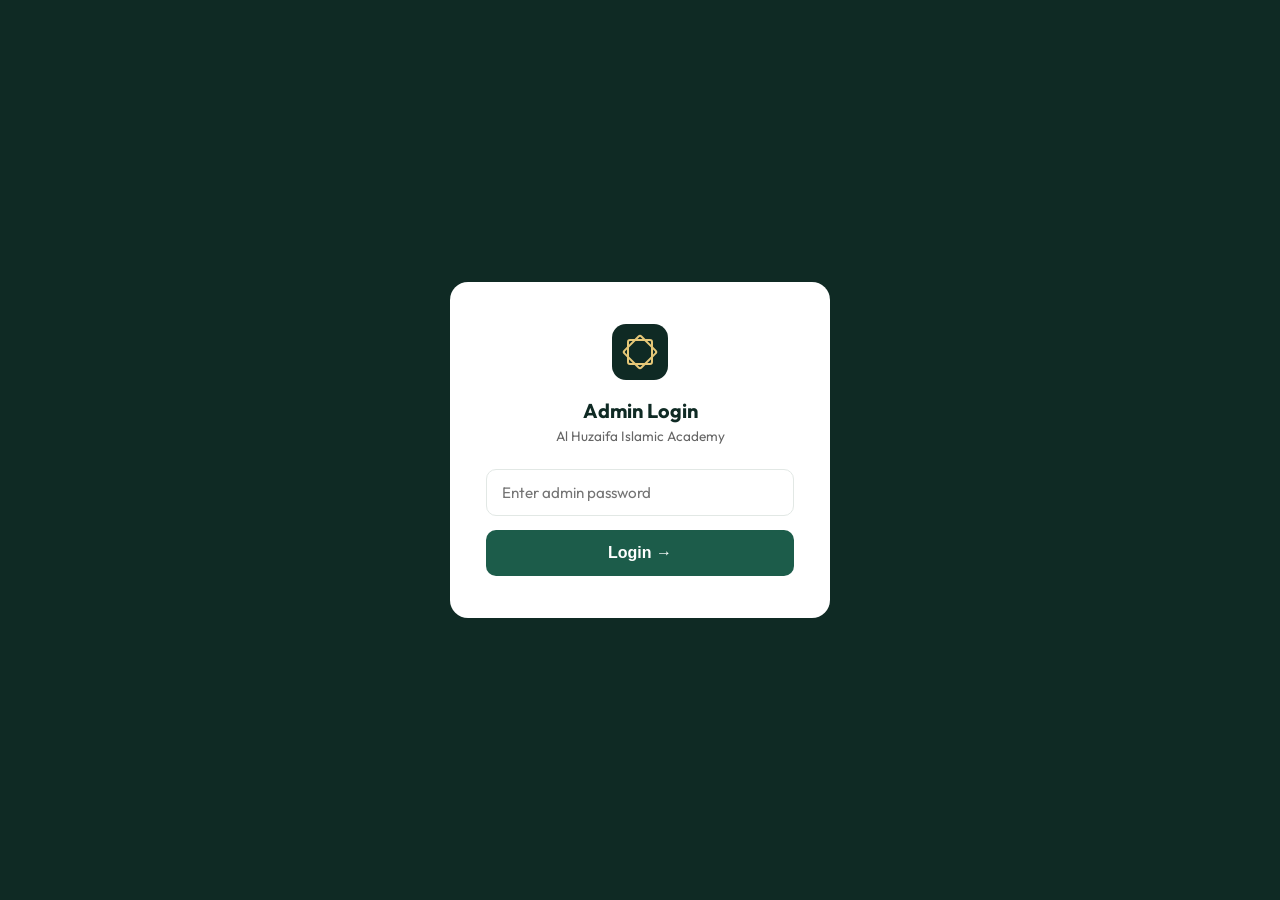
==== admin.html @ 1d34ea8a "Add files via upload" ====
<!DOCTYPE html>
<html lang="en">
<head>
<meta charset="UTF-8">
<meta name="viewport" content="width=device-width,initial-scale=1.0">
<title>Admin Panel — Al Huzaifa Academy</title>
<link href="https://fonts.googleapis.com/css2?family=Outfit:wght@300;400;500;600;700&display=swap" rel="stylesheet">
<style>
:root{
  --ink:#0F2A24; --em:#1C5C4A; --em2:#2F7C64;
  --gold:#C8932B; --gold2:#E6C878;
  --bg:#F4F6F8; --card:#fff; --line:#E2E8E5;
  --danger:#C0392B; --success:#27AE60; --warn:#E67E22;
  --body:'Outfit',sans-serif;
}
*{box-sizing:border-box;margin:0;padding:0;}
body{font-family:var(--body);background:var(--bg);color:var(--ink);min-height:100vh;}
a{color:inherit;text-decoration:none;}

/* ---- LOGIN ---- */
.login-wrap{
  min-height:100vh;display:flex;align-items:center;justify-content:center;
  background:var(--ink);
}
.login-box{
  background:#fff;border-radius:18px;padding:42px 36px;width:100%;max-width:380px;
  text-align:center;
}
.login-logo{
  width:56px;height:56px;background:var(--ink);border-radius:14px;
  display:flex;align-items:center;justify-content:center;margin:0 auto 18px;
}
.login-logo span{
  width:26px;height:26px;position:relative;display:inline-block;
}
.login-logo span::before,.login-logo span::after{
  content:"";position:absolute;inset:0;border:2px solid var(--gold2);border-radius:3px;
}
.login-logo span::after{transform:rotate(45deg);}
.login-box h2{font-size:1.25rem;margin-bottom:4px;}
.login-box p{font-size:.85rem;color:#666;margin-bottom:24px;}
.login-box input{
  width:100%;padding:13px 15px;border:1.5px solid var(--line);border-radius:10px;
  font-family:var(--body);font-size:.95rem;margin-bottom:14px;
}
.login-box input:focus{border-color:var(--em);outline:none;}
.login-box button{
  width:100%;background:var(--em);color:#fff;border:none;
  padding:14px;border-radius:10px;font-size:1rem;font-weight:600;
  cursor:pointer;transition:background .2s;
}
.login-box button:hover{background:var(--em2);}
.login-error{color:var(--danger);font-size:.82rem;margin-top:8px;display:none;}

/* ---- LAYOUT ---- */
.admin-wrap{display:none;min-height:100vh;flex-direction:column;}
.top-bar{
  background:var(--ink);color:#fff;
  display:flex;align-items:center;justify-content:space-between;
  padding:0 28px;height:60px;position:sticky;top:0;z-index:10;
}
.top-bar-left{display:flex;align-items:center;gap:14px;}
.top-logo{
  width:36px;height:36px;background:rgba(255,255,255,.1);
  border-radius:9px;display:flex;align-items:center;justify-content:center;
}
.top-logo span{width:16px;height:16px;position:relative;display:inline-block;}
.top-logo span::before,.top-logo span::after{
  content:"";position:absolute;inset:0;border:1.5px solid var(--gold2);border-radius:2px;
}
.top-logo span::after{transform:rotate(45deg);}
.top-title{font-weight:700;font-size:1rem;}
.top-sub{font-size:.72rem;color:rgba(255,255,255,.55);}
.btn-logout{
  background:rgba(255,255,255,.1);color:#fff;border:none;
  padding:8px 16px;border-radius:8px;cursor:pointer;font-size:.82rem;
}
.btn-logout:hover{background:rgba(255,255,255,.18);}

.main{display:flex;flex:1;}
.sidebar{
  width:220px;background:var(--card);border-right:1px solid var(--line);
  padding:20px 0;flex-shrink:0;
}
.nav-item{
  display:flex;align-items:center;gap:10px;
  padding:11px 22px;font-size:.9rem;font-weight:500;color:#555;
  cursor:pointer;border-left:3px solid transparent;
  transition:all .15s;
}
.nav-item:hover{background:#f0f4f2;color:var(--em);}
.nav-item.active{background:#EBF5F1;color:var(--em);border-left-color:var(--em);font-weight:600;}
.nav-icon{font-size:1rem;width:20px;text-align:center;}

.content{flex:1;padding:28px;overflow-y:auto;}

/* ---- STATS ---- */
.stats-row{display:grid;grid-template-columns:repeat(4,1fr);gap:16px;margin-bottom:28px;}
.stat-card{
  background:var(--card);border:1px solid var(--line);border-radius:14px;
  padding:20px 18px;
}
.stat-card .num{font-size:1.8rem;font-weight:700;color:var(--ink);}
.stat-card .lbl{font-size:.78rem;color:#777;margin-top:4px;}
.stat-card.gold .num{color:var(--gold);}
.stat-card.green .num{color:var(--success);}

/* ---- TABLES ---- */
.section-card{
  background:var(--card);border:1px solid var(--line);border-radius:14px;
  padding:22px 20px;margin-bottom:22px;
}
.section-card h3{font-size:1rem;margin-bottom:16px;padding-bottom:10px;border-bottom:1px solid var(--line);}
.table-wrap{overflow-x:auto;}
table.data{width:100%;border-collapse:collapse;font-size:.85rem;}
table.data th{text-align:left;padding:9px 12px;font-size:.72rem;text-transform:uppercase;letter-spacing:.05em;color:#888;background:#f9fafb;border-bottom:1px solid var(--line);}
table.data td{padding:11px 12px;border-bottom:1px solid var(--line);vertical-align:middle;}
table.data tr:last-child td{border-bottom:none;}
table.data tr:hover td{background:#f5f9f7;}

.badge{
  display:inline-block;padding:3px 10px;border-radius:999px;font-size:.72rem;font-weight:600;
}
.badge.pending{background:#FEF3C7;color:#92400E;}
.badge.confirmed{background:#D1FAE5;color:#065F46;}
.badge.paid{background:#DBEAFE;color:#1E40AF;}

/* ---- NOTICE BOARD ---- */
.notice-form{display:flex;flex-direction:column;gap:12px;}
.notice-form input,.notice-form textarea,.notice-form select{
  padding:11px 13px;border:1.5px solid var(--line);border-radius:9px;
  font-family:var(--body);font-size:.92rem;
}
.notice-form input:focus,.notice-form textarea:focus,.notice-form select:focus{
  border-color:var(--em);outline:none;
}
.btn-add{
  background:var(--em);color:#fff;border:none;
  padding:12px 22px;border-radius:9px;cursor:pointer;font-size:.9rem;font-weight:600;
  align-self:flex-start;
}
.btn-add:hover{background:var(--em2);}
.notices-list{display:flex;flex-direction:column;gap:12px;margin-top:4px;}
.notice-item{
  background:#f9fafb;border:1px solid var(--line);border-radius:10px;padding:14px 16px;
  display:flex;justify-content:space-between;align-items:flex-start;gap:12px;
}
.notice-item .n-title{font-weight:600;font-size:.9rem;}
.notice-item .n-body{font-size:.82rem;color:#555;margin-top:4px;}
.notice-item .n-date{font-size:.72rem;color:#aaa;white-space:nowrap;}
.btn-del{background:none;border:none;cursor:pointer;color:var(--danger);font-size:1rem;padding:2px 6px;}

/* ---- SETTINGS ---- */
.settings-grid{display:flex;flex-direction:column;gap:18px;}
.setting-row{display:flex;align-items:center;justify-content:space-between;padding:16px 0;border-bottom:1px solid var(--line);}
.setting-row:last-child{border-bottom:none;}
.setting-label{font-weight:600;font-size:.92rem;}
.setting-sub{font-size:.78rem;color:#888;margin-top:3px;}
.setting-row input[type="text"]{
  border:1.5px solid var(--line);border-radius:8px;padding:9px 12px;
  font-family:var(--body);font-size:.9rem;width:240px;
}
.setting-row input:focus{border-color:var(--em);outline:none;}
.btn-save{background:var(--gold);color:var(--ink);border:none;padding:11px 22px;border-radius:9px;cursor:pointer;font-weight:600;font-size:.88rem;}
.btn-save:hover{background:var(--gold2);}
.btn-danger{background:var(--danger);color:#fff;border:none;padding:9px 18px;border-radius:9px;cursor:pointer;font-weight:600;font-size:.85rem;}

/* ---- TABS hidden ---- */
.tab-content{display:none;}
.tab-content.active{display:block;}

@media(max-width:700px){
  .sidebar{display:none;}
  .stats-row{grid-template-columns:repeat(2,1fr);}
}
</style>
</head>
<body>

<!-- ===== LOGIN ===== -->
<div class="login-wrap" id="loginWrap">
  <div class="login-box">
    <div class="login-logo"><span></span></div>
    <h2>Admin Login</h2>
    <p>Al Huzaifa Islamic Academy</p>
    <input type="password" id="pwInput" placeholder="Enter admin password" autocomplete="current-password">
    <button onclick="doLogin()">Login &rarr;</button>
    <p class="login-error" id="loginErr">&#x26A0; Incorrect password. Try again.</p>
  </div>
</div>

<!-- ===== ADMIN PANEL ===== -->
<div class="admin-wrap" id="adminWrap">

  <!-- Top bar -->
  <div class="top-bar">
    <div class="top-bar-left">
      <div class="top-logo"><span></span></div>
      <div>
        <div class="top-title">Al Huzaifa Academy</div>
        <div class="top-sub">Admin Panel</div>
      </div>
    </div>
    <button class="btn-logout" onclick="doLogout()">Logout</button>
  </div>

  <div class="main">
    <!-- Sidebar -->
    <div class="sidebar">
      <div class="nav-item active" onclick="showTab('dashboard',this)"><span class="nav-icon">&#x1F4CA;</span> Dashboard</div>
      <div class="nav-item" onclick="showTab('enrollments',this)"><span class="nav-icon">&#x1F393;</span> Enrollments</div>
      <div class="nav-item" onclick="showTab('noticeboard',this)"><span class="nav-icon">&#x1F4CB;</span> Notice Board</div>
      <div class="nav-item" onclick="showTab('settings',this)"><span class="nav-icon">&#x2699;&#xFE0F;</span> Settings</div>
    </div>

    <!-- Content -->
    <div class="content">

      <!-- DASHBOARD -->
      <div class="tab-content active" id="tab-dashboard">
        <h2 style="margin-bottom:20px">Dashboard</h2>
        <div class="stats-row">
          <div class="stat-card"><div class="num" id="statTotal">0</div><div class="lbl">Total Enrollments</div></div>
          <div class="stat-card gold"><div class="num" id="statPending">0</div><div class="lbl">Pending</div></div>
          <div class="stat-card green"><div class="num" id="statConfirmed">0</div><div class="lbl">Confirmed</div></div>
          <div class="stat-card"><div class="num" id="statPaid">0</div><div class="lbl">Paid</div></div>
        </div>

        <div class="section-card">
          <h3>Recent Enrollments</h3>
          <div class="table-wrap">
            <table class="data" id="recentTable">
              <thead><tr><th>Date</th><th>Student</th><th>Course</th><th>WhatsApp</th><th>Status</th><th>Action</th></tr></thead>
              <tbody id="recentBody"></tbody>
            </table>
          </div>
        </div>

        <div class="section-card">
          <h3>&#x26A0; Important: Connect Formspree</h3>
          <p style="font-size:.88rem;color:#555;line-height:1.6">
            Enrollment data above is saved <strong>locally in this browser</strong> when a student submits the form on your website.
            To receive email notifications and see submissions on any device, you must:
            <br><br>
            1. Go to <a href="https://formspree.io" target="_blank" style="color:var(--em);font-weight:600">formspree.io</a> &rarr; Sign Up &rarr; Create a form.<br>
            2. Copy your Formspree form URL (looks like <code>https://formspree.io/f/xyzabc12</code>).<br>
            3. Open <strong>index.html</strong> in GitHub, find <code>REPLACE_WITH_YOUR_FORMSPREE_ID</code> and paste your URL.<br>
            4. In Formspree settings, add your email <strong>muhammadhuzaifa12e4@gmail.com</strong> &mdash; you will now get an email for every enrollment instantly.
          </p>
        </div>
      </div>

      <!-- ENROLLMENTS -->
      <div class="tab-content" id="tab-enrollments">
        <h2 style="margin-bottom:20px">All Enrollments</h2>
        <div class="section-card">
          <div class="table-wrap">
            <table class="data" id="allTable">
              <thead><tr><th>Date</th><th>Student</th><th>Age</th><th>Course</th><th>Country</th><th>Parent</th><th>WhatsApp</th><th>Email</th><th>Status</th><th>&#x270F;</th></tr></thead>
              <tbody id="allBody"></tbody>
            </table>
          </div>
        </div>
      </div>

      <!-- NOTICE BOARD -->
      <div class="tab-content" id="tab-noticeboard">
        <h2 style="margin-bottom:20px">Notice Board</h2>
        <div class="section-card">
          <h3>Add New Notice</h3>
          <div class="notice-form">
            <input type="text" id="nTitle" placeholder="Notice title (e.g. Eid Holiday Schedule)">
            <textarea id="nBody" rows="3" placeholder="Notice details…"></textarea>
            <button class="btn-add" onclick="addNotice()">+ Add Notice</button>
          </div>
        </div>
        <div class="section-card">
          <h3>Published Notices</h3>
          <div class="notices-list" id="noticeList"></div>
        </div>
      </div>

      <!-- SETTINGS -->
      <div class="tab-content" id="tab-settings">
        <h2 style="margin-bottom:20px">Settings</h2>
        <div class="section-card">
          <h3>Contact & Academy Info</h3>
          <div class="settings-grid">
            <div class="setting-row">
              <div><div class="setting-label">WhatsApp Number</div><div class="setting-sub">Shown on website and enrollment form</div></div>
              <input type="text" id="setWA" value="+92 305 2972902">
            </div>
            <div class="setting-row">
              <div><div class="setting-label">Email Address</div><div class="setting-sub">For contact and Formspree notifications</div></div>
              <input type="text" id="setEmail" value="muhammadhuzaifa12e4@gmail.com">
            </div>
            <div class="setting-row">
              <div><div class="setting-label">Bank Account (Meezan)</div><div class="setting-sub">Shown to students after enrollment</div></div>
              <input type="text" id="setBank" value="08020114146360">
            </div>
          </div>
          <button class="btn-save" style="margin-top:18px" onclick="saveSettings()">Save Settings</button>
        </div>

        <div class="section-card">
          <h3>Change Admin Password</h3>
          <div class="settings-grid">
            <div class="setting-row">
              <div><div class="setting-label">New Password</div><div class="setting-sub">Replace the default password</div></div>
              <input type="text" id="newPw" placeholder="Enter new password">
            </div>
          </div>
          <button class="btn-save" style="margin-top:18px" onclick="changePassword()">Update Password</button>
        </div>

        <div class="section-card">
          <h3 style="color:var(--danger)">Danger Zone</h3>
          <div class="setting-row">
            <div><div class="setting-label">Clear all enrollment data</div><div class="setting-sub">This removes locally saved enrollments. Cannot be undone.</div></div>
            <button class="btn-danger" onclick="clearData()">Clear Data</button>
          </div>
        </div>
      </div>

    </div><!-- /content -->
  </div><!-- /main -->
</div><!-- /admin-wrap -->

<script>
// ========== CONFIG ==========
const DEFAULT_PASSWORD = 'alhuzaifa2026'; // آپ یہ بعد میں بدل سکتے ہیں

// ========== LOGIN ==========
function doLogin(){
  const pw = document.getElementById('pwInput').value;
  const savedPw = localStorage.getItem('ah_admin_pw') || DEFAULT_PASSWORD;
  if(pw === savedPw){
    localStorage.setItem('ah_admin_session','1');
    showAdmin();
  } else {
    document.getElementById('loginErr').style.display='block';
  }
}
document.getElementById('pwInput').addEventListener('keyup', e => { if(e.key==='Enter') doLogin(); });

function doLogout(){
  localStorage.removeItem('ah_admin_session');
  location.reload();
}

function showAdmin(){
  document.getElementById('loginWrap').style.display='none';
  const aw = document.getElementById('adminWrap');
  aw.style.display='flex';
  loadDashboard();
  loadAllEnrollments();
  loadNotices();
}

// Auto-login if session exists
if(localStorage.getItem('ah_admin_session')==='1') showAdmin();

// ========== TABS ==========
function showTab(name, el){
  document.querySelectorAll('.tab-content').forEach(t=>t.classList.remove('active'));
  document.querySelectorAll('.nav-item').forEach(n=>n.classList.remove('active'));
  document.getElementById('tab-'+name).classList.add('active');
  el.classList.add('active');
}

// ========== ENROLLMENTS ==========
function getEnrollments(){
  return JSON.parse(localStorage.getItem('ah_enrollments')||'[]');
}
function saveEnrollments(arr){
  localStorage.setItem('ah_enrollments', JSON.stringify(arr));
}

function badgeHtml(status){
  const cls = status==='Confirmed'?'confirmed':status==='Paid'?'paid':'pending';
  return `<span class="badge ${cls}">${status}</span>`;
}

function loadDashboard(){
  const data = getEnrollments();
  document.getElementById('statTotal').textContent = data.length;
  document.getElementById('statPending').textContent = data.filter(d=>d.status==='Pending').length;
  document.getElementById('statConfirmed').textContent = data.filter(d=>d.status==='Confirmed').length;
  document.getElementById('statPaid').textContent = data.filter(d=>d.status==='Paid').length;

  const tb = document.getElementById('recentBody');
  const recent = data.slice(0,8);
  tb.innerHTML = recent.length ? recent.map(r=>`
    <tr>
      <td>${r.date}</td>
      <td><strong>${r.studentName}</strong></td>
      <td>${r.course}</td>
      <td><a href="https://wa.me/${r.whatsapp.replace(/\D/g,'')}" target="_blank" style="color:var(--em)">${r.whatsapp}</a></td>
      <td>${badgeHtml(r.status)}</td>
      <td><button style="background:var(--em);color:#fff;border:none;padding:5px 12px;border-radius:7px;cursor:pointer;font-size:.78rem" onclick="changeStatus(${r.id})">Update</button></td>
    </tr>`).join('') : '<tr><td colspan="6" style="text-align:center;color:#aaa;padding:22px">No enrollments yet.</td></tr>';
}

function loadAllEnrollments(){
  const data = getEnrollments();
  const tb = document.getElementById('allBody');
  tb.innerHTML = data.length ? data.map(r=>`
    <tr>
      <td>${r.date}</td>
      <td><strong>${r.studentName}</strong></td>
      <td>${r.studentAge}</td>
      <td>${r.course}</td>
      <td>${r.country}</td>
      <td>${r.parentName}</td>
      <td><a href="https://wa.me/${r.whatsapp.replace(/\D/g,'')}" target="_blank" style="color:var(--em)">${r.whatsapp}</a></td>
      <td>${r.email}</td>
      <td>${badgeHtml(r.status)}</td>
      <td><select onchange="updateStatus(${r.id},this.value)" style="border:1px solid #ddd;padding:4px 6px;border-radius:6px;font-size:.78rem">
        <option value="Pending" ${r.status==='Pending'?'selected':''}>Pending</option>
        <option value="Confirmed" ${r.status==='Confirmed'?'selected':''}>Confirmed</option>
        <option value="Paid" ${r.status==='Paid'?'selected':''}>Paid</option>
      </select></td>
    </tr>`).join('') : '<tr><td colspan="10" style="text-align:center;color:#aaa;padding:22px">No enrollments yet.</td></tr>';
}

function updateStatus(id, status){
  const arr = getEnrollments();
  const i = arr.findIndex(e=>e.id===id);
  if(i>-1){ arr[i].status = status; saveEnrollments(arr); loadDashboard(); }
}

function changeStatus(id){
  const arr = getEnrollments();
  const i = arr.findIndex(e=>e.id===id);
  if(i>-1){
    const next = {Pending:'Confirmed',Confirmed:'Paid',Paid:'Pending'};
    arr[i].status = next[arr[i].status];
    saveEnrollments(arr);
    loadDashboard();
    loadAllEnrollments();
  }
}

// ========== NOTICES ==========
function getNotices(){ return JSON.parse(localStorage.getItem('ah_notices')||'[]'); }
function saveNotices(arr){ localStorage.setItem('ah_notices', JSON.stringify(arr)); }

function addNotice(){
  const title = document.getElementById('nTitle').value.trim();
  const body  = document.getElementById('nBody').value.trim();
  if(!title) return alert('Please enter a title.');
  const notices = getNotices();
  notices.unshift({ id:Date.now(), title, body, date: new Date().toLocaleDateString('en-PK') });
  saveNotices(notices);
  document.getElementById('nTitle').value='';
  document.getElementById('nBody').value='';
  loadNotices();
}

function deleteNotice(id){
  if(!confirm('Delete this notice?')) return;
  saveNotices(getNotices().filter(n=>n.id!==id));
  loadNotices();
}

function loadNotices(){
  const nl = document.getElementById('noticeList');
  const notices = getNotices();
  nl.innerHTML = notices.length ? notices.map(n=>`
    <div class="notice-item">
      <div>
        <div class="n-title">${n.title}</div>
        <div class="n-body">${n.body}</div>
      </div>
      <div style="display:flex;flex-direction:column;align-items:flex-end;gap:6px">
        <span class="n-date">${n.date}</span>
        <button class="btn-del" onclick="deleteNotice(${n.id})" title="Delete">&#x1F5D1;</button>
      </div>
    </div>`).join('') : '<p style="color:#aaa;font-size:.88rem">No notices yet.</p>';
}

// ========== SETTINGS ==========
function saveSettings(){
  localStorage.setItem('ah_wa', document.getElementById('setWA').value);
  localStorage.setItem('ah_email', document.getElementById('setEmail').value);
  localStorage.setItem('ah_bank', document.getElementById('setBank').value);
  alert('Settings saved successfully.');
}

function changePassword(){
  const pw = document.getElementById('newPw').value.trim();
  if(!pw) return alert('Please enter a new password.');
  localStorage.setItem('ah_admin_pw', pw);
  alert('Password updated. Next login will require the new password.');
  document.getElementById('newPw').value='';
}

function clearData(){
  if(!confirm('Are you sure? All locally saved enrollment data will be deleted.')) return;
  localStorage.removeItem('ah_enrollments');
  loadDashboard(); loadAllEnrollments();
  alert('Enrollment data cleared.');
}
</script>
</body>
</html>
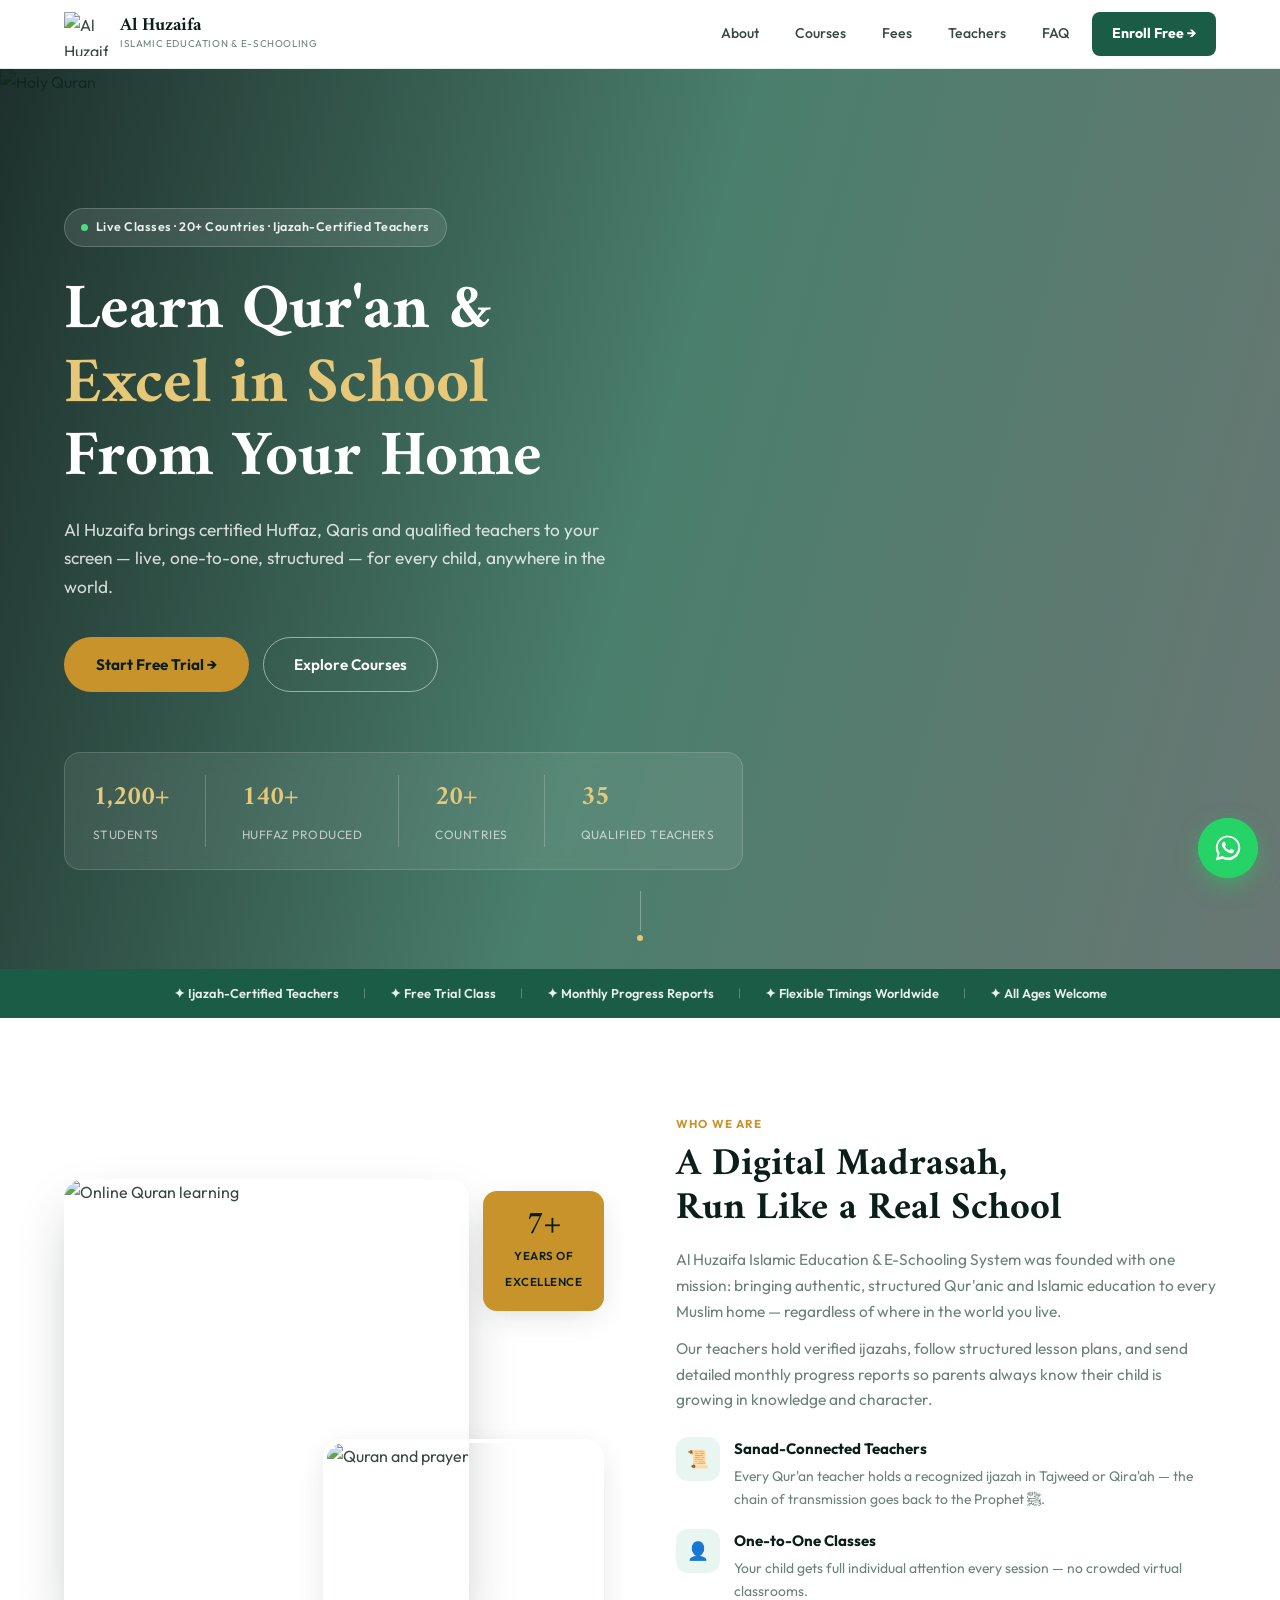
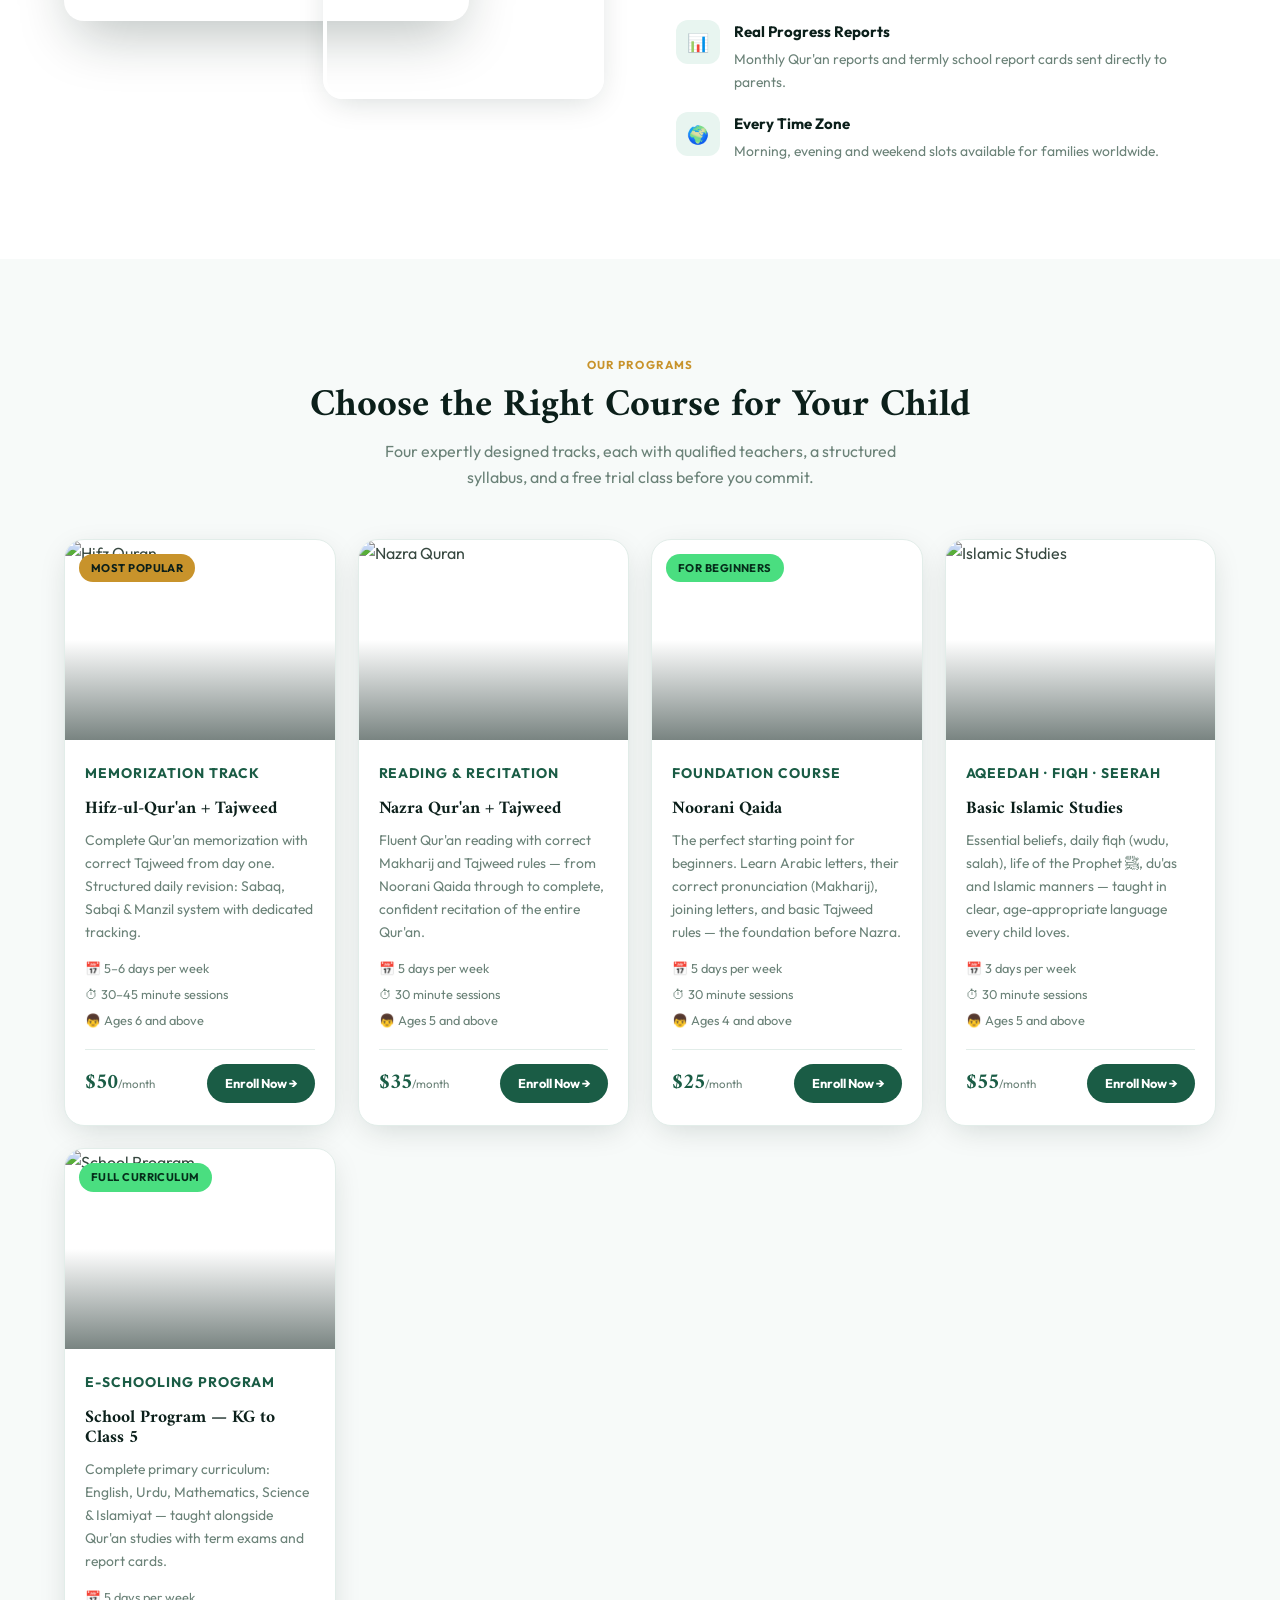
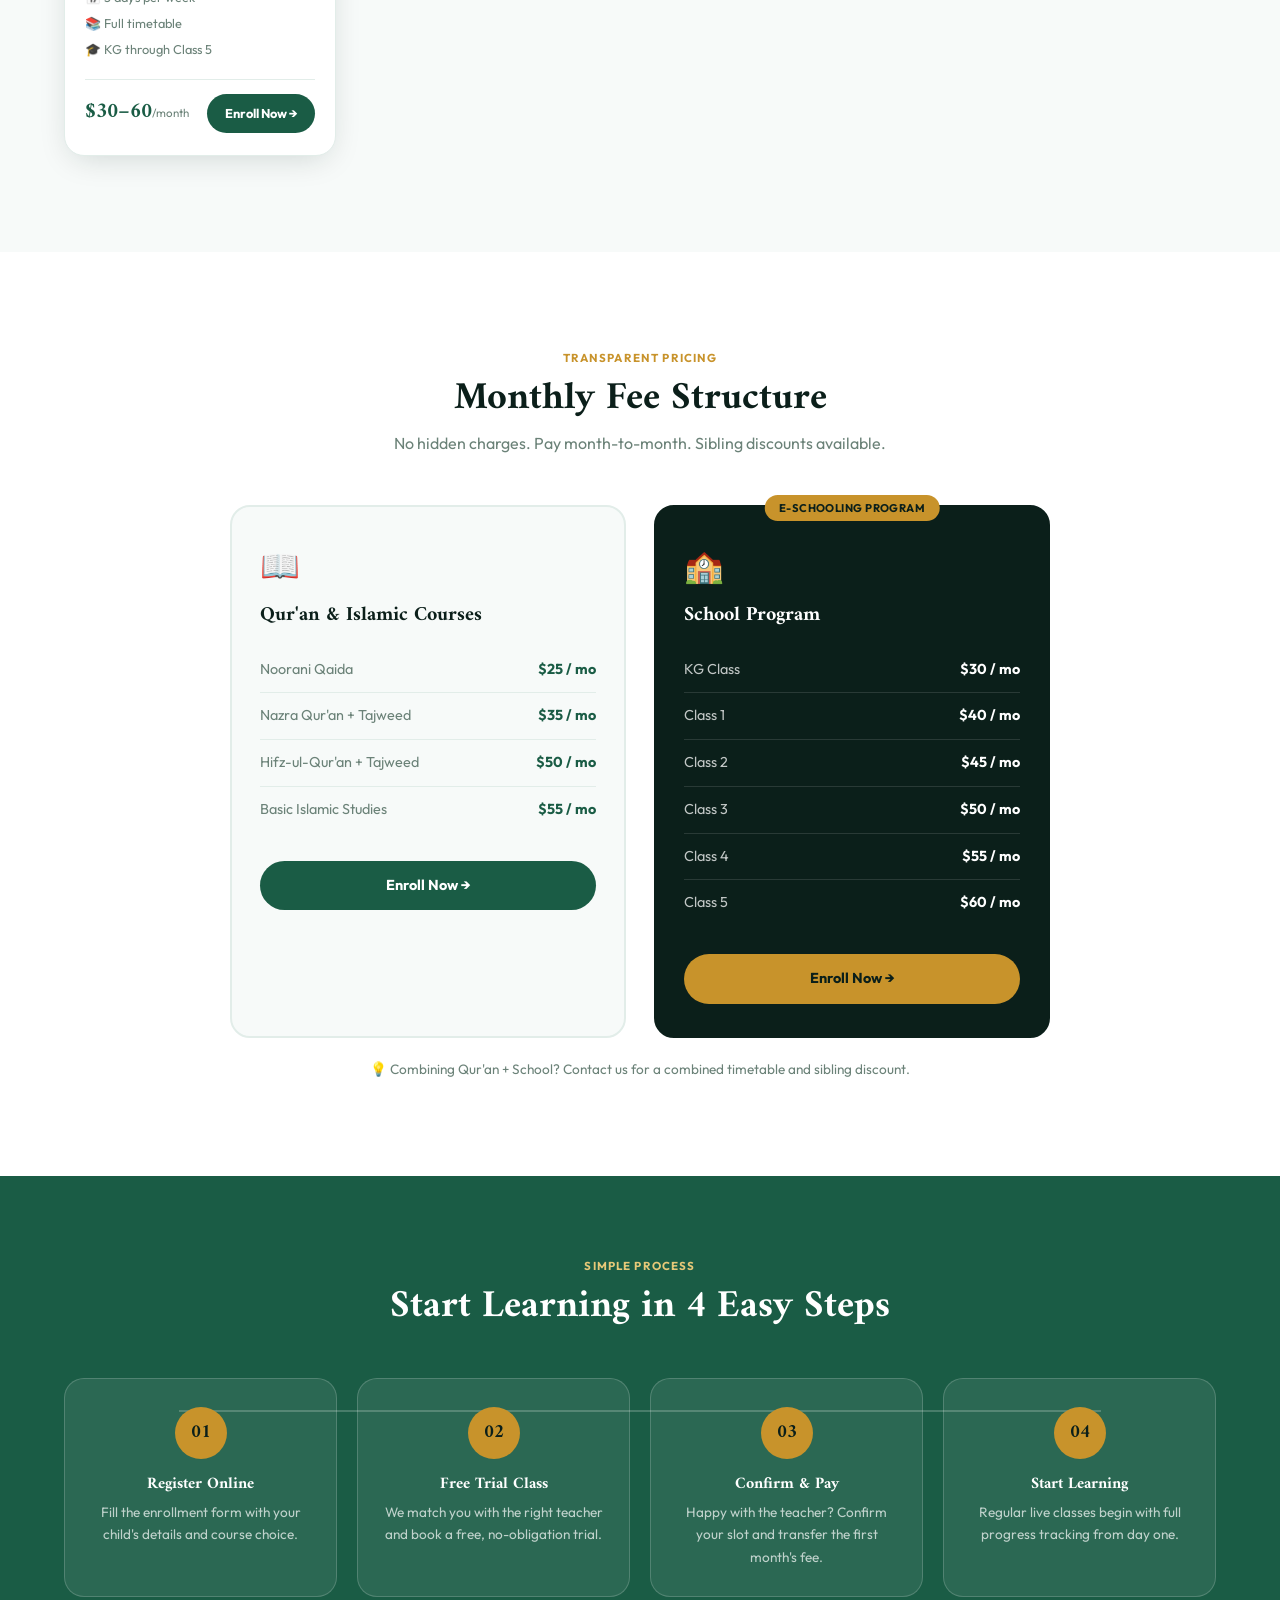
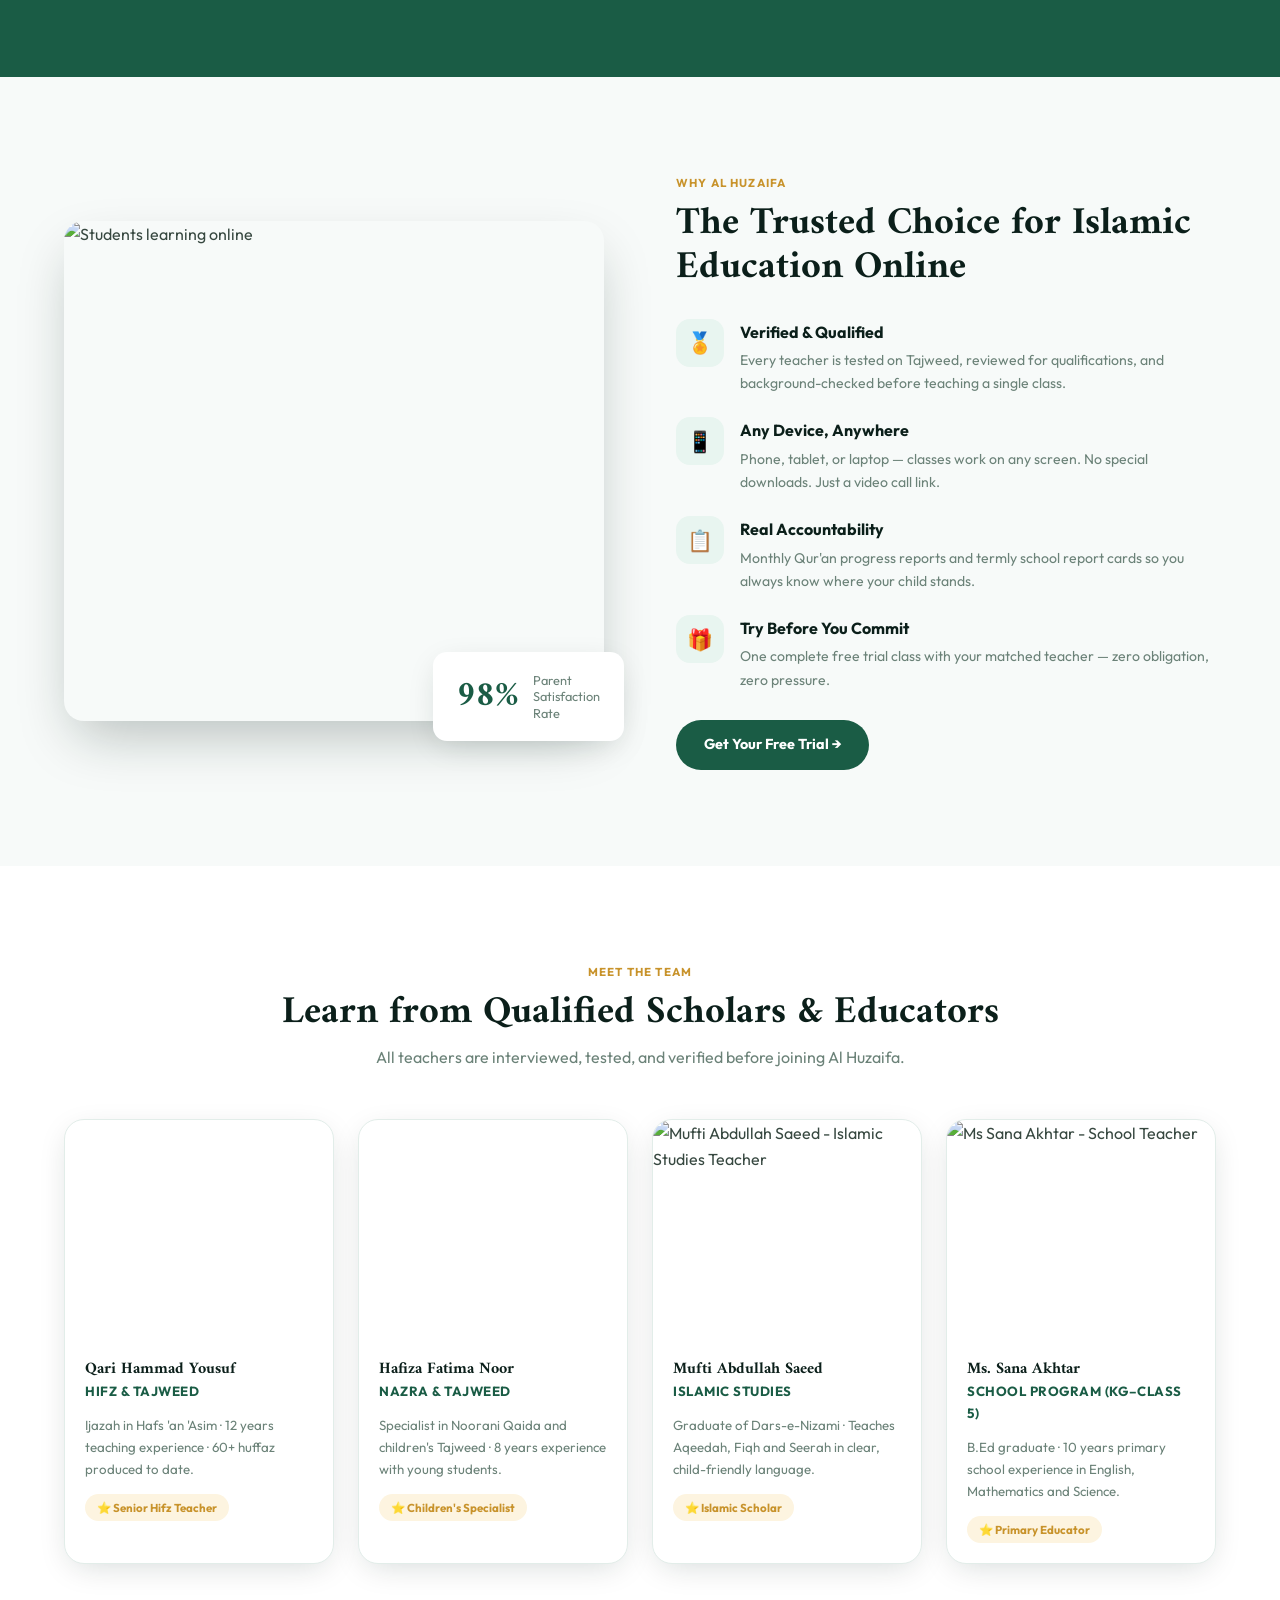
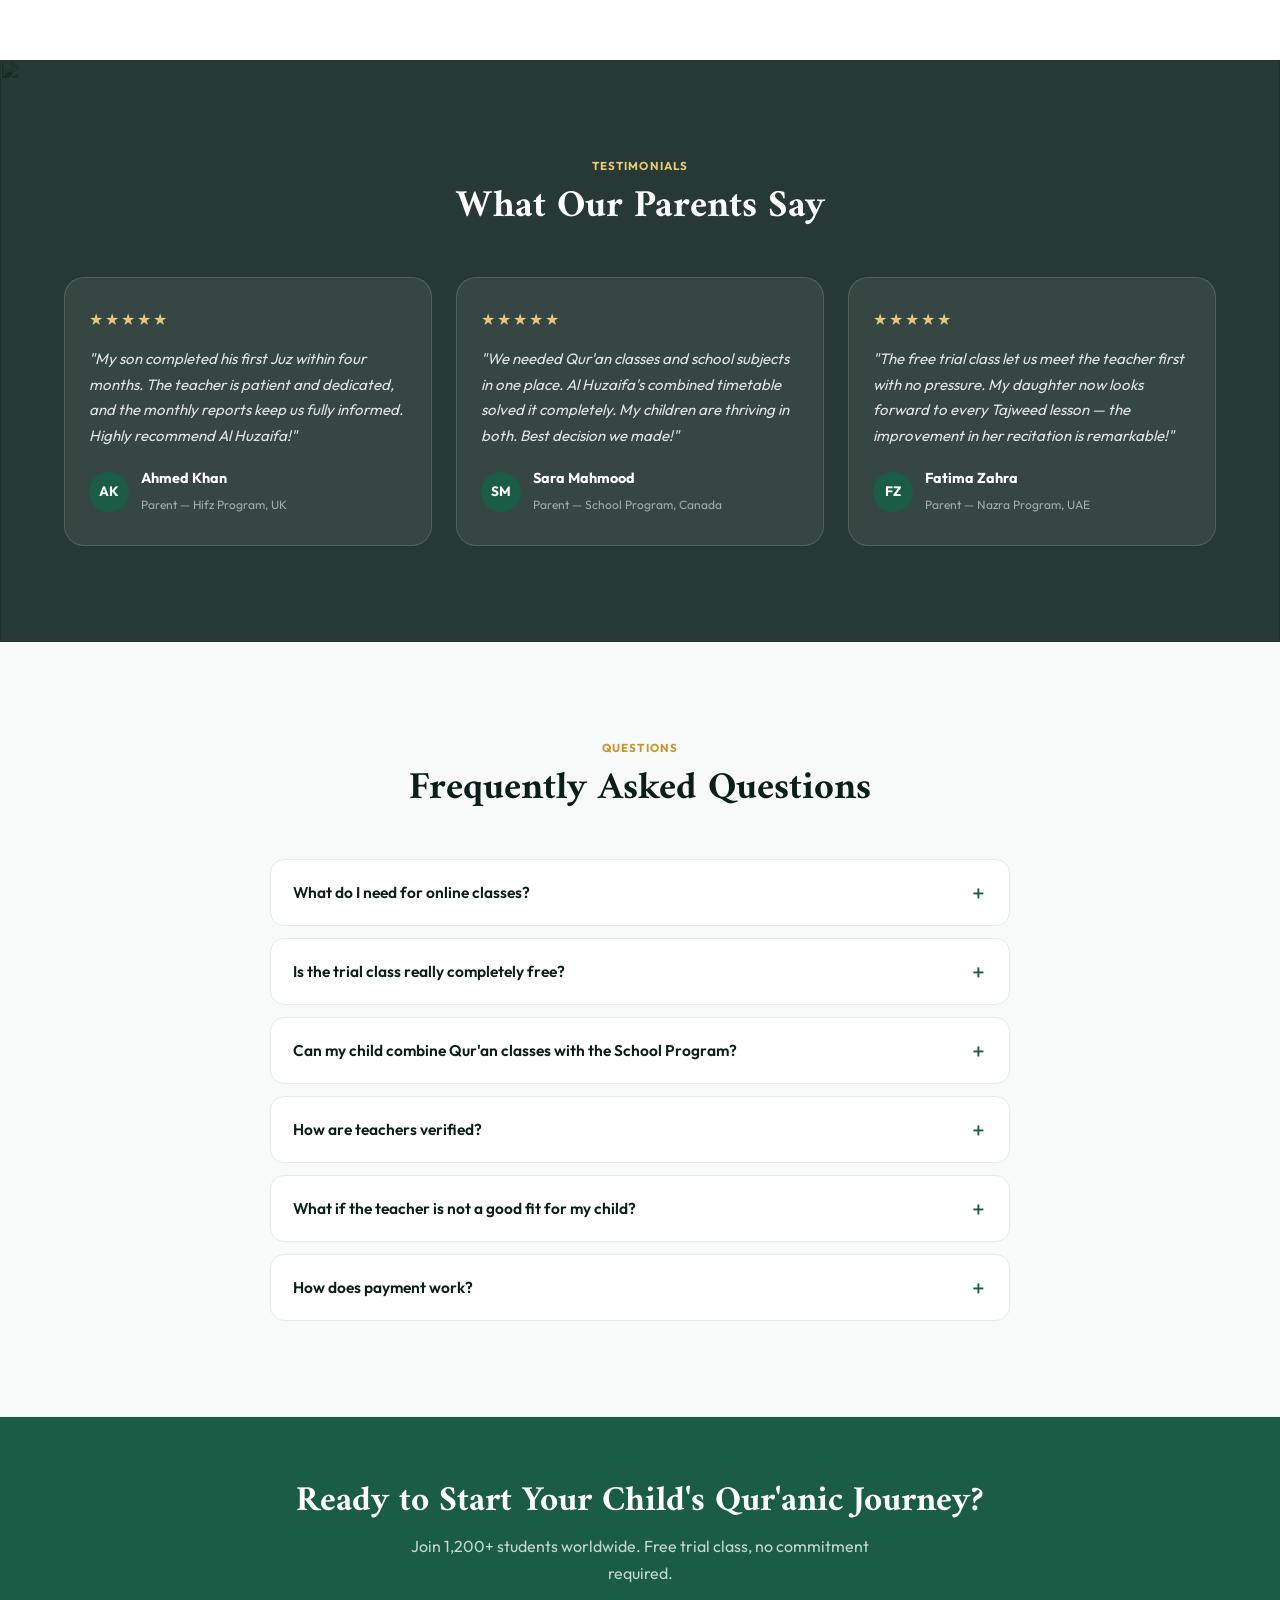
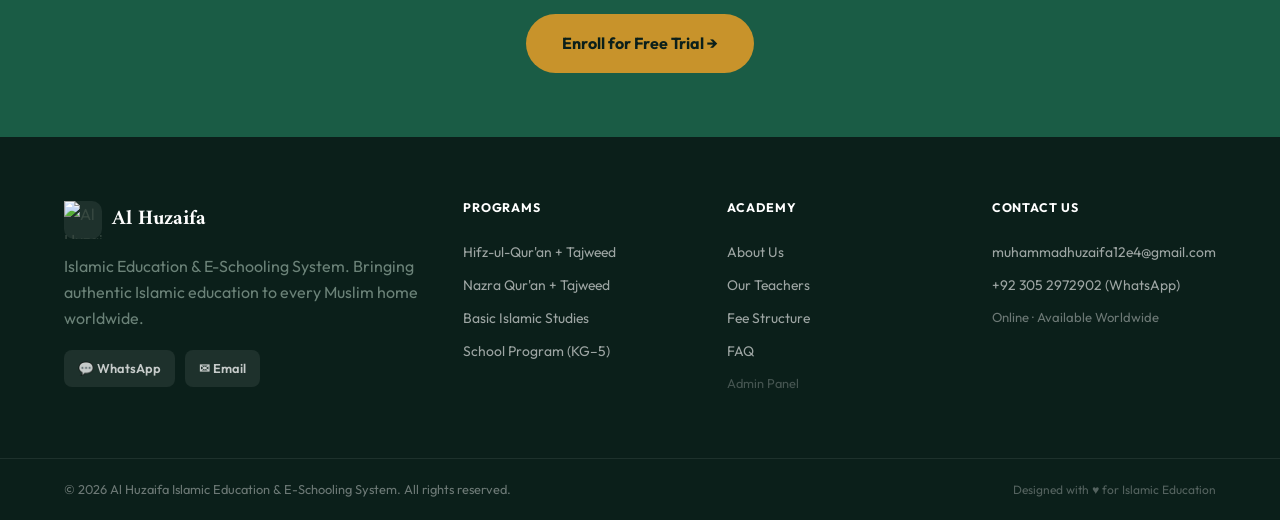
==== commit a05c1f15: "Update admin.html" ====
--- a/admin.html
+++ b/admin.html
@@ -2,505 +2,517 @@
 <html lang="en">
 <head>
 <meta charset="UTF-8">
-<meta name="viewport" content="width=device-width,initial-scale=1.0">
-<title>Admin Panel — Al Huzaifa Academy</title>
-<link href="https://fonts.googleapis.com/css2?family=Outfit:wght@300;400;500;600;700&display=swap" rel="stylesheet">
-<style>
-:root{
-  --ink:#0F2A24; --em:#1C5C4A; --em2:#2F7C64;
-  --gold:#C8932B; --gold2:#E6C878;
-  --bg:#F4F6F8; --card:#fff; --line:#E2E8E5;
-  --danger:#C0392B; --success:#27AE60; --warn:#E67E22;
-  --body:'Outfit',sans-serif;
+<meta name="viewport" content="width=device-width, initial-scale=1.0">
+<meta name="google-site-verification" content="TpOLadkIDv7s4akuTQQOS6-fx9ERMRCfup2C06uqd_U" />
+
+<!-- PRIMARY SEO -->
+<title>Al Huzaifa Islamic Academy | Online Quran, Hifz, Tajweed & School Classes</title>
+<meta name="description" content="Al Huzaifa Islamic Education & E-Schooling System — Online Hifz, Nazra Quran, Tajweed, Basic Islamic Studies & Class KG-5 schooling. Live one-to-one classes with certified ijazah teachers. Book your FREE trial class today!">
+<meta name="keywords" content="online quran academy, online quran classes, hifz online, quran memorization online, nazra quran online, tajweed classes online, basic islamic studies, online madrasa, online madrasah, quran for kids, quran teacher online, learn quran online, Al Huzaifa academy, online islamic school, e-schooling, online quran academy for kids, quran classes for beginners, female quran teacher, quran academy Pakistan, online quran tutor, quran with tajweed">
+<meta name="author" content="Al Huzaifa Islamic Education & E-Schooling System">
+<meta name="robots" content="index, follow, max-image-preview:large">
+<meta name="language" content="English">
+<meta name="revisit-after" content="7 days">
+<meta name="rating" content="general">
+<link rel="canonical" href="https://huzaifakhan-99.github.io/Al-Huzaifa-Islamic-Education-E-Schooling-System/">
+
+<!-- GEO -->
+<meta name="geo.region" content="PK">
+<meta name="geo.placename" content="Pakistan">
+
+<!-- OPEN GRAPH (Facebook / WhatsApp link preview) -->
+<meta property="og:type" content="website">
+<meta property="og:url" content="https://huzaifakhan-99.github.io/Al-Huzaifa-Islamic-Education-E-Schooling-System/">
+<meta property="og:title" content="Al Huzaifa Islamic Academy | Online Quran, Hifz & School Classes">
+<meta property="og:description" content="Online Hifz, Nazra, Tajweed, Islamic Studies & Class KG-5 Schooling. Live classes with certified teachers. Book your FREE trial class today!">
+<meta property="og:image" content="https://images.unsplash.com/photo-1585036156171-384164a8c675?w=1200&q=85&fit=crop">
+<meta property="og:site_name" content="Al Huzaifa Islamic Academy">
+<meta property="og:locale" content="en_US">
+
+<!-- TWITTER -->
+<meta name="twitter:card" content="summary_large_image">
+<meta name="twitter:title" content="Al Huzaifa Islamic Academy | Online Quran & School Classes">
+<meta name="twitter:description" content="Online Hifz, Nazra, Tajweed, Islamic Studies & Class KG-5. Free trial class available.">
+<meta name="twitter:image" content="https://images.unsplash.com/photo-1585036156171-384164a8c675?w=1200&q=85&fit=crop">
+
+<!-- SCHEMA: Organization + Courses -->
+<script type="application/ld+json">
+{
+  "@context": "https://schema.org",
+  "@type": "EducationalOrganization",
+  "name": "Al Huzaifa Islamic Education & E-Schooling System",
+  "alternateName": "Al Huzaifa Islamic Academy",
+  "description": "Online Islamic academy offering Hifz, Nazra Quran, Tajweed, Basic Islamic Studies and Class KG-5 e-schooling with certified ijazah teachers. Live one-to-one classes worldwide.",
+  "url": "https://huzaifakhan-99.github.io/Al-Huzaifa-Islamic-Education-E-Schooling-System/",
+  "email": "muhammadhuzaifa12e4@gmail.com",
+  "telephone": "+923052972902",
+  "image": "https://images.unsplash.com/photo-1585036156171-384164a8c675?w=1200&q=85&fit=crop",
+  "sameAs": ["https://wa.me/923052972902"],
+  "address": {"@type":"PostalAddress","addressCountry":"PK"},
+  "hasOfferCatalog": {
+    "@type": "OfferCatalog",
+    "name": "Islamic Courses",
+    "itemListElement": [
+      {"@type":"Offer","itemOffered":{"@type":"Course","name":"Hifz-ul-Quran + Tajweed","description":"Complete Quran memorization with Tajweed"},"price":"50","priceCurrency":"USD"},
+      {"@type":"Offer","itemOffered":{"@type":"Course","name":"Nazra Quran + Tajweed","description":"Fluent Quran reading with Tajweed"},"price":"35","priceCurrency":"USD"},
+      {"@type":"Offer","itemOffered":{"@type":"Course","name":"Noorani Qaida","description":"Arabic letters and pronunciation foundation for beginners"},"price":"25","priceCurrency":"USD"},
+      {"@type":"Offer","itemOffered":{"@type":"Course","name":"Basic Islamic Studies","description":"Aqeedah, Fiqh and Seerah for children"},"price":"55","priceCurrency":"USD"},
+      {"@type":"Offer","itemOffered":{"@type":"Course","name":"School Program KG to Class 5","description":"Full primary curriculum with Islamic studies"},"price":"30","priceCurrency":"USD"}
+    ]
+  }
 }
-*{box-sizing:border-box;margin:0;padding:0;}
-body{font-family:var(--body);background:var(--bg);color:var(--ink);min-height:100vh;}
-a{color:inherit;text-decoration:none;}
-
-/* ---- LOGIN ---- */
-.login-wrap{
-  min-height:100vh;display:flex;align-items:center;justify-content:center;
-  background:var(--ink);
+</script>
+
+<!-- SCHEMA: FAQ (helps rank with rich snippets) -->
+<script type="application/ld+json">
+{
+  "@context": "https://schema.org",
+  "@type": "FAQPage",
+  "mainEntity": [
+    {"@type":"Question","name":"What do I need for online Quran classes?","acceptedAnswer":{"@type":"Answer","text":"A smartphone, tablet or computer with a stable internet connection. Classes are held over a simple video call — no special software required."}},
+    {"@type":"Question","name":"Is the trial class free?","acceptedAnswer":{"@type":"Answer","text":"Yes, 100% free with no obligation. Every new student gets one full trial class with their matched teacher before any payment."}},
+    {"@type":"Question","name":"Can my child combine Quran classes with the School Program?","acceptedAnswer":{"@type":"Answer","text":"Yes. We build a combined timetable so Quran and school classes never clash."}},
+    {"@type":"Question","name":"How are teachers verified?","acceptedAnswer":{"@type":"Answer","text":"Every Quran teacher holds a recognized ijazah and is tested on Tajweed before teaching. School teachers are verified for qualifications and experience."}}
+  ]
 }
-.login-box{
-  background:#fff;border-radius:18px;padding:42px 36px;width:100%;max-width:380px;
-  text-align:center;
-}
-.login-logo{
-  width:56px;height:56px;background:var(--ink);border-radius:14px;
-  display:flex;align-items:center;justify-content:center;margin:0 auto 18px;
-}
-.login-logo span{
-  width:26px;height:26px;position:relative;display:inline-block;
-}
-.login-logo span::before,.login-logo span::after{
-  content:"";position:absolute;inset:0;border:2px solid var(--gold2);border-radius:3px;
-}
-.login-logo span::after{transform:rotate(45deg);}
-.login-box h2{font-size:1.25rem;margin-bottom:4px;}
-.login-box p{font-size:.85rem;color:#666;margin-bottom:24px;}
-.login-box input{
-  width:100%;padding:13px 15px;border:1.5px solid var(--line);border-radius:10px;
-  font-family:var(--body);font-size:.95rem;margin-bottom:14px;
-}
-.login-box input:focus{border-color:var(--em);outline:none;}
-.login-box button{
-  width:100%;background:var(--em);color:#fff;border:none;
-  padding:14px;border-radius:10px;font-size:1rem;font-weight:600;
-  cursor:pointer;transition:background .2s;
-}
-.login-box button:hover{background:var(--em2);}
-.login-error{color:var(--danger);font-size:.82rem;margin-top:8px;display:none;}
-
-/* ---- LAYOUT ---- */
-.admin-wrap{display:none;min-height:100vh;flex-direction:column;}
-.top-bar{
-  background:var(--ink);color:#fff;
-  display:flex;align-items:center;justify-content:space-between;
-  padding:0 28px;height:60px;position:sticky;top:0;z-index:10;
-}
-.top-bar-left{display:flex;align-items:center;gap:14px;}
-.top-logo{
-  width:36px;height:36px;background:rgba(255,255,255,.1);
-  border-radius:9px;display:flex;align-items:center;justify-content:center;
-}
-.top-logo span{width:16px;height:16px;position:relative;display:inline-block;}
-.top-logo span::before,.top-logo span::after{
-  content:"";position:absolute;inset:0;border:1.5px solid var(--gold2);border-radius:2px;
-}
-.top-logo span::after{transform:rotate(45deg);}
-.top-title{font-weight:700;font-size:1rem;}
-.top-sub{font-size:.72rem;color:rgba(255,255,255,.55);}
-.btn-logout{
-  background:rgba(255,255,255,.1);color:#fff;border:none;
-  padding:8px 16px;border-radius:8px;cursor:pointer;font-size:.82rem;
-}
-.btn-logout:hover{background:rgba(255,255,255,.18);}
-
-.main{display:flex;flex:1;}
-.sidebar{
-  width:220px;background:var(--card);border-right:1px solid var(--line);
-  padding:20px 0;flex-shrink:0;
-}
-.nav-item{
-  display:flex;align-items:center;gap:10px;
-  padding:11px 22px;font-size:.9rem;font-weight:500;color:#555;
-  cursor:pointer;border-left:3px solid transparent;
-  transition:all .15s;
-}
-.nav-item:hover{background:#f0f4f2;color:var(--em);}
-.nav-item.active{background:#EBF5F1;color:var(--em);border-left-color:var(--em);font-weight:600;}
-.nav-icon{font-size:1rem;width:20px;text-align:center;}
-
-.content{flex:1;padding:28px;overflow-y:auto;}
-
-/* ---- STATS ---- */
-.stats-row{display:grid;grid-template-columns:repeat(4,1fr);gap:16px;margin-bottom:28px;}
-.stat-card{
-  background:var(--card);border:1px solid var(--line);border-radius:14px;
-  padding:20px 18px;
-}
-.stat-card .num{font-size:1.8rem;font-weight:700;color:var(--ink);}
-.stat-card .lbl{font-size:.78rem;color:#777;margin-top:4px;}
-.stat-card.gold .num{color:var(--gold);}
-.stat-card.green .num{color:var(--success);}
-
-/* ---- TABLES ---- */
-.section-card{
-  background:var(--card);border:1px solid var(--line);border-radius:14px;
-  padding:22px 20px;margin-bottom:22px;
-}
-.section-card h3{font-size:1rem;margin-bottom:16px;padding-bottom:10px;border-bottom:1px solid var(--line);}
-.table-wrap{overflow-x:auto;}
-table.data{width:100%;border-collapse:collapse;font-size:.85rem;}
-table.data th{text-align:left;padding:9px 12px;font-size:.72rem;text-transform:uppercase;letter-spacing:.05em;color:#888;background:#f9fafb;border-bottom:1px solid var(--line);}
-table.data td{padding:11px 12px;border-bottom:1px solid var(--line);vertical-align:middle;}
-table.data tr:last-child td{border-bottom:none;}
-table.data tr:hover td{background:#f5f9f7;}
-
-.badge{
-  display:inline-block;padding:3px 10px;border-radius:999px;font-size:.72rem;font-weight:600;
-}
-.badge.pending{background:#FEF3C7;color:#92400E;}
-.badge.confirmed{background:#D1FAE5;color:#065F46;}
-.badge.paid{background:#DBEAFE;color:#1E40AF;}
-
-/* ---- NOTICE BOARD ---- */
-.notice-form{display:flex;flex-direction:column;gap:12px;}
-.notice-form input,.notice-form textarea,.notice-form select{
-  padding:11px 13px;border:1.5px solid var(--line);border-radius:9px;
-  font-family:var(--body);font-size:.92rem;
-}
-.notice-form input:focus,.notice-form textarea:focus,.notice-form select:focus{
-  border-color:var(--em);outline:none;
-}
-.btn-add{
-  background:var(--em);color:#fff;border:none;
-  padding:12px 22px;border-radius:9px;cursor:pointer;font-size:.9rem;font-weight:600;
-  align-self:flex-start;
-}
-.btn-add:hover{background:var(--em2);}
-.notices-list{display:flex;flex-direction:column;gap:12px;margin-top:4px;}
-.notice-item{
-  background:#f9fafb;border:1px solid var(--line);border-radius:10px;padding:14px 16px;
-  display:flex;justify-content:space-between;align-items:flex-start;gap:12px;
-}
-.notice-item .n-title{font-weight:600;font-size:.9rem;}
-.notice-item .n-body{font-size:.82rem;color:#555;margin-top:4px;}
-.notice-item .n-date{font-size:.72rem;color:#aaa;white-space:nowrap;}
-.btn-del{background:none;border:none;cursor:pointer;color:var(--danger);font-size:1rem;padding:2px 6px;}
-
-/* ---- SETTINGS ---- */
-.settings-grid{display:flex;flex-direction:column;gap:18px;}
-.setting-row{display:flex;align-items:center;justify-content:space-between;padding:16px 0;border-bottom:1px solid var(--line);}
-.setting-row:last-child{border-bottom:none;}
-.setting-label{font-weight:600;font-size:.92rem;}
-.setting-sub{font-size:.78rem;color:#888;margin-top:3px;}
-.setting-row input[type="text"]{
-  border:1.5px solid var(--line);border-radius:8px;padding:9px 12px;
-  font-family:var(--body);font-size:.9rem;width:240px;
-}
-.setting-row input:focus{border-color:var(--em);outline:none;}
-.btn-save{background:var(--gold);color:var(--ink);border:none;padding:11px 22px;border-radius:9px;cursor:pointer;font-weight:600;font-size:.88rem;}
-.btn-save:hover{background:var(--gold2);}
-.btn-danger{background:var(--danger);color:#fff;border:none;padding:9px 18px;border-radius:9px;cursor:pointer;font-weight:600;font-size:.85rem;}
-
-/* ---- TABS hidden ---- */
-.tab-content{display:none;}
-.tab-content.active{display:block;}
-
-@media(max-width:700px){
-  .sidebar{display:none;}
-  .stats-row{grid-template-columns:repeat(2,1fr);}
-}
-</style>
+</script>
+
+<link rel="preconnect" href="https://fonts.googleapis.com">
+<link rel="preconnect" href="https://fonts.gstatic.com" crossorigin>
+<link href="https://fonts.googleapis.com/css2?family=Amiri:ital,wght@0,400;0,700;1,400&family=Outfit:wght@300;400;500;600;700;800&display=swap" rel="stylesheet">
+<link rel="stylesheet" href="style.css">
 </head>
 <body>
 
-<!-- ===== LOGIN ===== -->
-<div class="login-wrap" id="loginWrap">
-  <div class="login-box">
-    <div class="login-logo"><span></span></div>
-    <h2>Admin Login</h2>
-    <p>Al Huzaifa Islamic Academy</p>
-    <input type="password" id="pwInput" placeholder="Enter admin password" autocomplete="current-password">
-    <button onclick="doLogin()">Login &rarr;</button>
-    <p class="login-error" id="loginErr">&#x26A0; Incorrect password. Try again.</p>
+<!-- NAVBAR -->
+<header class="navbar" id="navbar">
+  <div class="nav-container">
+    <a href="#" class="nav-brand">
+      <img src="logo.svg" alt="Al Huzaifa Logo" class="nav-logo-img" width="44" height="44">
+      <div class="nav-brand-text">
+        <span class="name">Al Huzaifa</span>
+        <span class="sub">Islamic Education & E-Schooling</span>
+      </div>
+    </a>
+    <nav class="nav-links" id="navLinks">
+      <a href="#about">About</a>
+      <a href="#courses">Courses</a>
+      <a href="#fees">Fees</a>
+      <a href="#teachers">Teachers</a>
+      <a href="#faq">FAQ</a>
+      <a href="enroll.html" class="nav-cta">Enroll Free →</a>
+    </nav>
+    <button class="burger" id="burger"><span></span><span></span><span></span></button>
+  </div>
+</header>
+
+<!-- HERO -->
+<section class="hero" id="top">
+  <div class="hero-bg">
+    <img src="https://images.unsplash.com/photo-1585036156171-384164a8c675?w=1800&q=85&fit=crop" alt="Holy Quran" loading="eager">
+    <div class="hero-overlay"></div>
+  </div>
+  <div class="hero-content container">
+    <div class="hero-badge"><span class="badge-dot"></span> Live Classes · 20+ Countries · Ijazah-Certified Teachers</div>
+    <h1>Learn Qur'an &<br><em>Excel in School</em><br>From Your Home</h1>
+    <p class="hero-desc">Al Huzaifa brings certified Huffaz, Qaris and qualified teachers to your screen — live, one-to-one, structured — for every child, anywhere in the world.</p>
+    <div class="hero-btns">
+      <a href="enroll.html" class="btn-primary">Start Free Trial →</a>
+      <a href="#courses" class="btn-outline">Explore Courses</a>
+    </div>
+    <div class="hero-stats">
+      <div class="stat"><strong>1,200+</strong><span>Students</span></div>
+      <div class="sdiv"></div>
+      <div class="stat"><strong>140+</strong><span>Huffaz Produced</span></div>
+      <div class="sdiv"></div>
+      <div class="stat"><strong>20+</strong><span>Countries</span></div>
+      <div class="sdiv"></div>
+      <div class="stat"><strong>35</strong><span>Qualified Teachers</span></div>
+    </div>
+  </div>
+  <div class="hero-scroll"><div class="scroll-line"></div><div class="scroll-dot"></div></div>
+</section>
+
+<!-- TRUST BAR -->
+<div class="trust-bar">
+  <div class="trust-inner">
+    <span class="trust-item">✦ Ijazah-Certified Teachers</span>
+    <span class="trust-sep">|</span>
+    <span class="trust-item">✦ Free Trial Class</span>
+    <span class="trust-sep">|</span>
+    <span class="trust-item">✦ Monthly Progress Reports</span>
+    <span class="trust-sep">|</span>
+    <span class="trust-item">✦ Flexible Timings Worldwide</span>
+    <span class="trust-sep">|</span>
+    <span class="trust-item">✦ All Ages Welcome</span>
   </div>
 </div>
 
-<!-- ===== ADMIN PANEL ===== -->
-<div class="admin-wrap" id="adminWrap">
-
-  <!-- Top bar -->
-  <div class="top-bar">
-    <div class="top-bar-left">
-      <div class="top-logo"><span></span></div>
+<!-- ABOUT -->
+<section class="section about-sec" id="about">
+  <div class="container about-grid">
+    <div class="about-imgs">
+      <div class="about-img-main"><img src="https://images.unsplash.com/photo-1544716278-ca5e3f4abd8c?w=900&q=85&fit=crop" alt="Online Quran learning" loading="lazy"></div>
+      <div class="about-img-float"><img src="https://images.unsplash.com/photo-1609599006353-e629aaabfeae?w=500&q=85&fit=crop" alt="Quran and prayer" loading="lazy"></div>
+      <div class="about-years"><strong>7+</strong><span>Years of<br>Excellence</span></div>
+    </div>
+    <div class="about-copy">
+      <span class="kicker">Who We Are</span>
+      <h2>A Digital Madrasah,<br>Run Like a Real School</h2>
+      <p>Al Huzaifa Islamic Education & E-Schooling System was founded with one mission: bringing authentic, structured Qur'anic and Islamic education to every Muslim home — regardless of where in the world you live.</p>
+      <p>Our teachers hold verified ijazahs, follow structured lesson plans, and send detailed monthly progress reports so parents always know their child is growing in knowledge and character.</p>
+      <div class="about-points">
+        <div class="about-point"><div class="ap-icon">📜</div><div class="ap-text"><strong>Sanad-Connected Teachers</strong><p>Every Qur'an teacher holds a recognized ijazah in Tajweed or Qira'ah — the chain of transmission goes back to the Prophet ﷺ.</p></div></div>
+        <div class="about-point"><div class="ap-icon">👤</div><div class="ap-text"><strong>One-to-One Classes</strong><p>Your child gets full individual attention every session — no crowded virtual classrooms.</p></div></div>
+        <div class="about-point"><div class="ap-icon">📊</div><div class="ap-text"><strong>Real Progress Reports</strong><p>Monthly Qur'an reports and termly school report cards sent directly to parents.</p></div></div>
+        <div class="about-point"><div class="ap-icon">🌍</div><div class="ap-text"><strong>Every Time Zone</strong><p>Morning, evening and weekend slots available for families worldwide.</p></div></div>
+      </div>
+    </div>
+  </div>
+</section>
+
+<!-- COURSES -->
+<section class="section courses-sec" id="courses">
+  <div class="container">
+    <span class="kicker center">Our Programs</span>
+    <h2 class="center">Choose the Right Course for Your Child</h2>
+    <p class="section-sub center">Four expertly designed tracks, each with qualified teachers, a structured syllabus, and a free trial class before you commit.</p>
+    <div class="courses-grid">
+
+      <article class="c-card">
+        <div class="c-img">
+          <img src="https://images.unsplash.com/photo-1609599006353-e629aaabfeae?w=700&q=80&fit=crop" alt="Hifz Quran" loading="lazy">
+          <div class="c-img-overlay"></div>
+          <span class="c-badge">Most Popular</span>
+        </div>
+        <div class="c-body">
+          <p class="c-cat">Memorization Track</p>
+          <h3>Hifz-ul-Qur'an + Tajweed</h3>
+          <p>Complete Qur'an memorization with correct Tajweed from day one. Structured daily revision: Sabaq, Sabqi & Manzil system with dedicated tracking.</p>
+          <ul class="c-meta">
+            <li>📅 5–6 days per week</li>
+            <li>⏱ 30–45 minute sessions</li>
+            <li>👦 Ages 6 and above</li>
+          </ul>
+          <div class="c-footer">
+            <div class="c-price">$50<span>/month</span></div>
+            <a href="enroll.html?course=Hifz-ul-Quran+%2B+Tajweed&price=50" class="btn-enroll">Enroll Now →</a>
+          </div>
+        </div>
+      </article>
+
+      <article class="c-card">
+        <div class="c-img">
+          <img src="https://images.unsplash.com/photo-1586769852044-692d6e3703f0?w=700&q=80&fit=crop" alt="Nazra Quran" loading="lazy">
+          <div class="c-img-overlay"></div>
+        </div>
+        <div class="c-body">
+          <p class="c-cat">Reading & Recitation</p>
+          <h3>Nazra Qur'an + Tajweed</h3>
+          <p>Fluent Qur'an reading with correct Makharij and Tajweed rules — from Noorani Qaida through to complete, confident recitation of the entire Qur'an.</p>
+          <ul class="c-meta">
+            <li>📅 5 days per week</li>
+            <li>⏱ 30 minute sessions</li>
+            <li>👦 Ages 5 and above</li>
+          </ul>
+          <div class="c-footer">
+            <div class="c-price">$35<span>/month</span></div>
+            <a href="enroll.html?course=Nazra+Quran+%2B+Tajweed&price=35" class="btn-enroll">Enroll Now →</a>
+          </div>
+        </div>
+      </article>
+
+      <article class="c-card">
+        <div class="c-img">
+          <img src="https://images.unsplash.com/photo-1609599006353-e629aaabfeae?w=700&q=80&fit=crop&sat=-20" alt="Noorani Qaida" loading="lazy" onerror="this.src='https://placehold.co/700x400/1A5C45/E6C878?text=Noorani+Qaida'">
+          <div class="c-img-overlay"></div>
+          <span class="c-badge green">For Beginners</span>
+        </div>
+        <div class="c-body">
+          <p class="c-cat">Foundation Course</p>
+          <h3>Noorani Qaida</h3>
+          <p>The perfect starting point for beginners. Learn Arabic letters, their correct pronunciation (Makharij), joining letters, and basic Tajweed rules — the foundation before Nazra.</p>
+          <ul class="c-meta">
+            <li>📅 5 days per week</li>
+            <li>⏱ 30 minute sessions</li>
+            <li>👦 Ages 4 and above</li>
+          </ul>
+          <div class="c-footer">
+            <div class="c-price">$25<span>/month</span></div>
+            <a href="enroll.html?course=Noorani+Qaida&price=25" class="btn-enroll">Enroll Now →</a>
+          </div>
+        </div>
+      </article>
+
+      <article class="c-card">
+        <div class="c-img">
+          <img src="https://images.unsplash.com/photo-1564769662533-4f00a87b4056?w=700&q=80&fit=crop" alt="Islamic Studies" loading="lazy">
+          <div class="c-img-overlay"></div>
+        </div>
+        <div class="c-body">
+          <p class="c-cat">Aqeedah · Fiqh · Seerah</p>
+          <h3>Basic Islamic Studies</h3>
+          <p>Essential beliefs, daily fiqh (wudu, salah), life of the Prophet ﷺ, du'as and Islamic manners — taught in clear, age-appropriate language every child loves.</p>
+          <ul class="c-meta">
+            <li>📅 3 days per week</li>
+            <li>⏱ 30 minute sessions</li>
+            <li>👦 Ages 5 and above</li>
+          </ul>
+          <div class="c-footer">
+            <div class="c-price">$55<span>/month</span></div>
+            <a href="enroll.html?course=Basic+Islamic+Studies&price=55" class="btn-enroll">Enroll Now →</a>
+          </div>
+        </div>
+      </article>
+
+      <article class="c-card">
+        <div class="c-img">
+          <img src="https://images.unsplash.com/photo-1503676260728-1c00da094a0b?w=700&q=80&fit=crop" alt="School Program" loading="lazy">
+          <div class="c-img-overlay"></div>
+          <span class="c-badge green">Full Curriculum</span>
+        </div>
+        <div class="c-body">
+          <p class="c-cat">E-Schooling Program</p>
+          <h3>School Program — KG to Class 5</h3>
+          <p>Complete primary curriculum: English, Urdu, Mathematics, Science & Islamiyat — taught alongside Qur'an studies with term exams and report cards.</p>
+          <ul class="c-meta">
+            <li>📅 5 days per week</li>
+            <li>📚 Full timetable</li>
+            <li>🎓 KG through Class 5</li>
+          </ul>
+          <div class="c-footer">
+            <div class="c-price">$30–60<span>/month</span></div>
+            <a href="enroll.html?course=School+Program+KG-Class5&price=30-60" class="btn-enroll">Enroll Now →</a>
+          </div>
+        </div>
+      </article>
+
+    </div>
+  </div>
+</section>
+
+<!-- FEES -->
+<section class="section fees-sec" id="fees">
+  <div class="container">
+    <span class="kicker center">Transparent Pricing</span>
+    <h2 class="center">Monthly Fee Structure</h2>
+    <p class="section-sub center">No hidden charges. Pay month-to-month. Sibling discounts available.</p>
+    <div class="fees-grid">
+      <div class="fee-card">
+        <div class="fee-icon">📖</div>
+        <h3>Qur'an & Islamic Courses</h3>
+        <div class="fee-row"><span>Noorani Qaida</span><strong>$25 / mo</strong></div>
+        <div class="fee-row"><span>Nazra Qur'an + Tajweed</span><strong>$35 / mo</strong></div>
+        <div class="fee-row"><span>Hifz-ul-Qur'an + Tajweed</span><strong>$50 / mo</strong></div>
+        <div class="fee-row"><span>Basic Islamic Studies</span><strong>$55 / mo</strong></div>
+        <a href="enroll.html" class="btn-em" style="width:100%;margin-top:8px">Enroll Now →</a>
+      </div>
+      <div class="fee-card featured">
+        <div class="fee-pop">E-Schooling Program</div>
+        <div class="fee-icon">🏫</div>
+        <h3>School Program</h3>
+        <div class="fee-row"><span>KG Class</span><strong>$30 / mo</strong></div>
+        <div class="fee-row"><span>Class 1</span><strong>$40 / mo</strong></div>
+        <div class="fee-row"><span>Class 2</span><strong>$45 / mo</strong></div>
+        <div class="fee-row"><span>Class 3</span><strong>$50 / mo</strong></div>
+        <div class="fee-row"><span>Class 4</span><strong>$55 / mo</strong></div>
+        <div class="fee-row"><span>Class 5</span><strong>$60 / mo</strong></div>
+        <a href="enroll.html?course=School+Program+KG-Class5" class="btn-em" style="width:100%;margin-top:8px">Enroll Now →</a>
+      </div>
+    </div>
+    <p class="fee-note">💡 Combining Qur'an + School? Contact us for a combined timetable and sibling discount.</p>
+  </div>
+</section>
+
+<!-- HOW IT WORKS -->
+<section class="process-sec">
+  <div class="container">
+    <span class="kicker center">Simple Process</span>
+    <h2 class="center">Start Learning in 4 Easy Steps</h2>
+    <div class="steps-row">
+      <div class="step-box"><div class="step-num">01</div><h3>Register Online</h3><p>Fill the enrollment form with your child's details and course choice.</p></div>
+      <div class="step-box"><div class="step-num">02</div><h3>Free Trial Class</h3><p>We match you with the right teacher and book a free, no-obligation trial.</p></div>
+      <div class="step-box"><div class="step-num">03</div><h3>Confirm & Pay</h3><p>Happy with the teacher? Confirm your slot and transfer the first month's fee.</p></div>
+      <div class="step-box"><div class="step-num">04</div><h3>Start Learning</h3><p>Regular live classes begin with full progress tracking from day one.</p></div>
+    </div>
+  </div>
+</section>
+
+<!-- WHY US -->
+<section class="section why-sec">
+  <div class="container why-grid">
+    <div class="why-img-wrap">
+      <img src="https://images.unsplash.com/photo-1491438590914-bc09fcaaf77a?w=900&q=85&fit=crop" alt="Students learning online" loading="lazy">
+      <div class="why-float-card"><div class="big">98%</div><span>Parent<br>Satisfaction<br>Rate</span></div>
+    </div>
+    <div class="why-copy">
+      <span class="kicker">Why Al Huzaifa</span>
+      <h2>The Trusted Choice for Islamic Education Online</h2>
+      <div class="why-points">
+        <div class="why-point"><div class="wp-icon">🏅</div><div class="wp-text"><strong>Verified & Qualified</strong><p>Every teacher is tested on Tajweed, reviewed for qualifications, and background-checked before teaching a single class.</p></div></div>
+        <div class="why-point"><div class="wp-icon">📱</div><div class="wp-text"><strong>Any Device, Anywhere</strong><p>Phone, tablet, or laptop — classes work on any screen. No special downloads. Just a video call link.</p></div></div>
+        <div class="why-point"><div class="wp-icon">📋</div><div class="wp-text"><strong>Real Accountability</strong><p>Monthly Qur'an progress reports and termly school report cards so you always know where your child stands.</p></div></div>
+        <div class="why-point"><div class="wp-icon">🎁</div><div class="wp-text"><strong>Try Before You Commit</strong><p>One complete free trial class with your matched teacher — zero obligation, zero pressure.</p></div></div>
+      </div>
+      <div style="margin-top:28px"><a href="enroll.html" class="btn-em">Get Your Free Trial →</a></div>
+    </div>
+  </div>
+</section>
+
+<!-- TEACHERS -->
+<section class="section teachers-sec" id="teachers">
+  <div class="container">
+    <span class="kicker center">Meet the Team</span>
+    <h2 class="center">Learn from Qualified Scholars & Educators</h2>
+    <p class="section-sub center">All teachers are interviewed, tested, and verified before joining Al Huzaifa.</p>
+    <div class="teachers-grid">
+      <div class="t-card">
+        <div class="t-img"><img src="https://images.unsplash.com/photo-1542816417-0983c9c9ad53?w=400&q=80&fit=crop&crop=faces" alt="Qari Hammad Yousuf - Hifz Teacher" loading="lazy" onerror="this.src='https://placehold.co/400x440/1A5C45/E6C878?text=Qari+Hammad'"></div>
+        <div class="t-body">
+          <h3>Qari Hammad Yousuf</h3>
+          <p class="t-role">Hifz & Tajweed</p>
+          <p>Ijazah in Hafs 'an 'Asim · 12 years teaching experience · 60+ huffaz produced to date.</p>
+          <span class="t-tag">⭐ Senior Hifz Teacher</span>
+        </div>
+      </div>
+      <div class="t-card">
+        <div class="t-img"><img src="https://images.unsplash.com/photo-1591604021695-0c69b7c05981?w=400&q=80&fit=crop&crop=faces" alt="Hafiza Fatima Noor - Nazra Teacher" loading="lazy" onerror="this.src='https://placehold.co/400x440/1A5C45/E6C878?text=Hafiza+Fatima'"></div>
+        <div class="t-body">
+          <h3>Hafiza Fatima Noor</h3>
+          <p class="t-role">Nazra & Tajweed</p>
+          <p>Specialist in Noorani Qaida and children's Tajweed · 8 years experience with young students.</p>
+          <span class="t-tag">⭐ Children's Specialist</span>
+        </div>
+      </div>
+      <div class="t-card">
+        <div class="t-img"><img src="https://images.unsplash.com/photo-1583468982228-19f19164aee2?w=400&q=80&fit=crop&crop=faces" alt="Mufti Abdullah Saeed - Islamic Studies Teacher" loading="lazy" onerror="this.src='https://placehold.co/400x440/1A5C45/E6C878?text=Mufti+Abdullah'"></div>
+        <div class="t-body">
+          <h3>Mufti Abdullah Saeed</h3>
+          <p class="t-role">Islamic Studies</p>
+          <p>Graduate of Dars-e-Nizami · Teaches Aqeedah, Fiqh and Seerah in clear, child-friendly language.</p>
+          <span class="t-tag">⭐ Islamic Scholar</span>
+        </div>
+      </div>
+      <div class="t-card">
+        <div class="t-img"><img src="https://images.unsplash.com/photo-1438761681033-6461ffad8d80?w=400&q=80&fit=crop&crop=faces" alt="Ms Sana Akhtar - School Teacher" loading="lazy" onerror="this.src='https://placehold.co/400x440/1A5C45/E6C878?text=Ms+Sana'"></div>
+        <div class="t-body">
+          <h3>Ms. Sana Akhtar</h3>
+          <p class="t-role">School Program (KG–Class 5)</p>
+          <p>B.Ed graduate · 10 years primary school experience in English, Mathematics and Science.</p>
+          <span class="t-tag">⭐ Primary Educator</span>
+        </div>
+      </div>
+    </div>
+  </div>
+</section>
+
+<!-- TESTIMONIALS -->
+<section class="testi-sec">
+  <div class="testi-bg"><img src="https://images.unsplash.com/photo-1519817914152-22d216bb9170?w=1600&q=70&fit=crop" alt="" loading="lazy"><div class="testi-bg::after"></div></div>
+  <div class="testi-content container">
+    <span class="kicker center" style="color:var(--gold2)">Testimonials</span>
+    <h2 class="center" style="color:#fff">What Our Parents Say</h2>
+    <div class="testi-grid">
+      <div class="testi-card"><div class="stars">★★★★★</div><p>"My son completed his first Juz within four months. The teacher is patient and dedicated, and the monthly reports keep us fully informed. Highly recommend Al Huzaifa!"</p><div class="testi-author"><div class="t-av">AK</div><div><strong>Ahmed Khan</strong><span>Parent — Hifz Program, UK</span></div></div></div>
+      <div class="testi-card"><div class="stars">★★★★★</div><p>"We needed Qur'an classes and school subjects in one place. Al Huzaifa's combined timetable solved it completely. My children are thriving in both. Best decision we made!"</p><div class="testi-author"><div class="t-av">SM</div><div><strong>Sara Mahmood</strong><span>Parent — School Program, Canada</span></div></div></div>
+      <div class="testi-card"><div class="stars">★★★★★</div><p>"The free trial class let us meet the teacher first with no pressure. My daughter now looks forward to every Tajweed lesson — the improvement in her recitation is remarkable!"</p><div class="testi-author"><div class="t-av">FZ</div><div><strong>Fatima Zahra</strong><span>Parent — Nazra Program, UAE</span></div></div></div>
+    </div>
+  </div>
+</section>
+
+<!-- FAQ -->
+<section class="section faq-sec" id="faq">
+  <div class="container">
+    <span class="kicker center">Questions</span>
+    <h2 class="center">Frequently Asked Questions</h2>
+    <div class="faq-list">
+      <details class="faq-item"><summary>What do I need for online classes?</summary><p>A smartphone, tablet or computer with a stable internet connection. Classes are held over a simple video call — no special software required.</p></details>
+      <details class="faq-item"><summary>Is the trial class really completely free?</summary><p>Yes — 100% free, no credit card, no obligation. Every new student gets one full trial class with their matched teacher before any payment is made.</p></details>
+      <details class="faq-item"><summary>Can my child combine Qur'an classes with the School Program?</summary><p>Absolutely. Many of our students do both. We build a combined timetable so Qur'an and school classes never clash and the child gets the best of both.</p></details>
+      <details class="faq-item"><summary>How are teachers verified?</summary><p>Every Qur'an teacher is tested on Tajweed and must show a valid ijazah. School teachers are verified for qualifications and experience. We also do reference checks before anyone joins our team.</p></details>
+      <details class="faq-item"><summary>What if the teacher is not a good fit for my child?</summary><p>No problem at all. We'll rematch your child with a different teacher at no extra cost until you're completely satisfied with the pairing.</p></details>
+      <details class="faq-item"><summary>How does payment work?</summary><p>Monthly fee via Meezan Bank transfer (Account: 08020114146360 — Muhammad Huzaifa). After payment, upload the screenshot directly on our enrollment page or send via WhatsApp.</p></details>
+    </div>
+  </div>
+</section>
+
+<!-- CTA BANNER -->
+<section style="background:var(--em);padding:64px 0;text-align:center;">
+  <div class="container">
+    <h2 style="color:#fff;margin-bottom:12px;font-size:clamp(1.5rem,3vw,2.2rem)">Ready to Start Your Child's Qur'anic Journey?</h2>
+    <p style="color:rgba(255,255,255,.75);margin-bottom:28px;max-width:480px;margin-left:auto;margin-right:auto;">Join 1,200+ students worldwide. Free trial class, no commitment required.</p>
+    <a href="enroll.html" class="btn-primary" style="font-size:1rem;padding:16px 36px">Enroll for Free Trial →</a>
+  </div>
+</section>
+
+<!-- FOOTER -->
+<footer class="site-footer">
+  <div class="footer-top">
+    <div class="container footer-grid">
       <div>
-        <div class="top-title">Al Huzaifa Academy</div>
-        <div class="top-sub">Admin Panel</div>
-      </div>
-    </div>
-    <button class="btn-logout" onclick="doLogout()">Logout</button>
-  </div>
-
-  <div class="main">
-    <!-- Sidebar -->
-    <div class="sidebar">
-      <div class="nav-item active" onclick="showTab('dashboard',this)"><span class="nav-icon">&#x1F4CA;</span> Dashboard</div>
-      <div class="nav-item" onclick="showTab('enrollments',this)"><span class="nav-icon">&#x1F393;</span> Enrollments</div>
-      <div class="nav-item" onclick="showTab('noticeboard',this)"><span class="nav-icon">&#x1F4CB;</span> Notice Board</div>
-      <div class="nav-item" onclick="showTab('settings',this)"><span class="nav-icon">&#x2699;&#xFE0F;</span> Settings</div>
-    </div>
-
-    <!-- Content -->
-    <div class="content">
-
-      <!-- DASHBOARD -->
-      <div class="tab-content active" id="tab-dashboard">
-        <h2 style="margin-bottom:20px">Dashboard</h2>
-        <div class="stats-row">
-          <div class="stat-card"><div class="num" id="statTotal">0</div><div class="lbl">Total Enrollments</div></div>
-          <div class="stat-card gold"><div class="num" id="statPending">0</div><div class="lbl">Pending</div></div>
-          <div class="stat-card green"><div class="num" id="statConfirmed">0</div><div class="lbl">Confirmed</div></div>
-          <div class="stat-card"><div class="num" id="statPaid">0</div><div class="lbl">Paid</div></div>
-        </div>
-
-        <div class="section-card">
-          <h3>Recent Enrollments</h3>
-          <div class="table-wrap">
-            <table class="data" id="recentTable">
-              <thead><tr><th>Date</th><th>Student</th><th>Course</th><th>WhatsApp</th><th>Status</th><th>Action</th></tr></thead>
-              <tbody id="recentBody"></tbody>
-            </table>
-          </div>
-        </div>
-
-        <div class="section-card">
-          <h3>&#x26A0; Important: Connect Formspree</h3>
-          <p style="font-size:.88rem;color:#555;line-height:1.6">
-            Enrollment data above is saved <strong>locally in this browser</strong> when a student submits the form on your website.
-            To receive email notifications and see submissions on any device, you must:
-            <br><br>
-            1. Go to <a href="https://formspree.io" target="_blank" style="color:var(--em);font-weight:600">formspree.io</a> &rarr; Sign Up &rarr; Create a form.<br>
-            2. Copy your Formspree form URL (looks like <code>https://formspree.io/f/xyzabc12</code>).<br>
-            3. Open <strong>index.html</strong> in GitHub, find <code>REPLACE_WITH_YOUR_FORMSPREE_ID</code> and paste your URL.<br>
-            4. In Formspree settings, add your email <strong>muhammadhuzaifa12e4@gmail.com</strong> &mdash; you will now get an email for every enrollment instantly.
-          </p>
-        </div>
-      </div>
-
-      <!-- ENROLLMENTS -->
-      <div class="tab-content" id="tab-enrollments">
-        <h2 style="margin-bottom:20px">All Enrollments</h2>
-        <div class="section-card">
-          <div class="table-wrap">
-            <table class="data" id="allTable">
-              <thead><tr><th>Date</th><th>Student</th><th>Age</th><th>Course</th><th>Country</th><th>Parent</th><th>WhatsApp</th><th>Email</th><th>Status</th><th>&#x270F;</th></tr></thead>
-              <tbody id="allBody"></tbody>
-            </table>
-          </div>
-        </div>
-      </div>
-
-      <!-- NOTICE BOARD -->
-      <div class="tab-content" id="tab-noticeboard">
-        <h2 style="margin-bottom:20px">Notice Board</h2>
-        <div class="section-card">
-          <h3>Add New Notice</h3>
-          <div class="notice-form">
-            <input type="text" id="nTitle" placeholder="Notice title (e.g. Eid Holiday Schedule)">
-            <textarea id="nBody" rows="3" placeholder="Notice details…"></textarea>
-            <button class="btn-add" onclick="addNotice()">+ Add Notice</button>
-          </div>
-        </div>
-        <div class="section-card">
-          <h3>Published Notices</h3>
-          <div class="notices-list" id="noticeList"></div>
-        </div>
-      </div>
-
-      <!-- SETTINGS -->
-      <div class="tab-content" id="tab-settings">
-        <h2 style="margin-bottom:20px">Settings</h2>
-        <div class="section-card">
-          <h3>Contact & Academy Info</h3>
-          <div class="settings-grid">
-            <div class="setting-row">
-              <div><div class="setting-label">WhatsApp Number</div><div class="setting-sub">Shown on website and enrollment form</div></div>
-              <input type="text" id="setWA" value="+92 305 2972902">
-            </div>
-            <div class="setting-row">
-              <div><div class="setting-label">Email Address</div><div class="setting-sub">For contact and Formspree notifications</div></div>
-              <input type="text" id="setEmail" value="muhammadhuzaifa12e4@gmail.com">
-            </div>
-            <div class="setting-row">
-              <div><div class="setting-label">Bank Account (Meezan)</div><div class="setting-sub">Shown to students after enrollment</div></div>
-              <input type="text" id="setBank" value="08020114146360">
-            </div>
-          </div>
-          <button class="btn-save" style="margin-top:18px" onclick="saveSettings()">Save Settings</button>
-        </div>
-
-        <div class="section-card">
-          <h3>Change Admin Password</h3>
-          <div class="settings-grid">
-            <div class="setting-row">
-              <div><div class="setting-label">New Password</div><div class="setting-sub">Replace the default password</div></div>
-              <input type="text" id="newPw" placeholder="Enter new password">
-            </div>
-          </div>
-          <button class="btn-save" style="margin-top:18px" onclick="changePassword()">Update Password</button>
-        </div>
-
-        <div class="section-card">
-          <h3 style="color:var(--danger)">Danger Zone</h3>
-          <div class="setting-row">
-            <div><div class="setting-label">Clear all enrollment data</div><div class="setting-sub">This removes locally saved enrollments. Cannot be undone.</div></div>
-            <button class="btn-danger" onclick="clearData()">Clear Data</button>
-          </div>
-        </div>
-      </div>
-
-    </div><!-- /content -->
-  </div><!-- /main -->
-</div><!-- /admin-wrap -->
+        <div class="footer-brand-logo">
+          <div class="f-icon"><img src="logo.svg" alt="Al Huzaifa Logo" width="38" height="38"></div>
+          <span>Al Huzaifa</span>
+        </div>
+        <p class="footer-brand p">Islamic Education & E-Schooling System. Bringing authentic Islamic education to every Muslim home worldwide.</p>
+        <div class="footer-social" id="footerSocial">
+          <a href="https://wa.me/923052972902" target="_blank" id="soc-whatsapp">💬 WhatsApp</a>
+          <a href="mailto:muhammadhuzaifa12e4@gmail.com" id="soc-email">✉ Email</a>
+          <a href="#" target="_blank" id="soc-facebook" style="display:none">📘 Facebook</a>
+          <a href="#" target="_blank" id="soc-instagram" style="display:none">📷 Instagram</a>
+          <a href="#" target="_blank" id="soc-tiktok" style="display:none">🎵 TikTok</a>
+          <a href="#" target="_blank" id="soc-youtube" style="display:none">▶️ YouTube</a>
+        </div>
+      </div>
+      <div class="footer-col">
+        <h4>Programs</h4>
+        <a href="enroll.html?course=Hifz-ul-Quran+%2B+Tajweed&price=50">Hifz-ul-Qur'an + Tajweed</a>
+        <a href="enroll.html?course=Nazra+Quran+%2B+Tajweed&price=35">Nazra Qur'an + Tajweed</a>
+        <a href="enroll.html?course=Basic+Islamic+Studies&price=55">Basic Islamic Studies</a>
+        <a href="enroll.html?course=School+Program+KG-Class5">School Program (KG–5)</a>
+      </div>
+      <div class="footer-col">
+        <h4>Academy</h4>
+        <a href="#about">About Us</a>
+        <a href="#teachers">Our Teachers</a>
+        <a href="#fees">Fee Structure</a>
+        <a href="#faq">FAQ</a>
+        <a href="admin.html" style="opacity:.4;font-size:.8rem">Admin Panel</a>
+      </div>
+      <div class="footer-col">
+        <h4>Contact Us</h4>
+        <a href="mailto:muhammadhuzaifa12e4@gmail.com">muhammadhuzaifa12e4@gmail.com</a>
+        <a href="https://wa.me/923052972902" target="_blank">+92 305 2972902 (WhatsApp)</a>
+        <span>Online · Available Worldwide</span>
+      </div>
+    </div>
+  </div>
+  <div class="footer-bottom"><div class="container"><p>© 2026 Al Huzaifa Islamic Education & E-Schooling System. All rights reserved.</p><p style="font-size:.75rem;color:rgba(255,255,255,.3)">Designed with ♥ for Islamic Education</p></div></div>
+</footer>
+
+<!-- FLOATING WHATSAPP -->
+<a href="https://wa.me/923052972902?text=Assalamu%20Alaikum%2C%20I%27d%20like%20to%20know%20more%20about%20Al%20Huzaifa%20Academy." class="wa-float" target="_blank" aria-label="WhatsApp">
+  <svg viewBox="0 0 32 32" width="30" height="30"><path fill="currentColor" d="M16.04 2.67C8.85 2.67 3.02 8.5 3.02 15.69c0 2.46.66 4.78 1.86 6.78L3 29.33l7.04-1.85a13 13 0 0 0 6 1.5h.01c7.19 0 13.02-5.83 13.02-13.02 0-3.48-1.36-6.75-3.82-9.2a12.95 12.95 0 0 0-9.2-3.82zm0 23.5h-.01a10.8 10.8 0 0 1-5.5-1.5l-.39-.23-4.18 1.1 1.12-4.08-.26-.42a10.79 10.79 0 0 1-1.66-5.76c0-5.97 4.86-10.83 10.84-10.83a10.78 10.78 0 0 1 7.66 3.18 10.77 10.77 0 0 1 3.18 7.66c0 5.98-4.86 10.84-10.83 10.84zm5.94-8.12c-.32-.16-1.92-.95-2.22-1.06-.3-.11-.52-.16-.74.16-.22.32-.85 1.06-1.04 1.27-.19.22-.38.24-.7.08-.32-.16-1.36-.5-2.58-1.6-.95-.85-1.6-1.9-1.78-2.22-.19-.32-.02-.49.14-.65.14-.14.32-.38.48-.56.16-.19.21-.32.32-.54.11-.22.05-.41-.03-.57-.08-.16-.74-1.78-1.01-2.44-.27-.64-.54-.55-.74-.56h-.63c-.22 0-.57.08-.87.41-.3.32-1.14 1.11-1.14 2.72 0 1.6 1.17 3.15 1.33 3.37.16.22 2.3 3.51 5.57 4.92.78.34 1.39.54 1.86.69.78.25 1.49.21 2.05.13.63-.09 1.92-.78 2.19-1.54.27-.76.27-1.41.19-1.54-.08-.14-.3-.22-.62-.38z"/></svg>
+  <span class="wa-pulse"></span>
+</a>
 
 <script>
-// ========== CONFIG ==========
-const DEFAULT_PASSWORD = 'alhuzaifa2026'; // آپ یہ بعد میں بدل سکتے ہیں
-
-// ========== LOGIN ==========
-function doLogin(){
-  const pw = document.getElementById('pwInput').value;
-  const savedPw = localStorage.getItem('ah_admin_pw') || DEFAULT_PASSWORD;
-  if(pw === savedPw){
-    localStorage.setItem('ah_admin_session','1');
-    showAdmin();
-  } else {
-    document.getElementById('loginErr').style.display='block';
-  }
-}
-document.getElementById('pwInput').addEventListener('keyup', e => { if(e.key==='Enter') doLogin(); });
-
-function doLogout(){
-  localStorage.removeItem('ah_admin_session');
-  location.reload();
-}
-
-function showAdmin(){
-  document.getElementById('loginWrap').style.display='none';
-  const aw = document.getElementById('adminWrap');
-  aw.style.display='flex';
-  loadDashboard();
-  loadAllEnrollments();
-  loadNotices();
-}
-
-// Auto-login if session exists
-if(localStorage.getItem('ah_admin_session')==='1') showAdmin();
-
-// ========== TABS ==========
-function showTab(name, el){
-  document.querySelectorAll('.tab-content').forEach(t=>t.classList.remove('active'));
-  document.querySelectorAll('.nav-item').forEach(n=>n.classList.remove('active'));
-  document.getElementById('tab-'+name).classList.add('active');
-  el.classList.add('active');
-}
-
-// ========== ENROLLMENTS ==========
-function getEnrollments(){
-  return JSON.parse(localStorage.getItem('ah_enrollments')||'[]');
-}
-function saveEnrollments(arr){
-  localStorage.setItem('ah_enrollments', JSON.stringify(arr));
-}
-
-function badgeHtml(status){
-  const cls = status==='Confirmed'?'confirmed':status==='Paid'?'paid':'pending';
-  return `<span class="badge ${cls}">${status}</span>`;
-}
-
-function loadDashboard(){
-  const data = getEnrollments();
-  document.getElementById('statTotal').textContent = data.length;
-  document.getElementById('statPending').textContent = data.filter(d=>d.status==='Pending').length;
-  document.getElementById('statConfirmed').textContent = data.filter(d=>d.status==='Confirmed').length;
-  document.getElementById('statPaid').textContent = data.filter(d=>d.status==='Paid').length;
-
-  const tb = document.getElementById('recentBody');
-  const recent = data.slice(0,8);
-  tb.innerHTML = recent.length ? recent.map(r=>`
-    <tr>
-      <td>${r.date}</td>
-      <td><strong>${r.studentName}</strong></td>
-      <td>${r.course}</td>
-      <td><a href="https://wa.me/${r.whatsapp.replace(/\D/g,'')}" target="_blank" style="color:var(--em)">${r.whatsapp}</a></td>
-      <td>${badgeHtml(r.status)}</td>
-      <td><button style="background:var(--em);color:#fff;border:none;padding:5px 12px;border-radius:7px;cursor:pointer;font-size:.78rem" onclick="changeStatus(${r.id})">Update</button></td>
-    </tr>`).join('') : '<tr><td colspan="6" style="text-align:center;color:#aaa;padding:22px">No enrollments yet.</td></tr>';
-}
-
-function loadAllEnrollments(){
-  const data = getEnrollments();
-  const tb = document.getElementById('allBody');
-  tb.innerHTML = data.length ? data.map(r=>`
-    <tr>
-      <td>${r.date}</td>
-      <td><strong>${r.studentName}</strong></td>
-      <td>${r.studentAge}</td>
-      <td>${r.course}</td>
-      <td>${r.country}</td>
-      <td>${r.parentName}</td>
-      <td><a href="https://wa.me/${r.whatsapp.replace(/\D/g,'')}" target="_blank" style="color:var(--em)">${r.whatsapp}</a></td>
-      <td>${r.email}</td>
-      <td>${badgeHtml(r.status)}</td>
-      <td><select onchange="updateStatus(${r.id},this.value)" style="border:1px solid #ddd;padding:4px 6px;border-radius:6px;font-size:.78rem">
-        <option value="Pending" ${r.status==='Pending'?'selected':''}>Pending</option>
-        <option value="Confirmed" ${r.status==='Confirmed'?'selected':''}>Confirmed</option>
-        <option value="Paid" ${r.status==='Paid'?'selected':''}>Paid</option>
-      </select></td>
-    </tr>`).join('') : '<tr><td colspan="10" style="text-align:center;color:#aaa;padding:22px">No enrollments yet.</td></tr>';
-}
-
-function updateStatus(id, status){
-  const arr = getEnrollments();
-  const i = arr.findIndex(e=>e.id===id);
-  if(i>-1){ arr[i].status = status; saveEnrollments(arr); loadDashboard(); }
-}
-
-function changeStatus(id){
-  const arr = getEnrollments();
-  const i = arr.findIndex(e=>e.id===id);
-  if(i>-1){
-    const next = {Pending:'Confirmed',Confirmed:'Paid',Paid:'Pending'};
-    arr[i].status = next[arr[i].status];
-    saveEnrollments(arr);
-    loadDashboard();
-    loadAllEnrollments();
-  }
-}
-
-// ========== NOTICES ==========
-function getNotices(){ return JSON.parse(localStorage.getItem('ah_notices')||'[]'); }
-function saveNotices(arr){ localStorage.setItem('ah_notices', JSON.stringify(arr)); }
-
-function addNotice(){
-  const title = document.getElementById('nTitle').value.trim();
-  const body  = document.getElementById('nBody').value.trim();
-  if(!title) return alert('Please enter a title.');
-  const notices = getNotices();
-  notices.unshift({ id:Date.now(), title, body, date: new Date().toLocaleDateString('en-PK') });
-  saveNotices(notices);
-  document.getElementById('nTitle').value='';
-  document.getElementById('nBody').value='';
-  loadNotices();
-}
-
-function deleteNotice(id){
-  if(!confirm('Delete this notice?')) return;
-  saveNotices(getNotices().filter(n=>n.id!==id));
-  loadNotices();
-}
-
-function loadNotices(){
-  const nl = document.getElementById('noticeList');
-  const notices = getNotices();
-  nl.innerHTML = notices.length ? notices.map(n=>`
-    <div class="notice-item">
-      <div>
-        <div class="n-title">${n.title}</div>
-        <div class="n-body">${n.body}</div>
-      </div>
-      <div style="display:flex;flex-direction:column;align-items:flex-end;gap:6px">
-        <span class="n-date">${n.date}</span>
-        <button class="btn-del" onclick="deleteNotice(${n.id})" title="Delete">&#x1F5D1;</button>
-      </div>
-    </div>`).join('') : '<p style="color:#aaa;font-size:.88rem">No notices yet.</p>';
-}
-
-// ========== SETTINGS ==========
-function saveSettings(){
-  localStorage.setItem('ah_wa', document.getElementById('setWA').value);
-  localStorage.setItem('ah_email', document.getElementById('setEmail').value);
-  localStorage.setItem('ah_bank', document.getElementById('setBank').value);
-  alert('Settings saved successfully.');
-}
-
-function changePassword(){
-  const pw = document.getElementById('newPw').value.trim();
-  if(!pw) return alert('Please enter a new password.');
-  localStorage.setItem('ah_admin_pw', pw);
-  alert('Password updated. Next login will require the new password.');
-  document.getElementById('newPw').value='';
-}
-
-function clearData(){
-  if(!confirm('Are you sure? All locally saved enrollment data will be deleted.')) return;
-  localStorage.removeItem('ah_enrollments');
-  loadDashboard(); loadAllEnrollments();
-  alert('Enrollment data cleared.');
-}
+// Navbar scroll
+window.addEventListener('scroll',()=>{document.getElementById('navbar').classList.toggle('scrolled',window.scrollY>40);});
+// Mobile nav
+document.getElementById('burger').addEventListener('click',function(){this.classList.toggle('open');document.getElementById('navLinks').classList.toggle('open');});
+document.querySelectorAll('.nav-links a').forEach(a=>a.addEventListener('click',()=>{document.getElementById('navLinks').classList.remove('open');document.getElementById('burger').classList.remove('open');}));
+
+// Load social media links saved from admin panel
+(function loadSocials(){
+  try{
+    const s = JSON.parse(localStorage.getItem('ah_socials')||'{}');
+    [['facebook',s.facebook],['instagram',s.instagram],['tiktok',s.tiktok],['youtube',s.youtube]].forEach(([k,url])=>{
+      const el=document.getElementById('soc-'+k);
+      if(el && url && url.trim()){ el.href=url; el.style.display='inline-flex'; }
+    });
+  }catch(e){}
+})();
 </script>
 </body>
 </html>
--- a/style.css
+++ b/style.css
@@ -0,0 +1,381 @@
+/* =============================================
+   AL HUZAIFA ACADEMY — Professional Design v3
+   ============================================= */
+:root{
+  --ink:#0B1F1A;
+  --em:#1A5C45;
+  --em2:#227A5C;
+  --em3:#E8F5F0;
+  --gold:#C8932B;
+  --gold2:#E6C878;
+  --gold3:#FDF4E0;
+  --white:#FFFFFF;
+  --bg:#F7FAF9;
+  --card:#FFFFFF;
+  --line:#E2EDE9;
+  --text:#374840;
+  --soft:#6B8278;
+  --danger:#C0392B;
+  --success:#1A8A50;
+  --r:14px;
+  --r2:20px;
+  --sh:0 8px 32px -8px rgba(11,31,26,.18);
+  --sh2:0 24px 56px -12px rgba(11,31,26,.28);
+  --body:'Outfit',sans-serif;
+  --display:'Amiri',serif;
+}
+*{box-sizing:border-box;margin:0;padding:0;}
+html{scroll-behavior:smooth;}
+body{font-family:var(--body);color:var(--text);background:var(--bg);font-size:16px;line-height:1.65;-webkit-font-smoothing:antialiased;}
+img{max-width:100%;display:block;object-fit:cover;}
+a{color:inherit;text-decoration:none;}
+h1,h2,h3,h4{font-family:var(--display);color:var(--ink);line-height:1.15;}
+p{color:var(--soft);}
+.container{max-width:1200px;margin:0 auto;padding:0 24px;}
+.section{padding:96px 0;}
+.kicker{font-size:.72rem;letter-spacing:.1em;text-transform:uppercase;color:var(--gold);font-weight:700;display:block;margin-bottom:10px;}
+.center{text-align:center;}
+.section-sub{max-width:540px;margin:.6rem auto 0;font-size:1rem;}
+h2{font-size:clamp(1.7rem,3.5vw,2.4rem);}
+
+/* BUTTONS */
+.btn-primary{display:inline-flex;align-items:center;justify-content:center;gap:8px;background:var(--gold);color:var(--ink);font-weight:700;padding:15px 32px;border-radius:999px;font-size:.95rem;transition:all .2s;border:none;cursor:pointer;font-family:var(--body);}
+.btn-primary:hover{background:var(--gold2);transform:translateY(-2px);box-shadow:0 8px 24px -4px rgba(200,147,43,.4);}
+.btn-outline{display:inline-flex;align-items:center;justify-content:center;gap:8px;background:transparent;color:var(--white);font-weight:600;padding:14px 30px;border-radius:999px;font-size:.95rem;border:1.5px solid rgba(255,255,255,.5);transition:all .2s;}
+.btn-outline:hover{background:rgba(255,255,255,.12);border-color:rgba(255,255,255,.8);}
+.btn-em{display:inline-flex;align-items:center;justify-content:center;background:var(--em);color:var(--white);font-weight:700;padding:13px 28px;border-radius:999px;font-size:.9rem;border:none;cursor:pointer;font-family:var(--body);transition:all .2s;}
+.btn-em:hover{background:var(--em2);transform:translateY(-2px);}
+.btn-ghost-em{display:inline-flex;align-items:center;justify-content:center;background:transparent;color:var(--em);font-weight:700;padding:12px 26px;border-radius:999px;font-size:.9rem;border:2px solid var(--em);cursor:pointer;font-family:var(--body);transition:all .2s;}
+.btn-ghost-em:hover{background:var(--em);color:#fff;}
+
+/* ====== NAVBAR ====== */
+.navbar{position:sticky;top:0;z-index:100;background:rgba(255,255,255,.96);backdrop-filter:blur(12px);border-bottom:1px solid var(--line);transition:box-shadow .3s;}
+.navbar.scrolled{box-shadow:var(--sh);}
+.nav-container{max-width:1200px;margin:0 auto;padding:0 24px;display:flex;align-items:center;justify-content:space-between;height:68px;}
+.nav-brand{display:flex;align-items:center;gap:12px;}
+.nav-logo-box{width:44px;height:44px;background:var(--ink);border-radius:12px;display:flex;align-items:center;justify-content:center;flex-shrink:0;}
+.nav-brand-text .name{display:block;font-family:var(--display);font-weight:700;font-size:1.15rem;color:var(--ink);line-height:1.1;}
+.nav-brand-text .sub{display:block;font-size:.62rem;text-transform:uppercase;letter-spacing:.06em;color:var(--soft);}
+.nav-links{display:flex;align-items:center;gap:8px;}
+.nav-links a{font-size:.88rem;font-weight:500;color:var(--text);padding:8px 14px;border-radius:8px;transition:all .15s;}
+.nav-links a:hover{background:var(--em3);color:var(--em);}
+.nav-links .nav-cta{background:var(--em);color:#fff;font-weight:700;padding:10px 20px;}
+.nav-links .nav-cta:hover{background:var(--em2);color:#fff;}
+.burger{display:none;flex-direction:column;gap:5px;background:none;border:none;cursor:pointer;padding:6px;}
+.burger span{width:24px;height:2.5px;background:var(--ink);border-radius:2px;transition:all .3s;}
+.burger.open span:nth-child(1){transform:rotate(45deg) translate(5px,5px);}
+.burger.open span:nth-child(2){opacity:0;}
+.burger.open span:nth-child(3){transform:rotate(-45deg) translate(5px,-5px);}
+
+/* ====== HERO ====== */
+.hero{position:relative;min-height:100svh;display:flex;align-items:center;overflow:hidden;}
+.hero-bg{position:absolute;inset:0;}
+.hero-bg img{width:100%;height:100%;object-fit:cover;object-position:center;}
+.hero-overlay{position:absolute;inset:0;background:linear-gradient(105deg,rgba(11,31,26,.92) 0%,rgba(26,92,69,.78) 50%,rgba(11,31,26,.6) 100%);}
+.hero-content{position:relative;z-index:2;padding:120px 24px 80px;max-width:1200px;margin:0 auto;width:100%;}
+.hero-badge{display:inline-flex;align-items:center;gap:8px;background:rgba(255,255,255,.1);border:1px solid rgba(255,255,255,.2);color:rgba(255,255,255,.9);font-size:.78rem;font-weight:600;letter-spacing:.04em;padding:8px 16px;border-radius:999px;margin-bottom:28px;backdrop-filter:blur(8px);}
+.badge-dot{width:7px;height:7px;background:#4ADE80;border-radius:50%;animation:pulse 2s infinite;}
+@keyframes pulse{0%,100%{opacity:1;transform:scale(1);}50%{opacity:.6;transform:scale(1.3);}}
+.hero-content h1{font-size:clamp(2.4rem,6vw,4rem);color:#fff;max-width:700px;margin-bottom:20px;}
+.hero-content h1 em{font-style:normal;color:var(--gold2);}
+.hero-desc{font-size:1.08rem;color:rgba(255,255,255,.8);max-width:560px;margin-bottom:36px;}
+.hero-btns{display:flex;gap:14px;flex-wrap:wrap;margin-bottom:60px;}
+.hero-stats{display:flex;gap:0;background:rgba(255,255,255,.08);backdrop-filter:blur(8px);border:1px solid rgba(255,255,255,.15);border-radius:16px;padding:22px 28px;width:fit-content;gap:36px;}
+.hero-stats .stat strong{display:block;font-family:var(--display);font-size:1.7rem;color:var(--gold2);}
+.hero-stats .stat span{font-size:.75rem;color:rgba(255,255,255,.65);text-transform:uppercase;letter-spacing:.04em;}
+.hero-stats .sdiv{width:1px;background:rgba(255,255,255,.2);}
+.hero-scroll{position:absolute;bottom:28px;left:50%;transform:translateX(-50%);z-index:2;}
+.scroll-line{width:1px;height:40px;background:rgba(255,255,255,.3);margin:0 auto;}
+.scroll-dot{width:6px;height:6px;background:var(--gold2);border-radius:50%;margin:4px auto 0;animation:scrollBounce 1.5s infinite;}
+@keyframes scrollBounce{0%,100%{transform:translateY(0);}50%{transform:translateY(8px);}}
+
+/* TRUST BAR */
+.trust-bar{background:var(--em);padding:14px 0;overflow:hidden;}
+.trust-inner{display:flex;align-items:center;justify-content:center;flex-wrap:wrap;gap:8px 24px;}
+.trust-item{font-size:.8rem;font-weight:600;color:rgba(255,255,255,.9);white-space:nowrap;}
+.trust-sep{color:rgba(255,255,255,.3);font-size:.7rem;}
+
+/* ====== ABOUT ====== */
+.about-sec{background:var(--white);}
+.about-grid{display:grid;grid-template-columns:1fr 1fr;gap:72px;align-items:center;}
+.about-imgs{position:relative;height:520px;}
+.about-img-main{position:absolute;left:0;top:0;width:75%;height:85%;border-radius:var(--r2);overflow:hidden;box-shadow:var(--sh2);}
+.about-img-main img{width:100%;height:100%;}
+.about-img-float{position:absolute;right:0;bottom:0;width:52%;height:50%;border-radius:var(--r2);overflow:hidden;border:4px solid var(--white);box-shadow:var(--sh);}
+.about-img-float img{width:100%;height:100%;}
+.about-years{position:absolute;top:12px;right:0;background:var(--gold);color:var(--ink);border-radius:var(--r);padding:18px 22px;text-align:center;box-shadow:var(--sh);}
+.about-years strong{display:block;font-family:var(--display);font-size:2rem;font-weight:700;line-height:1;}
+.about-years span{font-size:.72rem;font-weight:600;text-transform:uppercase;letter-spacing:.04em;}
+.about-copy h2{margin-bottom:16px;}
+.about-copy>p{margin-bottom:12px;font-size:.97rem;}
+.about-points{margin-top:24px;display:flex;flex-direction:column;gap:18px;}
+.about-point{display:flex;gap:14px;align-items:flex-start;}
+.ap-icon{width:44px;height:44px;background:var(--em3);border-radius:12px;display:flex;align-items:center;justify-content:center;font-size:1.1rem;flex-shrink:0;}
+.ap-text strong{display:block;color:var(--ink);margin-bottom:3px;font-size:.94rem;}
+.ap-text p{font-size:.87rem;margin:0;}
+
+/* ====== COURSES ====== */
+.courses-sec{background:var(--bg);}
+.courses-grid{display:grid;grid-template-columns:repeat(4,1fr);gap:22px;margin-top:48px;}
+.c-card{background:var(--card);border-radius:var(--r2);overflow:hidden;box-shadow:var(--sh);border:1px solid var(--line);transition:transform .25s,box-shadow .25s;display:flex;flex-direction:column;}
+.c-card:hover{transform:translateY(-8px);box-shadow:var(--sh2);}
+.c-img{position:relative;height:200px;overflow:hidden;}
+.c-img img{width:100%;height:100%;transition:transform .4s;}
+.c-card:hover .c-img img{transform:scale(1.06);}
+.c-img-overlay{position:absolute;inset:0;background:linear-gradient(0deg,rgba(11,31,26,.55) 0%,transparent 50%);}
+.c-badge{position:absolute;top:14px;left:14px;background:var(--gold);color:var(--ink);font-size:.7rem;font-weight:700;padding:5px 12px;border-radius:999px;text-transform:uppercase;letter-spacing:.04em;}
+.c-badge.green{background:#4ADE80;color:#052e1a;}
+.c-body{padding:22px 20px;display:flex;flex-direction:column;flex:1;}
+.c-cat{font-size:.7rem;text-transform:uppercase;letter-spacing:.07em;color:var(--em);font-weight:700;margin-bottom:6px;}
+.c-body h3{font-size:1.1rem;margin-bottom:10px;color:var(--ink);}
+.c-body p{font-size:.87rem;flex:1;margin-bottom:14px;}
+.c-meta{display:flex;flex-direction:column;gap:5px;margin-bottom:18px;}
+.c-meta li{list-style:none;font-size:.8rem;color:var(--soft);display:flex;align-items:center;gap:6px;}
+.c-footer{display:flex;align-items:center;justify-content:space-between;margin-top:auto;border-top:1px solid var(--line);padding-top:14px;}
+.c-price{font-family:var(--display);font-size:1.35rem;font-weight:700;color:var(--em);}
+.c-price span{font-family:var(--body);font-size:.72rem;color:var(--soft);font-weight:400;}
+.btn-enroll{background:var(--em);color:#fff;padding:9px 18px;border-radius:999px;font-size:.8rem;font-weight:700;transition:all .15s;white-space:nowrap;}
+.btn-enroll:hover{background:var(--em2);}
+
+/* ====== FEES ====== */
+.fees-sec{background:var(--white);}
+.fees-grid{display:grid;grid-template-columns:1fr 1fr;gap:28px;margin-top:48px;max-width:820px;margin-left:auto;margin-right:auto;}
+.fee-card{background:var(--bg);border:2px solid var(--line);border-radius:var(--r2);padding:32px 28px;position:relative;}
+.fee-card.featured{background:var(--ink);border-color:var(--ink);}
+.fee-card.featured .fee-title,.fee-card.featured .fee-row span{color:rgba(255,255,255,.75);}
+.fee-card.featured .fee-row strong,.fee-card.featured h3{color:#fff;}
+.fee-card.featured .fee-row{border-color:rgba(255,255,255,.12);}
+.fee-card.featured .btn-em{background:var(--gold);color:var(--ink);}
+.fee-pop{position:absolute;top:-12px;left:50%;transform:translateX(-50%);background:var(--gold);color:var(--ink);font-size:.7rem;font-weight:700;padding:4px 14px;border-radius:999px;text-transform:uppercase;letter-spacing:.04em;white-space:nowrap;}
+.fee-icon{font-size:2rem;margin-bottom:12px;}
+.fee-card h3{font-size:1.25rem;margin-bottom:20px;}
+.fee-row{display:flex;justify-content:space-between;align-items:center;padding:11px 0;border-bottom:1px solid var(--line);font-size:.9rem;}
+.fee-row:last-of-type{border-bottom:none;margin-bottom:20px;}
+.fee-row span{color:var(--soft);}
+.fee-row strong{color:var(--em);font-weight:700;}
+.fee-note{text-align:center;margin-top:20px;font-size:.85rem;color:var(--soft);}
+
+/* ====== PROCESS ====== */
+.process-sec{background:var(--em);padding:80px 0;}
+.process-sec .kicker{color:var(--gold2);}
+.process-sec h2{color:#fff;margin-bottom:48px;}
+.steps-row{display:grid;grid-template-columns:repeat(4,1fr);gap:20px;position:relative;}
+.steps-row::before{content:"";position:absolute;top:32px;left:10%;right:10%;height:2px;background:rgba(255,255,255,.2);z-index:0;}
+.step-box{background:rgba(255,255,255,.08);border:1px solid rgba(255,255,255,.18);border-radius:var(--r2);padding:28px 22px;text-align:center;position:relative;z-index:1;transition:background .2s;}
+.step-box:hover{background:rgba(255,255,255,.14);}
+.step-num{width:52px;height:52px;background:var(--gold);color:var(--ink);border-radius:50%;display:flex;align-items:center;justify-content:center;font-family:var(--display);font-weight:700;font-size:1.2rem;margin:0 auto 16px;}
+.step-box h3{color:#fff;font-size:1rem;margin-bottom:8px;}
+.step-box p{color:rgba(255,255,255,.7);font-size:.85rem;margin:0;}
+
+/* ====== WHY ====== */
+.why-sec{background:var(--bg);}
+.why-grid{display:grid;grid-template-columns:1fr 1fr;gap:72px;align-items:center;}
+.why-img-wrap{position:relative;border-radius:var(--r2);overflow:visible;}
+.why-img-wrap img{width:100%;height:500px;object-fit:cover;border-radius:var(--r2);box-shadow:var(--sh2);}
+.why-float-card{position:absolute;bottom:-20px;right:-20px;background:var(--white);border-radius:var(--r);padding:20px 24px;box-shadow:var(--sh);display:flex;align-items:center;gap:14px;}
+.why-float-card .big{font-family:var(--display);font-size:2.2rem;font-weight:700;color:var(--em);line-height:1;}
+.why-float-card span{font-size:.8rem;color:var(--soft);line-height:1.3;}
+.why-points{display:flex;flex-direction:column;gap:22px;margin-top:28px;}
+.why-point{display:flex;gap:16px;align-items:flex-start;}
+.wp-icon{width:48px;height:48px;background:var(--em3);border-radius:14px;display:flex;align-items:center;justify-content:center;font-size:1.3rem;flex-shrink:0;}
+.wp-text strong{display:block;color:var(--ink);margin-bottom:4px;}
+.wp-text p{font-size:.88rem;margin:0;}
+
+/* ====== TEACHERS ====== */
+.teachers-sec{background:var(--white);}
+.teachers-grid{display:grid;grid-template-columns:repeat(4,1fr);gap:24px;margin-top:48px;}
+.t-card{border-radius:var(--r2);overflow:hidden;box-shadow:var(--sh);background:var(--card);border:1px solid var(--line);transition:transform .25s;}
+.t-card:hover{transform:translateY(-6px);}
+.t-img{height:220px;overflow:hidden;}
+.t-img img{width:100%;height:100%;transition:transform .4s;}
+.t-card:hover .t-img img{transform:scale(1.06);}
+.t-body{padding:20px;}
+.t-body h3{font-size:1rem;margin-bottom:3px;}
+.t-role{font-size:.75rem;color:var(--em);font-weight:700;text-transform:uppercase;letter-spacing:.04em;margin-bottom:8px;}
+.t-body p{font-size:.83rem;margin-bottom:12px;}
+.t-tag{display:inline-block;background:var(--gold3);color:var(--gold);font-size:.72rem;font-weight:700;padding:4px 12px;border-radius:999px;}
+
+/* ====== TESTIMONIALS ====== */
+.testi-sec{position:relative;padding:96px 0;overflow:hidden;}
+.testi-bg{position:absolute;inset:0;}
+.testi-bg img{width:100%;height:100%;object-fit:cover;}
+.testi-bg::after{content:"";position:absolute;inset:0;background:rgba(11,31,26,.88);}
+.testi-content{position:relative;z-index:2;}
+.testi-grid{display:grid;grid-template-columns:repeat(3,1fr);gap:24px;margin-top:48px;}
+.testi-card{background:rgba(255,255,255,.07);border:1px solid rgba(255,255,255,.14);border-radius:var(--r2);padding:28px 24px;backdrop-filter:blur(8px);}
+.stars{color:var(--gold2);font-size:1rem;margin-bottom:14px;letter-spacing:2px;}
+.testi-card p{color:rgba(255,255,255,.85);font-style:italic;margin-bottom:18px;font-size:.94rem;line-height:1.7;}
+.testi-author{display:flex;align-items:center;gap:12px;}
+.t-av{width:40px;height:40px;border-radius:50%;background:var(--em);color:#fff;display:flex;align-items:center;justify-content:center;font-weight:700;font-size:.85rem;flex-shrink:0;}
+.testi-author strong{display:block;color:#fff;font-size:.9rem;}
+.testi-author span{font-size:.75rem;color:rgba(255,255,255,.55);}
+
+/* ====== FAQ ====== */
+.faq-sec{background:var(--bg);}
+.faq-list{max-width:740px;margin:48px auto 0;display:flex;flex-direction:column;gap:12px;}
+.faq-item{background:var(--card);border:1px solid var(--line);border-radius:var(--r);overflow:hidden;transition:box-shadow .2s;}
+.faq-item:hover{box-shadow:var(--sh);}
+.faq-item summary{padding:18px 22px;font-weight:600;color:var(--ink);cursor:pointer;list-style:none;display:flex;justify-content:space-between;align-items:center;font-size:.97rem;}
+.faq-item summary::after{content:"＋";color:var(--em);font-size:1.1rem;flex-shrink:0;}
+.faq-item[open] summary::after{content:"－";}
+.faq-item p{padding:0 22px 18px;font-size:.92rem;border-top:1px solid var(--line);padding-top:14px;}
+
+/* ====== FOOTER ====== */
+.site-footer{background:var(--ink);}
+.footer-top{padding:64px 0;}
+.footer-grid{display:grid;grid-template-columns:1.6fr 1fr 1fr 1fr;gap:40px;}
+.footer-brand-logo{display:flex;align-items:center;gap:10px;margin-bottom:14px;}
+.footer-brand-logo span{font-family:var(--display);font-size:1.3rem;color:#fff;font-weight:700;}
+.footer-brand-logo .f-icon{width:38px;height:38px;background:rgba(255,255,255,.08);border-radius:10px;display:flex;align-items:center;justify-content:center;}
+.footer-brand p{color:rgba(255,255,255,.55);font-size:.87rem;line-height:1.6;}
+.footer-social{display:flex;gap:10px;margin-top:18px;}
+.footer-social a{background:rgba(255,255,255,.08);color:rgba(255,255,255,.75);padding:8px 14px;border-radius:8px;font-size:.8rem;font-weight:600;transition:background .15s;}
+.footer-social a:hover{background:rgba(255,255,255,.16);color:#fff;}
+.footer-col h4{color:#fff;font-size:.78rem;text-transform:uppercase;letter-spacing:.07em;margin-bottom:16px;font-family:var(--body);}
+.footer-col{display:flex;flex-direction:column;gap:10px;}
+.footer-col a{color:rgba(255,255,255,.6);font-size:.87rem;transition:color .15s;}
+.footer-col a:hover{color:#fff;}
+.footer-col span{color:rgba(255,255,255,.4);font-size:.82rem;}
+.footer-bottom{border-top:1px solid rgba(255,255,255,.08);padding:20px 0;}
+.footer-bottom .container{display:flex;justify-content:space-between;align-items:center;}
+.footer-bottom p{color:rgba(255,255,255,.4);font-size:.8rem;}
+
+/* FLOATING WHATSAPP */
+.wa-float{position:fixed;right:22px;bottom:22px;width:60px;height:60px;background:#25D366;color:#fff;border-radius:50%;display:flex;align-items:center;justify-content:center;box-shadow:0 8px 24px -4px rgba(37,211,102,.6);z-index:90;transition:transform .2s;}
+.wa-float:hover{transform:scale(1.1);}
+.wa-pulse{position:absolute;inset:0;border-radius:50%;background:#25D366;animation:waPulse 2s infinite;z-index:-1;}
+@keyframes waPulse{0%{transform:scale(1);opacity:.7;}100%{transform:scale(1.6);opacity:0;}}
+
+/* ====== ENROLL PAGE ====== */
+.enroll-page{min-height:100svh;background:var(--bg);}
+.enroll-header{background:var(--ink);padding:80px 0 40px;text-align:center;}
+.enroll-header h1{color:#fff;font-size:clamp(1.6rem,3vw,2.2rem);margin-bottom:8px;}
+.enroll-header p{color:rgba(255,255,255,.65);font-size:.95rem;}
+.enroll-main{padding:48px 0 80px;}
+
+/* STEPPER */
+.stepper{display:flex;align-items:center;justify-content:center;gap:0;margin-bottom:40px;}
+.step-item{display:flex;flex-direction:column;align-items:center;gap:8px;}
+.step-circle{width:44px;height:44px;border-radius:50%;display:flex;align-items:center;justify-content:center;font-weight:700;font-size:1rem;transition:all .3s;border:2px solid var(--line);background:var(--card);color:var(--soft);}
+.step-circle.active{background:var(--em);border-color:var(--em);color:#fff;}
+.step-circle.done{background:var(--success);border-color:var(--success);color:#fff;}
+.step-label{font-size:.72rem;font-weight:600;color:var(--soft);text-transform:uppercase;letter-spacing:.05em;white-space:nowrap;}
+.step-label.active{color:var(--em);}
+.step-connector{width:80px;height:2px;background:var(--line);margin:0;margin-bottom:24px;}
+.step-connector.done{background:var(--success);}
+
+/* FORM CARDS */
+.form-card{background:var(--card);border-radius:var(--r2);box-shadow:var(--sh);border:1px solid var(--line);max-width:640px;margin:0 auto;padding:40px 36px;}
+.form-card h2{font-size:1.35rem;margin-bottom:6px;}
+.form-card .fc-sub{font-size:.88rem;margin-bottom:28px;padding-bottom:24px;border-bottom:1px solid var(--line);}
+.field{display:flex;flex-direction:column;gap:6px;margin-bottom:18px;}
+.field label{font-size:.82rem;font-weight:700;color:var(--ink);}
+.field input,.field select,.field textarea{padding:13px 15px;border:1.5px solid var(--line);border-radius:10px;font-family:var(--body);font-size:.93rem;color:var(--text);background:#fff;transition:border-color .2s;}
+.field input:focus,.field select:focus,.field textarea:focus{border-color:var(--em);outline:none;box-shadow:0 0 0 3px rgba(26,92,69,.1);}
+.field input::placeholder,.field textarea::placeholder{color:#bbb;}
+.two-col{display:grid;grid-template-columns:1fr 1fr;gap:16px;}
+.two-col .field{margin-bottom:0;}
+.two-col-wrap{margin-bottom:18px;}
+.course-preview{background:var(--em3);border:1.5px solid var(--em);border-radius:12px;padding:16px 18px;margin-bottom:22px;display:flex;align-items:center;gap:12px;}
+.cp-icon{font-size:1.6rem;}
+.cp-name{font-weight:700;color:var(--ink);font-size:.97rem;}
+.cp-price{font-size:.82rem;color:var(--em);font-weight:600;}
+.btn-submit{width:100%;background:var(--em);color:#fff;padding:15px;border-radius:12px;font-weight:700;font-size:1rem;border:none;cursor:pointer;font-family:var(--body);transition:all .2s;margin-top:8px;}
+.btn-submit:hover{background:var(--em2);}
+.btn-submit:disabled{opacity:.6;cursor:not-allowed;}
+.form-note{text-align:center;font-size:.76rem;color:var(--soft);margin-top:10px;}
+.back-link{display:inline-flex;align-items:center;gap:6px;color:var(--em);font-weight:600;font-size:.88rem;margin-bottom:22px;cursor:pointer;}
+
+/* PAYMENT STEP */
+.payment-card{background:var(--card);border-radius:var(--r2);box-shadow:var(--sh);border:1px solid var(--line);max-width:640px;margin:0 auto;padding:40px 36px;}
+.bank-box{background:var(--ink);border-radius:var(--r);padding:22px;margin:20px 0;}
+.bank-title{font-size:.72rem;text-transform:uppercase;letter-spacing:.07em;color:rgba(255,255,255,.5);font-weight:700;margin-bottom:14px;}
+.bank-row{display:flex;justify-content:space-between;align-items:center;padding:10px 0;border-bottom:1px solid rgba(255,255,255,.1);font-size:.9rem;}
+.bank-row:last-child{border:none;}
+.bank-row span{color:rgba(255,255,255,.55);}
+.bank-row strong{color:#fff;}
+.bank-row.iban strong{font-size:.78rem;word-break:break-all;}
+.upload-area{border:2px dashed var(--line);border-radius:12px;padding:28px 20px;text-align:center;cursor:pointer;transition:all .2s;margin:18px 0;}
+.upload-area:hover{border-color:var(--em);background:var(--em3);}
+.upload-area .u-icon{font-size:2.2rem;margin-bottom:10px;}
+.upload-area p{font-size:.88rem;font-weight:600;color:var(--ink);margin-bottom:4px;}
+.upload-area small{font-size:.75rem;color:var(--soft);}
+.or-divider{display:flex;align-items:center;gap:12px;margin:16px 0;}
+.or-divider::before,.or-divider::after{content:"";flex:1;height:1px;background:var(--line);}
+.or-divider span{font-size:.75rem;color:var(--soft);}
+.btn-wa{display:flex;align-items:center;justify-content:center;gap:10px;background:#25D366;color:#fff;padding:14px;border-radius:12px;font-weight:700;font-size:.92rem;width:100%;transition:background .2s;}
+.btn-wa:hover{background:#1ebe5d;}
+.success-box{text-align:center;padding:20px 0;}
+.success-box .s-icon{font-size:3.5rem;margin-bottom:16px;}
+.success-box h3{font-size:1.3rem;margin-bottom:8px;}
+.success-box p{font-size:.9rem;max-width:360px;margin:0 auto;}
+
+/* ====== RESPONSIVE ====== */
+@media(max-width:1024px){
+  .courses-grid{grid-template-columns:repeat(2,1fr);}
+  .teachers-grid{grid-template-columns:repeat(2,1fr);}
+  .about-grid,.why-grid{grid-template-columns:1fr;}
+  .about-imgs{height:380px;}
+  .why-img-wrap img{height:380px;}
+  .footer-grid{grid-template-columns:1fr 1fr;}
+}
+@media(max-width:768px){
+  .section{padding:64px 0;}
+  .nav-links{display:none;position:fixed;top:68px;left:0;right:0;background:rgba(255,255,255,.98);border-bottom:1px solid var(--line);padding:20px 24px;flex-direction:column;align-items:stretch;gap:4px;box-shadow:var(--sh);}
+  .nav-links.open{display:flex;}
+  .nav-links a{padding:12px 16px;border-radius:10px;}
+  .nav-links .nav-cta{text-align:center;margin-top:8px;}
+  .burger{display:flex;}
+  .hero-stats{flex-wrap:wrap;gap:20px;}
+  .hero-stats .sdiv{display:none;}
+  .courses-grid{grid-template-columns:1fr;}
+  .fees-grid{grid-template-columns:1fr;}
+  .steps-row{grid-template-columns:1fr 1fr;}
+  .steps-row::before{display:none;}
+  .testi-grid{grid-template-columns:1fr;}
+  .teachers-grid{grid-template-columns:1fr 1fr;}
+  .about-imgs{height:300px;}
+  .about-img-float{display:none;}
+  .footer-grid{grid-template-columns:1fr;}
+  .footer-bottom .container{flex-direction:column;gap:8px;text-align:center;}
+  .trust-inner{justify-content:flex-start;overflow-x:auto;flex-wrap:nowrap;padding:0 16px;}
+  .form-card,.payment-card{padding:28px 20px;}
+  .two-col{grid-template-columns:1fr;}
+  .stepper{gap:0;}
+  .step-connector{width:40px;}
+}
+@media(max-width:480px){
+  .hero-content{padding:100px 20px 60px;}
+  .hero-btns{flex-direction:column;}
+  .steps-row{grid-template-columns:1fr;}
+  .teachers-grid{grid-template-columns:1fr;}
+}
+
+/* ====== ENROLL OPTION CARDS (Free Trial vs Pay) ====== */
+.option-grid{display:grid;grid-template-columns:1fr 1fr;gap:18px;margin-top:8px;}
+.option-card{border:2px solid var(--line);border-radius:var(--r2);padding:26px 22px;cursor:pointer;transition:all .2s;position:relative;background:var(--card);}
+.option-card:hover{border-color:var(--em);transform:translateY(-4px);box-shadow:var(--sh);}
+.option-card.featured-opt{border-color:var(--gold);background:linear-gradient(180deg,var(--gold3),var(--card));}
+.option-card.featured-opt:hover{border-color:var(--gold);}
+.opt-tag{position:absolute;top:-11px;left:50%;transform:translateX(-50%);background:var(--gold);color:var(--ink);font-size:.68rem;font-weight:700;padding:3px 14px;border-radius:999px;text-transform:uppercase;letter-spacing:.04em;white-space:nowrap;}
+.option-icon{font-size:2.4rem;margin-bottom:10px;}
+.option-card h3{font-size:1.2rem;margin-bottom:6px;}
+.option-price{font-family:var(--display);font-size:1.5rem;font-weight:700;color:var(--em);margin-bottom:16px;}
+.option-price span{font-family:var(--body);font-size:.78rem;color:var(--soft);font-weight:400;}
+.option-list{list-style:none;padding:0;margin:0 0 20px;display:flex;flex-direction:column;gap:8px;}
+.option-list li{font-size:.85rem;color:var(--text);}
+.option-btn{background:var(--em);color:#fff;text-align:center;padding:12px;border-radius:10px;font-weight:700;font-size:.9rem;transition:background .2s;}
+.option-card:hover .option-btn{background:var(--em2);}
+.option-btn.ghost{background:transparent;border:2px solid var(--em);color:var(--em);}
+.option-card:hover .option-btn.ghost{background:var(--em);color:#fff;}
+.featured-opt .option-btn{background:var(--gold);color:var(--ink);}
+.featured-opt:hover .option-btn{background:var(--gold2);}
+
+/* Trial countdown box */
+.trial-countdown{background:var(--em);color:#fff;border-radius:var(--r);padding:20px;margin:8px 0 4px;}
+.tc-label{font-size:.78rem;color:rgba(255,255,255,.7);text-transform:uppercase;letter-spacing:.05em;margin-bottom:6px;}
+.tc-date{font-family:var(--display);font-size:1.3rem;font-weight:700;color:var(--gold2);}
+
+@media(max-width:768px){
+  .option-grid{grid-template-columns:1fr;}
+}
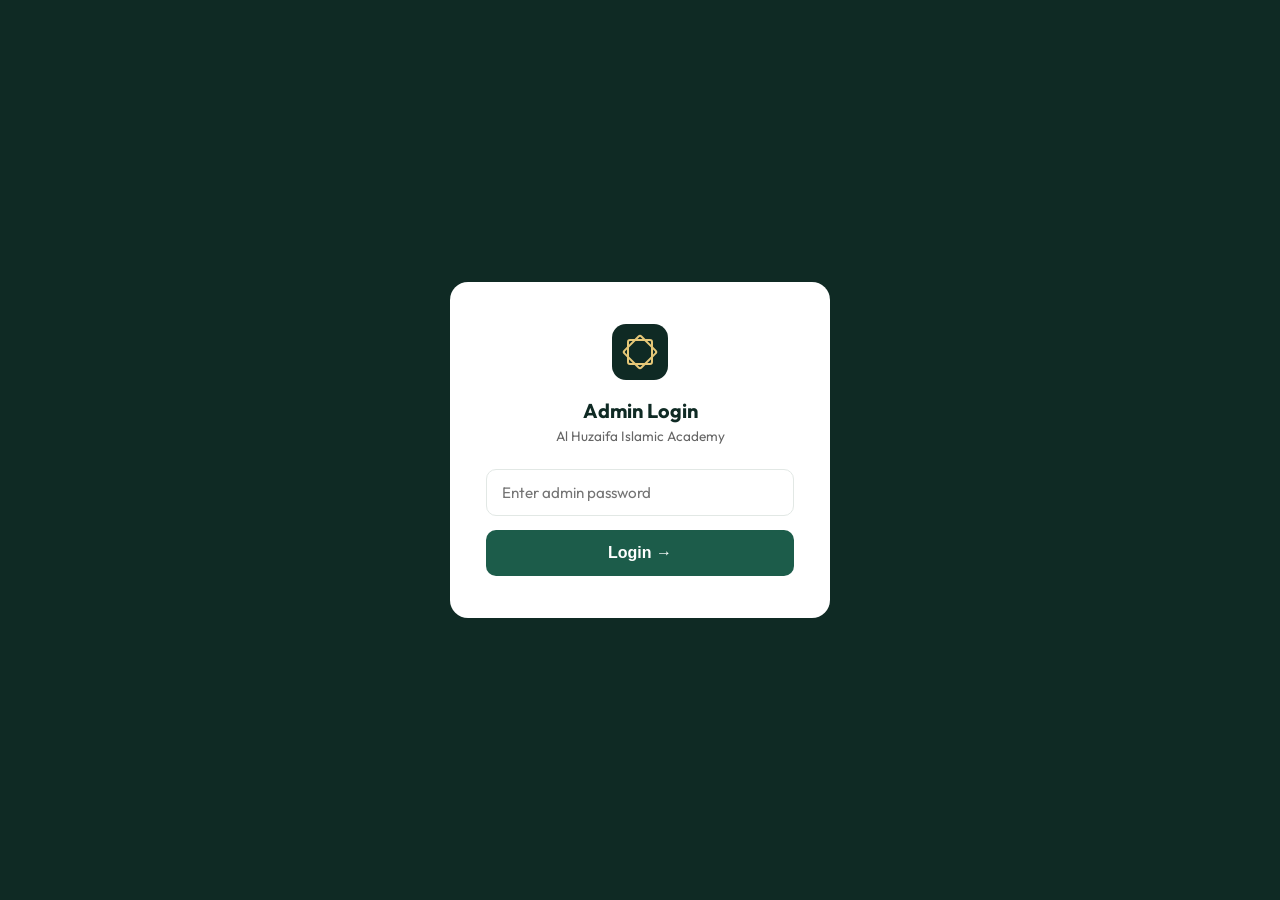
==== commit 59e69d61: "Update admin.html" ====
--- a/admin.html
+++ b/admin.html
@@ -2,517 +2,581 @@
 <html lang="en">
 <head>
 <meta charset="UTF-8">
-<meta name="viewport" content="width=device-width, initial-scale=1.0">
-<meta name="google-site-verification" content="TpOLadkIDv7s4akuTQQOS6-fx9ERMRCfup2C06uqd_U" />
-
-<!-- PRIMARY SEO -->
-<title>Al Huzaifa Islamic Academy | Online Quran, Hifz, Tajweed & School Classes</title>
-<meta name="description" content="Al Huzaifa Islamic Education & E-Schooling System — Online Hifz, Nazra Quran, Tajweed, Basic Islamic Studies & Class KG-5 schooling. Live one-to-one classes with certified ijazah teachers. Book your FREE trial class today!">
-<meta name="keywords" content="online quran academy, online quran classes, hifz online, quran memorization online, nazra quran online, tajweed classes online, basic islamic studies, online madrasa, online madrasah, quran for kids, quran teacher online, learn quran online, Al Huzaifa academy, online islamic school, e-schooling, online quran academy for kids, quran classes for beginners, female quran teacher, quran academy Pakistan, online quran tutor, quran with tajweed">
-<meta name="author" content="Al Huzaifa Islamic Education & E-Schooling System">
-<meta name="robots" content="index, follow, max-image-preview:large">
-<meta name="language" content="English">
-<meta name="revisit-after" content="7 days">
-<meta name="rating" content="general">
-<link rel="canonical" href="https://huzaifakhan-99.github.io/Al-Huzaifa-Islamic-Education-E-Schooling-System/">
-
-<!-- GEO -->
-<meta name="geo.region" content="PK">
-<meta name="geo.placename" content="Pakistan">
-
-<!-- OPEN GRAPH (Facebook / WhatsApp link preview) -->
-<meta property="og:type" content="website">
-<meta property="og:url" content="https://huzaifakhan-99.github.io/Al-Huzaifa-Islamic-Education-E-Schooling-System/">
-<meta property="og:title" content="Al Huzaifa Islamic Academy | Online Quran, Hifz & School Classes">
-<meta property="og:description" content="Online Hifz, Nazra, Tajweed, Islamic Studies & Class KG-5 Schooling. Live classes with certified teachers. Book your FREE trial class today!">
-<meta property="og:image" content="https://images.unsplash.com/photo-1585036156171-384164a8c675?w=1200&q=85&fit=crop">
-<meta property="og:site_name" content="Al Huzaifa Islamic Academy">
-<meta property="og:locale" content="en_US">
-
-<!-- TWITTER -->
-<meta name="twitter:card" content="summary_large_image">
-<meta name="twitter:title" content="Al Huzaifa Islamic Academy | Online Quran & School Classes">
-<meta name="twitter:description" content="Online Hifz, Nazra, Tajweed, Islamic Studies & Class KG-5. Free trial class available.">
-<meta name="twitter:image" content="https://images.unsplash.com/photo-1585036156171-384164a8c675?w=1200&q=85&fit=crop">
-
-<!-- SCHEMA: Organization + Courses -->
-<script type="application/ld+json">
-{
-  "@context": "https://schema.org",
-  "@type": "EducationalOrganization",
-  "name": "Al Huzaifa Islamic Education & E-Schooling System",
-  "alternateName": "Al Huzaifa Islamic Academy",
-  "description": "Online Islamic academy offering Hifz, Nazra Quran, Tajweed, Basic Islamic Studies and Class KG-5 e-schooling with certified ijazah teachers. Live one-to-one classes worldwide.",
-  "url": "https://huzaifakhan-99.github.io/Al-Huzaifa-Islamic-Education-E-Schooling-System/",
-  "email": "muhammadhuzaifa12e4@gmail.com",
-  "telephone": "+923052972902",
-  "image": "https://images.unsplash.com/photo-1585036156171-384164a8c675?w=1200&q=85&fit=crop",
-  "sameAs": ["https://wa.me/923052972902"],
-  "address": {"@type":"PostalAddress","addressCountry":"PK"},
-  "hasOfferCatalog": {
-    "@type": "OfferCatalog",
-    "name": "Islamic Courses",
-    "itemListElement": [
-      {"@type":"Offer","itemOffered":{"@type":"Course","name":"Hifz-ul-Quran + Tajweed","description":"Complete Quran memorization with Tajweed"},"price":"50","priceCurrency":"USD"},
-      {"@type":"Offer","itemOffered":{"@type":"Course","name":"Nazra Quran + Tajweed","description":"Fluent Quran reading with Tajweed"},"price":"35","priceCurrency":"USD"},
-      {"@type":"Offer","itemOffered":{"@type":"Course","name":"Noorani Qaida","description":"Arabic letters and pronunciation foundation for beginners"},"price":"25","priceCurrency":"USD"},
-      {"@type":"Offer","itemOffered":{"@type":"Course","name":"Basic Islamic Studies","description":"Aqeedah, Fiqh and Seerah for children"},"price":"55","priceCurrency":"USD"},
-      {"@type":"Offer","itemOffered":{"@type":"Course","name":"School Program KG to Class 5","description":"Full primary curriculum with Islamic studies"},"price":"30","priceCurrency":"USD"}
-    ]
-  }
-}
-</script>
-
-<!-- SCHEMA: FAQ (helps rank with rich snippets) -->
-<script type="application/ld+json">
-{
-  "@context": "https://schema.org",
-  "@type": "FAQPage",
-  "mainEntity": [
-    {"@type":"Question","name":"What do I need for online Quran classes?","acceptedAnswer":{"@type":"Answer","text":"A smartphone, tablet or computer with a stable internet connection. Classes are held over a simple video call — no special software required."}},
-    {"@type":"Question","name":"Is the trial class free?","acceptedAnswer":{"@type":"Answer","text":"Yes, 100% free with no obligation. Every new student gets one full trial class with their matched teacher before any payment."}},
-    {"@type":"Question","name":"Can my child combine Quran classes with the School Program?","acceptedAnswer":{"@type":"Answer","text":"Yes. We build a combined timetable so Quran and school classes never clash."}},
-    {"@type":"Question","name":"How are teachers verified?","acceptedAnswer":{"@type":"Answer","text":"Every Quran teacher holds a recognized ijazah and is tested on Tajweed before teaching. School teachers are verified for qualifications and experience."}}
-  ]
-}
-</script>
-
-<link rel="preconnect" href="https://fonts.googleapis.com">
-<link rel="preconnect" href="https://fonts.gstatic.com" crossorigin>
-<link href="https://fonts.googleapis.com/css2?family=Amiri:ital,wght@0,400;0,700;1,400&family=Outfit:wght@300;400;500;600;700;800&display=swap" rel="stylesheet">
-<link rel="stylesheet" href="style.css">
+<meta name="viewport" content="width=device-width,initial-scale=1.0">
+<title>Admin Panel — Al Huzaifa Academy</title>
+<link href="https://fonts.googleapis.com/css2?family=Outfit:wght@300;400;500;600;700&display=swap" rel="stylesheet">
+<style>
+:root{
+  --ink:#0F2A24; --em:#1C5C4A; --em2:#2F7C64;
+  --gold:#C8932B; --gold2:#E6C878;
+  --bg:#F4F6F8; --card:#fff; --line:#E2E8E5;
+  --danger:#C0392B; --success:#27AE60; --warn:#E67E22;
+  --body:'Outfit',sans-serif;
+}
+*{box-sizing:border-box;margin:0;padding:0;}
+body{font-family:var(--body);background:var(--bg);color:var(--ink);min-height:100vh;}
+a{color:inherit;text-decoration:none;}
+
+/* ---- LOGIN ---- */
+.login-wrap{
+  min-height:100vh;display:flex;align-items:center;justify-content:center;
+  background:var(--ink);
+}
+.login-box{
+  background:#fff;border-radius:18px;padding:42px 36px;width:100%;max-width:380px;
+  text-align:center;
+}
+.login-logo{
+  width:56px;height:56px;background:var(--ink);border-radius:14px;
+  display:flex;align-items:center;justify-content:center;margin:0 auto 18px;
+}
+.login-logo span{
+  width:26px;height:26px;position:relative;display:inline-block;
+}
+.login-logo span::before,.login-logo span::after{
+  content:"";position:absolute;inset:0;border:2px solid var(--gold2);border-radius:3px;
+}
+.login-logo span::after{transform:rotate(45deg);}
+.login-box h2{font-size:1.25rem;margin-bottom:4px;}
+.login-box p{font-size:.85rem;color:#666;margin-bottom:24px;}
+.login-box input{
+  width:100%;padding:13px 15px;border:1.5px solid var(--line);border-radius:10px;
+  font-family:var(--body);font-size:.95rem;margin-bottom:14px;
+}
+.login-box input:focus{border-color:var(--em);outline:none;}
+.login-box button{
+  width:100%;background:var(--em);color:#fff;border:none;
+  padding:14px;border-radius:10px;font-size:1rem;font-weight:600;
+  cursor:pointer;transition:background .2s;
+}
+.login-box button:hover{background:var(--em2);}
+.login-error{color:var(--danger);font-size:.82rem;margin-top:8px;display:none;}
+
+/* ---- LAYOUT ---- */
+.admin-wrap{display:none;min-height:100vh;flex-direction:column;}
+.top-bar{
+  background:var(--ink);color:#fff;
+  display:flex;align-items:center;justify-content:space-between;
+  padding:0 28px;height:60px;position:sticky;top:0;z-index:10;
+}
+.top-bar-left{display:flex;align-items:center;gap:14px;}
+.top-logo{
+  width:36px;height:36px;background:rgba(255,255,255,.1);
+  border-radius:9px;display:flex;align-items:center;justify-content:center;
+}
+.top-logo span{width:16px;height:16px;position:relative;display:inline-block;}
+.top-logo span::before,.top-logo span::after{
+  content:"";position:absolute;inset:0;border:1.5px solid var(--gold2);border-radius:2px;
+}
+.top-logo span::after{transform:rotate(45deg);}
+.top-title{font-weight:700;font-size:1rem;}
+.top-sub{font-size:.72rem;color:rgba(255,255,255,.55);}
+.btn-logout{
+  background:rgba(255,255,255,.1);color:#fff;border:none;
+  padding:8px 16px;border-radius:8px;cursor:pointer;font-size:.82rem;
+}
+.btn-logout:hover{background:rgba(255,255,255,.18);}
+
+.main{display:flex;flex:1;}
+.sidebar{
+  width:220px;background:var(--card);border-right:1px solid var(--line);
+  padding:20px 0;flex-shrink:0;
+}
+.nav-item{
+  display:flex;align-items:center;gap:10px;
+  padding:11px 22px;font-size:.9rem;font-weight:500;color:#555;
+  cursor:pointer;border-left:3px solid transparent;
+  transition:all .15s;
+}
+.nav-item:hover{background:#f0f4f2;color:var(--em);}
+.nav-item.active{background:#EBF5F1;color:var(--em);border-left-color:var(--em);font-weight:600;}
+.nav-icon{font-size:1rem;width:20px;text-align:center;}
+
+.content{flex:1;padding:28px;overflow-y:auto;}
+
+/* ---- STATS ---- */
+.stats-row{display:grid;grid-template-columns:repeat(4,1fr);gap:16px;margin-bottom:28px;}
+.stat-card{
+  background:var(--card);border:1px solid var(--line);border-radius:14px;
+  padding:20px 18px;
+}
+.stat-card .num{font-size:1.8rem;font-weight:700;color:var(--ink);}
+.stat-card .lbl{font-size:.78rem;color:#777;margin-top:4px;}
+.stat-card.gold .num{color:var(--gold);}
+.stat-card.green .num{color:var(--success);}
+
+/* ---- TABLES ---- */
+.section-card{
+  background:var(--card);border:1px solid var(--line);border-radius:14px;
+  padding:22px 20px;margin-bottom:22px;
+}
+.section-card h3{font-size:1rem;margin-bottom:16px;padding-bottom:10px;border-bottom:1px solid var(--line);}
+.table-wrap{overflow-x:auto;}
+table.data{width:100%;border-collapse:collapse;font-size:.85rem;}
+table.data th{text-align:left;padding:9px 12px;font-size:.72rem;text-transform:uppercase;letter-spacing:.05em;color:#888;background:#f9fafb;border-bottom:1px solid var(--line);}
+table.data td{padding:11px 12px;border-bottom:1px solid var(--line);vertical-align:middle;}
+table.data tr:last-child td{border-bottom:none;}
+table.data tr:hover td{background:#f5f9f7;}
+
+.badge{
+  display:inline-block;padding:3px 10px;border-radius:999px;font-size:.72rem;font-weight:600;
+}
+.badge.pending{background:#FEF3C7;color:#92400E;}
+.badge.confirmed{background:#D1FAE5;color:#065F46;}
+.badge.paid{background:#DBEAFE;color:#1E40AF;}
+.badge.trial{background:#E0E7FF;color:#3730A3;}
+.badge.ended{background:#FEE2E2;color:#991B1B;}
+
+/* ---- NOTICE BOARD ---- */
+.notice-form{display:flex;flex-direction:column;gap:12px;}
+.notice-form input,.notice-form textarea,.notice-form select{
+  padding:11px 13px;border:1.5px solid var(--line);border-radius:9px;
+  font-family:var(--body);font-size:.92rem;
+}
+.notice-form input:focus,.notice-form textarea:focus,.notice-form select:focus{
+  border-color:var(--em);outline:none;
+}
+.btn-add{
+  background:var(--em);color:#fff;border:none;
+  padding:12px 22px;border-radius:9px;cursor:pointer;font-size:.9rem;font-weight:600;
+  align-self:flex-start;
+}
+.btn-add:hover{background:var(--em2);}
+.notices-list{display:flex;flex-direction:column;gap:12px;margin-top:4px;}
+.notice-item{
+  background:#f9fafb;border:1px solid var(--line);border-radius:10px;padding:14px 16px;
+  display:flex;justify-content:space-between;align-items:flex-start;gap:12px;
+}
+.notice-item .n-title{font-weight:600;font-size:.9rem;}
+.notice-item .n-body{font-size:.82rem;color:#555;margin-top:4px;}
+.notice-item .n-date{font-size:.72rem;color:#aaa;white-space:nowrap;}
+.btn-del{background:none;border:none;cursor:pointer;color:var(--danger);font-size:1rem;padding:2px 6px;}
+
+/* ---- SETTINGS ---- */
+.settings-grid{display:flex;flex-direction:column;gap:18px;}
+.setting-row{display:flex;align-items:center;justify-content:space-between;padding:16px 0;border-bottom:1px solid var(--line);}
+.setting-row:last-child{border-bottom:none;}
+.setting-label{font-weight:600;font-size:.92rem;}
+.setting-sub{font-size:.78rem;color:#888;margin-top:3px;}
+.setting-row input[type="text"]{
+  border:1.5px solid var(--line);border-radius:8px;padding:9px 12px;
+  font-family:var(--body);font-size:.9rem;width:240px;
+}
+.setting-row input:focus{border-color:var(--em);outline:none;}
+.btn-save{background:var(--gold);color:var(--ink);border:none;padding:11px 22px;border-radius:9px;cursor:pointer;font-weight:600;font-size:.88rem;}
+.btn-save:hover{background:var(--gold2);}
+.btn-danger{background:var(--danger);color:#fff;border:none;padding:9px 18px;border-radius:9px;cursor:pointer;font-weight:600;font-size:.85rem;}
+
+/* ---- TABS hidden ---- */
+.tab-content{display:none;}
+.tab-content.active{display:block;}
+
+@media(max-width:700px){
+  .sidebar{display:none;}
+  .stats-row{grid-template-columns:repeat(2,1fr);}
+}
+</style>
 </head>
 <body>
 
-<!-- NAVBAR -->
-<header class="navbar" id="navbar">
-  <div class="nav-container">
-    <a href="#" class="nav-brand">
-      <img src="logo.svg" alt="Al Huzaifa Logo" class="nav-logo-img" width="44" height="44">
-      <div class="nav-brand-text">
-        <span class="name">Al Huzaifa</span>
-        <span class="sub">Islamic Education & E-Schooling</span>
-      </div>
-    </a>
-    <nav class="nav-links" id="navLinks">
-      <a href="#about">About</a>
-      <a href="#courses">Courses</a>
-      <a href="#fees">Fees</a>
-      <a href="#teachers">Teachers</a>
-      <a href="#faq">FAQ</a>
-      <a href="enroll.html" class="nav-cta">Enroll Free →</a>
-    </nav>
-    <button class="burger" id="burger"><span></span><span></span><span></span></button>
-  </div>
-</header>
-
-<!-- HERO -->
-<section class="hero" id="top">
-  <div class="hero-bg">
-    <img src="https://images.unsplash.com/photo-1585036156171-384164a8c675?w=1800&q=85&fit=crop" alt="Holy Quran" loading="eager">
-    <div class="hero-overlay"></div>
-  </div>
-  <div class="hero-content container">
-    <div class="hero-badge"><span class="badge-dot"></span> Live Classes · 20+ Countries · Ijazah-Certified Teachers</div>
-    <h1>Learn Qur'an &<br><em>Excel in School</em><br>From Your Home</h1>
-    <p class="hero-desc">Al Huzaifa brings certified Huffaz, Qaris and qualified teachers to your screen — live, one-to-one, structured — for every child, anywhere in the world.</p>
-    <div class="hero-btns">
-      <a href="enroll.html" class="btn-primary">Start Free Trial →</a>
-      <a href="#courses" class="btn-outline">Explore Courses</a>
-    </div>
-    <div class="hero-stats">
-      <div class="stat"><strong>1,200+</strong><span>Students</span></div>
-      <div class="sdiv"></div>
-      <div class="stat"><strong>140+</strong><span>Huffaz Produced</span></div>
-      <div class="sdiv"></div>
-      <div class="stat"><strong>20+</strong><span>Countries</span></div>
-      <div class="sdiv"></div>
-      <div class="stat"><strong>35</strong><span>Qualified Teachers</span></div>
-    </div>
-  </div>
-  <div class="hero-scroll"><div class="scroll-line"></div><div class="scroll-dot"></div></div>
-</section>
-
-<!-- TRUST BAR -->
-<div class="trust-bar">
-  <div class="trust-inner">
-    <span class="trust-item">✦ Ijazah-Certified Teachers</span>
-    <span class="trust-sep">|</span>
-    <span class="trust-item">✦ Free Trial Class</span>
-    <span class="trust-sep">|</span>
-    <span class="trust-item">✦ Monthly Progress Reports</span>
-    <span class="trust-sep">|</span>
-    <span class="trust-item">✦ Flexible Timings Worldwide</span>
-    <span class="trust-sep">|</span>
-    <span class="trust-item">✦ All Ages Welcome</span>
+<!-- ===== LOGIN ===== -->
+<div class="login-wrap" id="loginWrap">
+  <div class="login-box">
+    <div class="login-logo"><span></span></div>
+    <h2>Admin Login</h2>
+    <p>Al Huzaifa Islamic Academy</p>
+    <input type="password" id="pwInput" placeholder="Enter admin password" autocomplete="current-password">
+    <button onclick="doLogin()">Login &rarr;</button>
+    <p class="login-error" id="loginErr">&#x26A0; Incorrect password. Try again.</p>
   </div>
 </div>
 
-<!-- ABOUT -->
-<section class="section about-sec" id="about">
-  <div class="container about-grid">
-    <div class="about-imgs">
-      <div class="about-img-main"><img src="https://images.unsplash.com/photo-1544716278-ca5e3f4abd8c?w=900&q=85&fit=crop" alt="Online Quran learning" loading="lazy"></div>
-      <div class="about-img-float"><img src="https://images.unsplash.com/photo-1609599006353-e629aaabfeae?w=500&q=85&fit=crop" alt="Quran and prayer" loading="lazy"></div>
-      <div class="about-years"><strong>7+</strong><span>Years of<br>Excellence</span></div>
+<!-- ===== ADMIN PANEL ===== -->
+<div class="admin-wrap" id="adminWrap">
+
+  <!-- Top bar -->
+  <div class="top-bar">
+    <div class="top-bar-left">
+      <div class="top-logo"><span></span></div>
+      <div>
+        <div class="top-title">Al Huzaifa Academy</div>
+        <div class="top-sub">Admin Panel</div>
+      </div>
     </div>
-    <div class="about-copy">
-      <span class="kicker">Who We Are</span>
-      <h2>A Digital Madrasah,<br>Run Like a Real School</h2>
-      <p>Al Huzaifa Islamic Education & E-Schooling System was founded with one mission: bringing authentic, structured Qur'anic and Islamic education to every Muslim home — regardless of where in the world you live.</p>
-      <p>Our teachers hold verified ijazahs, follow structured lesson plans, and send detailed monthly progress reports so parents always know their child is growing in knowledge and character.</p>
-      <div class="about-points">
-        <div class="about-point"><div class="ap-icon">📜</div><div class="ap-text"><strong>Sanad-Connected Teachers</strong><p>Every Qur'an teacher holds a recognized ijazah in Tajweed or Qira'ah — the chain of transmission goes back to the Prophet ﷺ.</p></div></div>
-        <div class="about-point"><div class="ap-icon">👤</div><div class="ap-text"><strong>One-to-One Classes</strong><p>Your child gets full individual attention every session — no crowded virtual classrooms.</p></div></div>
-        <div class="about-point"><div class="ap-icon">📊</div><div class="ap-text"><strong>Real Progress Reports</strong><p>Monthly Qur'an reports and termly school report cards sent directly to parents.</p></div></div>
-        <div class="about-point"><div class="ap-icon">🌍</div><div class="ap-text"><strong>Every Time Zone</strong><p>Morning, evening and weekend slots available for families worldwide.</p></div></div>
-      </div>
+    <button class="btn-logout" onclick="doLogout()">Logout</button>
+  </div>
+
+  <div class="main">
+    <!-- Sidebar -->
+    <div class="sidebar">
+      <div class="nav-item active" onclick="showTab('dashboard',this)"><span class="nav-icon">&#x1F4CA;</span> Dashboard</div>
+      <div class="nav-item" onclick="showTab('enrollments',this)"><span class="nav-icon">&#x1F393;</span> Enrollments</div>
+      <div class="nav-item" onclick="showTab('noticeboard',this)"><span class="nav-icon">&#x1F4CB;</span> Notice Board</div>
+      <div class="nav-item" onclick="showTab('settings',this)"><span class="nav-icon">&#x2699;&#xFE0F;</span> Settings</div>
     </div>
-  </div>
-</section>
-
-<!-- COURSES -->
-<section class="section courses-sec" id="courses">
-  <div class="container">
-    <span class="kicker center">Our Programs</span>
-    <h2 class="center">Choose the Right Course for Your Child</h2>
-    <p class="section-sub center">Four expertly designed tracks, each with qualified teachers, a structured syllabus, and a free trial class before you commit.</p>
-    <div class="courses-grid">
-
-      <article class="c-card">
-        <div class="c-img">
-          <img src="https://images.unsplash.com/photo-1609599006353-e629aaabfeae?w=700&q=80&fit=crop" alt="Hifz Quran" loading="lazy">
-          <div class="c-img-overlay"></div>
-          <span class="c-badge">Most Popular</span>
-        </div>
-        <div class="c-body">
-          <p class="c-cat">Memorization Track</p>
-          <h3>Hifz-ul-Qur'an + Tajweed</h3>
-          <p>Complete Qur'an memorization with correct Tajweed from day one. Structured daily revision: Sabaq, Sabqi & Manzil system with dedicated tracking.</p>
-          <ul class="c-meta">
-            <li>📅 5–6 days per week</li>
-            <li>⏱ 30–45 minute sessions</li>
-            <li>👦 Ages 6 and above</li>
-          </ul>
-          <div class="c-footer">
-            <div class="c-price">$50<span>/month</span></div>
-            <a href="enroll.html?course=Hifz-ul-Quran+%2B+Tajweed&price=50" class="btn-enroll">Enroll Now →</a>
-          </div>
-        </div>
-      </article>
-
-      <article class="c-card">
-        <div class="c-img">
-          <img src="https://images.unsplash.com/photo-1586769852044-692d6e3703f0?w=700&q=80&fit=crop" alt="Nazra Quran" loading="lazy">
-          <div class="c-img-overlay"></div>
-        </div>
-        <div class="c-body">
-          <p class="c-cat">Reading & Recitation</p>
-          <h3>Nazra Qur'an + Tajweed</h3>
-          <p>Fluent Qur'an reading with correct Makharij and Tajweed rules — from Noorani Qaida through to complete, confident recitation of the entire Qur'an.</p>
-          <ul class="c-meta">
-            <li>📅 5 days per week</li>
-            <li>⏱ 30 minute sessions</li>
-            <li>👦 Ages 5 and above</li>
-          </ul>
-          <div class="c-footer">
-            <div class="c-price">$35<span>/month</span></div>
-            <a href="enroll.html?course=Nazra+Quran+%2B+Tajweed&price=35" class="btn-enroll">Enroll Now →</a>
-          </div>
-        </div>
-      </article>
-
-      <article class="c-card">
-        <div class="c-img">
-          <img src="https://images.unsplash.com/photo-1609599006353-e629aaabfeae?w=700&q=80&fit=crop&sat=-20" alt="Noorani Qaida" loading="lazy" onerror="this.src='https://placehold.co/700x400/1A5C45/E6C878?text=Noorani+Qaida'">
-          <div class="c-img-overlay"></div>
-          <span class="c-badge green">For Beginners</span>
-        </div>
-        <div class="c-body">
-          <p class="c-cat">Foundation Course</p>
-          <h3>Noorani Qaida</h3>
-          <p>The perfect starting point for beginners. Learn Arabic letters, their correct pronunciation (Makharij), joining letters, and basic Tajweed rules — the foundation before Nazra.</p>
-          <ul class="c-meta">
-            <li>📅 5 days per week</li>
-            <li>⏱ 30 minute sessions</li>
-            <li>👦 Ages 4 and above</li>
-          </ul>
-          <div class="c-footer">
-            <div class="c-price">$25<span>/month</span></div>
-            <a href="enroll.html?course=Noorani+Qaida&price=25" class="btn-enroll">Enroll Now →</a>
-          </div>
-        </div>
-      </article>
-
-      <article class="c-card">
-        <div class="c-img">
-          <img src="https://images.unsplash.com/photo-1564769662533-4f00a87b4056?w=700&q=80&fit=crop" alt="Islamic Studies" loading="lazy">
-          <div class="c-img-overlay"></div>
-        </div>
-        <div class="c-body">
-          <p class="c-cat">Aqeedah · Fiqh · Seerah</p>
-          <h3>Basic Islamic Studies</h3>
-          <p>Essential beliefs, daily fiqh (wudu, salah), life of the Prophet ﷺ, du'as and Islamic manners — taught in clear, age-appropriate language every child loves.</p>
-          <ul class="c-meta">
-            <li>📅 3 days per week</li>
-            <li>⏱ 30 minute sessions</li>
-            <li>👦 Ages 5 and above</li>
-          </ul>
-          <div class="c-footer">
-            <div class="c-price">$55<span>/month</span></div>
-            <a href="enroll.html?course=Basic+Islamic+Studies&price=55" class="btn-enroll">Enroll Now →</a>
-          </div>
-        </div>
-      </article>
-
-      <article class="c-card">
-        <div class="c-img">
-          <img src="https://images.unsplash.com/photo-1503676260728-1c00da094a0b?w=700&q=80&fit=crop" alt="School Program" loading="lazy">
-          <div class="c-img-overlay"></div>
-          <span class="c-badge green">Full Curriculum</span>
-        </div>
-        <div class="c-body">
-          <p class="c-cat">E-Schooling Program</p>
-          <h3>School Program — KG to Class 5</h3>
-          <p>Complete primary curriculum: English, Urdu, Mathematics, Science & Islamiyat — taught alongside Qur'an studies with term exams and report cards.</p>
-          <ul class="c-meta">
-            <li>📅 5 days per week</li>
-            <li>📚 Full timetable</li>
-            <li>🎓 KG through Class 5</li>
-          </ul>
-          <div class="c-footer">
-            <div class="c-price">$30–60<span>/month</span></div>
-            <a href="enroll.html?course=School+Program+KG-Class5&price=30-60" class="btn-enroll">Enroll Now →</a>
-          </div>
-        </div>
-      </article>
-
-    </div>
-  </div>
-</section>
-
-<!-- FEES -->
-<section class="section fees-sec" id="fees">
-  <div class="container">
-    <span class="kicker center">Transparent Pricing</span>
-    <h2 class="center">Monthly Fee Structure</h2>
-    <p class="section-sub center">No hidden charges. Pay month-to-month. Sibling discounts available.</p>
-    <div class="fees-grid">
-      <div class="fee-card">
-        <div class="fee-icon">📖</div>
-        <h3>Qur'an & Islamic Courses</h3>
-        <div class="fee-row"><span>Noorani Qaida</span><strong>$25 / mo</strong></div>
-        <div class="fee-row"><span>Nazra Qur'an + Tajweed</span><strong>$35 / mo</strong></div>
-        <div class="fee-row"><span>Hifz-ul-Qur'an + Tajweed</span><strong>$50 / mo</strong></div>
-        <div class="fee-row"><span>Basic Islamic Studies</span><strong>$55 / mo</strong></div>
-        <a href="enroll.html" class="btn-em" style="width:100%;margin-top:8px">Enroll Now →</a>
-      </div>
-      <div class="fee-card featured">
-        <div class="fee-pop">E-Schooling Program</div>
-        <div class="fee-icon">🏫</div>
-        <h3>School Program</h3>
-        <div class="fee-row"><span>KG Class</span><strong>$30 / mo</strong></div>
-        <div class="fee-row"><span>Class 1</span><strong>$40 / mo</strong></div>
-        <div class="fee-row"><span>Class 2</span><strong>$45 / mo</strong></div>
-        <div class="fee-row"><span>Class 3</span><strong>$50 / mo</strong></div>
-        <div class="fee-row"><span>Class 4</span><strong>$55 / mo</strong></div>
-        <div class="fee-row"><span>Class 5</span><strong>$60 / mo</strong></div>
-        <a href="enroll.html?course=School+Program+KG-Class5" class="btn-em" style="width:100%;margin-top:8px">Enroll Now →</a>
-      </div>
-    </div>
-    <p class="fee-note">💡 Combining Qur'an + School? Contact us for a combined timetable and sibling discount.</p>
-  </div>
-</section>
-
-<!-- HOW IT WORKS -->
-<section class="process-sec">
-  <div class="container">
-    <span class="kicker center">Simple Process</span>
-    <h2 class="center">Start Learning in 4 Easy Steps</h2>
-    <div class="steps-row">
-      <div class="step-box"><div class="step-num">01</div><h3>Register Online</h3><p>Fill the enrollment form with your child's details and course choice.</p></div>
-      <div class="step-box"><div class="step-num">02</div><h3>Free Trial Class</h3><p>We match you with the right teacher and book a free, no-obligation trial.</p></div>
-      <div class="step-box"><div class="step-num">03</div><h3>Confirm & Pay</h3><p>Happy with the teacher? Confirm your slot and transfer the first month's fee.</p></div>
-      <div class="step-box"><div class="step-num">04</div><h3>Start Learning</h3><p>Regular live classes begin with full progress tracking from day one.</p></div>
-    </div>
-  </div>
-</section>
-
-<!-- WHY US -->
-<section class="section why-sec">
-  <div class="container why-grid">
-    <div class="why-img-wrap">
-      <img src="https://images.unsplash.com/photo-1491438590914-bc09fcaaf77a?w=900&q=85&fit=crop" alt="Students learning online" loading="lazy">
-      <div class="why-float-card"><div class="big">98%</div><span>Parent<br>Satisfaction<br>Rate</span></div>
-    </div>
-    <div class="why-copy">
-      <span class="kicker">Why Al Huzaifa</span>
-      <h2>The Trusted Choice for Islamic Education Online</h2>
-      <div class="why-points">
-        <div class="why-point"><div class="wp-icon">🏅</div><div class="wp-text"><strong>Verified & Qualified</strong><p>Every teacher is tested on Tajweed, reviewed for qualifications, and background-checked before teaching a single class.</p></div></div>
-        <div class="why-point"><div class="wp-icon">📱</div><div class="wp-text"><strong>Any Device, Anywhere</strong><p>Phone, tablet, or laptop — classes work on any screen. No special downloads. Just a video call link.</p></div></div>
-        <div class="why-point"><div class="wp-icon">📋</div><div class="wp-text"><strong>Real Accountability</strong><p>Monthly Qur'an progress reports and termly school report cards so you always know where your child stands.</p></div></div>
-        <div class="why-point"><div class="wp-icon">🎁</div><div class="wp-text"><strong>Try Before You Commit</strong><p>One complete free trial class with your matched teacher — zero obligation, zero pressure.</p></div></div>
-      </div>
-      <div style="margin-top:28px"><a href="enroll.html" class="btn-em">Get Your Free Trial →</a></div>
-    </div>
-  </div>
-</section>
-
-<!-- TEACHERS -->
-<section class="section teachers-sec" id="teachers">
-  <div class="container">
-    <span class="kicker center">Meet the Team</span>
-    <h2 class="center">Learn from Qualified Scholars & Educators</h2>
-    <p class="section-sub center">All teachers are interviewed, tested, and verified before joining Al Huzaifa.</p>
-    <div class="teachers-grid">
-      <div class="t-card">
-        <div class="t-img"><img src="https://images.unsplash.com/photo-1542816417-0983c9c9ad53?w=400&q=80&fit=crop&crop=faces" alt="Qari Hammad Yousuf - Hifz Teacher" loading="lazy" onerror="this.src='https://placehold.co/400x440/1A5C45/E6C878?text=Qari+Hammad'"></div>
-        <div class="t-body">
-          <h3>Qari Hammad Yousuf</h3>
-          <p class="t-role">Hifz & Tajweed</p>
-          <p>Ijazah in Hafs 'an 'Asim · 12 years teaching experience · 60+ huffaz produced to date.</p>
-          <span class="t-tag">⭐ Senior Hifz Teacher</span>
-        </div>
-      </div>
-      <div class="t-card">
-        <div class="t-img"><img src="https://images.unsplash.com/photo-1591604021695-0c69b7c05981?w=400&q=80&fit=crop&crop=faces" alt="Hafiza Fatima Noor - Nazra Teacher" loading="lazy" onerror="this.src='https://placehold.co/400x440/1A5C45/E6C878?text=Hafiza+Fatima'"></div>
-        <div class="t-body">
-          <h3>Hafiza Fatima Noor</h3>
-          <p class="t-role">Nazra & Tajweed</p>
-          <p>Specialist in Noorani Qaida and children's Tajweed · 8 years experience with young students.</p>
-          <span class="t-tag">⭐ Children's Specialist</span>
-        </div>
-      </div>
-      <div class="t-card">
-        <div class="t-img"><img src="https://images.unsplash.com/photo-1583468982228-19f19164aee2?w=400&q=80&fit=crop&crop=faces" alt="Mufti Abdullah Saeed - Islamic Studies Teacher" loading="lazy" onerror="this.src='https://placehold.co/400x440/1A5C45/E6C878?text=Mufti+Abdullah'"></div>
-        <div class="t-body">
-          <h3>Mufti Abdullah Saeed</h3>
-          <p class="t-role">Islamic Studies</p>
-          <p>Graduate of Dars-e-Nizami · Teaches Aqeedah, Fiqh and Seerah in clear, child-friendly language.</p>
-          <span class="t-tag">⭐ Islamic Scholar</span>
-        </div>
-      </div>
-      <div class="t-card">
-        <div class="t-img"><img src="https://images.unsplash.com/photo-1438761681033-6461ffad8d80?w=400&q=80&fit=crop&crop=faces" alt="Ms Sana Akhtar - School Teacher" loading="lazy" onerror="this.src='https://placehold.co/400x440/1A5C45/E6C878?text=Ms+Sana'"></div>
-        <div class="t-body">
-          <h3>Ms. Sana Akhtar</h3>
-          <p class="t-role">School Program (KG–Class 5)</p>
-          <p>B.Ed graduate · 10 years primary school experience in English, Mathematics and Science.</p>
-          <span class="t-tag">⭐ Primary Educator</span>
-        </div>
-      </div>
-    </div>
-  </div>
-</section>
-
-<!-- TESTIMONIALS -->
-<section class="testi-sec">
-  <div class="testi-bg"><img src="https://images.unsplash.com/photo-1519817914152-22d216bb9170?w=1600&q=70&fit=crop" alt="" loading="lazy"><div class="testi-bg::after"></div></div>
-  <div class="testi-content container">
-    <span class="kicker center" style="color:var(--gold2)">Testimonials</span>
-    <h2 class="center" style="color:#fff">What Our Parents Say</h2>
-    <div class="testi-grid">
-      <div class="testi-card"><div class="stars">★★★★★</div><p>"My son completed his first Juz within four months. The teacher is patient and dedicated, and the monthly reports keep us fully informed. Highly recommend Al Huzaifa!"</p><div class="testi-author"><div class="t-av">AK</div><div><strong>Ahmed Khan</strong><span>Parent — Hifz Program, UK</span></div></div></div>
-      <div class="testi-card"><div class="stars">★★★★★</div><p>"We needed Qur'an classes and school subjects in one place. Al Huzaifa's combined timetable solved it completely. My children are thriving in both. Best decision we made!"</p><div class="testi-author"><div class="t-av">SM</div><div><strong>Sara Mahmood</strong><span>Parent — School Program, Canada</span></div></div></div>
-      <div class="testi-card"><div class="stars">★★★★★</div><p>"The free trial class let us meet the teacher first with no pressure. My daughter now looks forward to every Tajweed lesson — the improvement in her recitation is remarkable!"</p><div class="testi-author"><div class="t-av">FZ</div><div><strong>Fatima Zahra</strong><span>Parent — Nazra Program, UAE</span></div></div></div>
-    </div>
-  </div>
-</section>
-
-<!-- FAQ -->
-<section class="section faq-sec" id="faq">
-  <div class="container">
-    <span class="kicker center">Questions</span>
-    <h2 class="center">Frequently Asked Questions</h2>
-    <div class="faq-list">
-      <details class="faq-item"><summary>What do I need for online classes?</summary><p>A smartphone, tablet or computer with a stable internet connection. Classes are held over a simple video call — no special software required.</p></details>
-      <details class="faq-item"><summary>Is the trial class really completely free?</summary><p>Yes — 100% free, no credit card, no obligation. Every new student gets one full trial class with their matched teacher before any payment is made.</p></details>
-      <details class="faq-item"><summary>Can my child combine Qur'an classes with the School Program?</summary><p>Absolutely. Many of our students do both. We build a combined timetable so Qur'an and school classes never clash and the child gets the best of both.</p></details>
-      <details class="faq-item"><summary>How are teachers verified?</summary><p>Every Qur'an teacher is tested on Tajweed and must show a valid ijazah. School teachers are verified for qualifications and experience. We also do reference checks before anyone joins our team.</p></details>
-      <details class="faq-item"><summary>What if the teacher is not a good fit for my child?</summary><p>No problem at all. We'll rematch your child with a different teacher at no extra cost until you're completely satisfied with the pairing.</p></details>
-      <details class="faq-item"><summary>How does payment work?</summary><p>Monthly fee via Meezan Bank transfer (Account: 08020114146360 — Muhammad Huzaifa). After payment, upload the screenshot directly on our enrollment page or send via WhatsApp.</p></details>
-    </div>
-  </div>
-</section>
-
-<!-- CTA BANNER -->
-<section style="background:var(--em);padding:64px 0;text-align:center;">
-  <div class="container">
-    <h2 style="color:#fff;margin-bottom:12px;font-size:clamp(1.5rem,3vw,2.2rem)">Ready to Start Your Child's Qur'anic Journey?</h2>
-    <p style="color:rgba(255,255,255,.75);margin-bottom:28px;max-width:480px;margin-left:auto;margin-right:auto;">Join 1,200+ students worldwide. Free trial class, no commitment required.</p>
-    <a href="enroll.html" class="btn-primary" style="font-size:1rem;padding:16px 36px">Enroll for Free Trial →</a>
-  </div>
-</section>
-
-<!-- FOOTER -->
-<footer class="site-footer">
-  <div class="footer-top">
-    <div class="container footer-grid">
+
+    <!-- Content -->
+    <div class="content">
+
+      <!-- DASHBOARD -->
+      <div class="tab-content active" id="tab-dashboard">
+        <h2 style="margin-bottom:20px">Dashboard</h2>
+        <div id="trialAlert" style="display:none;background:#FEF3C7;border:1.5px solid #E67E22;color:#92400E;border-radius:12px;padding:14px 18px;margin-bottom:20px;font-size:.9rem"></div>
+        <div class="stats-row">
+          <div class="stat-card"><div class="num" id="statTotal">0</div><div class="lbl">Total Enrollments</div></div>
+          <div class="stat-card gold"><div class="num" id="statPending">0</div><div class="lbl">Pending / Trial</div></div>
+          <div class="stat-card green"><div class="num" id="statConfirmed">0</div><div class="lbl">Confirmed</div></div>
+          <div class="stat-card"><div class="num" id="statPaid">0</div><div class="lbl">Paid</div></div>
+        </div>
+
+        <div class="section-card">
+          <h3>Recent Enrollments</h3>
+          <div class="table-wrap">
+            <table class="data" id="recentTable">
+              <thead><tr><th>Date</th><th>Student</th><th>Course</th><th>WhatsApp</th><th>Status</th><th>Action</th></tr></thead>
+              <tbody id="recentBody"></tbody>
+            </table>
+          </div>
+        </div>
+
+        <div class="section-card">
+          <h3>&#x26A0; Important: Connect Formspree</h3>
+          <p style="font-size:.88rem;color:#555;line-height:1.6">
+            Enrollment data above is saved <strong>locally in this browser</strong> when a student submits the form on your website.
+            To receive email notifications and see submissions on any device, you must:
+            <br><br>
+            1. Go to <a href="https://formspree.io" target="_blank" style="color:var(--em);font-weight:600">formspree.io</a> &rarr; Sign Up &rarr; Create a form.<br>
+            2. Copy your Formspree form URL (looks like <code>https://formspree.io/f/xyzabc12</code>).<br>
+            3. Open <strong>index.html</strong> in GitHub, find <code>REPLACE_WITH_YOUR_FORMSPREE_ID</code> and paste your URL.<br>
+            4. In Formspree settings, add your email <strong>muhammadhuzaifa12e4@gmail.com</strong> &mdash; you will now get an email for every enrollment instantly.
+          </p>
+        </div>
+      </div>
+
+      <!-- ENROLLMENTS -->
+      <div class="tab-content" id="tab-enrollments">
+        <h2 style="margin-bottom:20px">All Enrollments</h2>
+        <div class="section-card">
+          <div class="table-wrap">
+            <table class="data" id="allTable">
+              <thead><tr><th>Date</th><th>Student</th><th>Age</th><th>Course</th><th>Country</th><th>Parent</th><th>WhatsApp</th><th>Email</th><th>Status</th><th>&#x270F;</th></tr></thead>
+              <tbody id="allBody"></tbody>
+            </table>
+          </div>
+        </div>
+      </div>
+
+      <!-- NOTICE BOARD -->
+      <div class="tab-content" id="tab-noticeboard">
+        <h2 style="margin-bottom:20px">Notice Board</h2>
+        <div class="section-card">
+          <h3>Add New Notice</h3>
+          <div class="notice-form">
+            <input type="text" id="nTitle" placeholder="Notice title (e.g. Eid Holiday Schedule)">
+            <textarea id="nBody" rows="3" placeholder="Notice details…"></textarea>
+            <button class="btn-add" onclick="addNotice()">+ Add Notice</button>
+          </div>
+        </div>
+        <div class="section-card">
+          <h3>Published Notices</h3>
+          <div class="notices-list" id="noticeList"></div>
+        </div>
+      </div>
+
+      <!-- SETTINGS -->
+      <div class="tab-content" id="tab-settings">
+        <h2 style="margin-bottom:20px">Settings</h2>
+        <div class="section-card">
+          <h3>Contact & Academy Info</h3>
+          <div class="settings-grid">
+            <div class="setting-row">
+              <div><div class="setting-label">WhatsApp Number</div><div class="setting-sub">Shown on website and enrollment form</div></div>
+              <input type="text" id="setWA" value="+92 305 2972902">
+            </div>
+            <div class="setting-row">
+              <div><div class="setting-label">Email Address</div><div class="setting-sub">For contact and Formspree notifications</div></div>
+              <input type="text" id="setEmail" value="muhammadhuzaifa12e4@gmail.com">
+            </div>
+            <div class="setting-row">
+              <div><div class="setting-label">Bank Account (Meezan)</div><div class="setting-sub">Shown to students after enrollment</div></div>
+              <input type="text" id="setBank" value="08020114146360">
+            </div>
+          </div>
+          <button class="btn-save" style="margin-top:18px" onclick="saveSettings()">Save Settings</button>
+        </div>
+
+        <div class="section-card">
+          <h3>🌐 Social Media Links</h3>
+          <p style="font-size:.85rem;color:#777;margin-bottom:16px">Add your social media page links. Only the ones you fill in will show on the website footer. Leave blank to hide.</p>
+          <div class="settings-grid">
+            <div class="setting-row">
+              <div><div class="setting-label">📘 Facebook</div><div class="setting-sub">Your Facebook page URL</div></div>
+              <input type="text" id="socFacebook" placeholder="https://facebook.com/yourpage">
+            </div>
+            <div class="setting-row">
+              <div><div class="setting-label">📷 Instagram</div><div class="setting-sub">Your Instagram profile URL</div></div>
+              <input type="text" id="socInstagram" placeholder="https://instagram.com/yourprofile">
+            </div>
+            <div class="setting-row">
+              <div><div class="setting-label">🎵 TikTok</div><div class="setting-sub">Your TikTok profile URL</div></div>
+              <input type="text" id="socTiktok" placeholder="https://tiktok.com/@yourprofile">
+            </div>
+            <div class="setting-row">
+              <div><div class="setting-label">▶️ YouTube</div><div class="setting-sub">Your YouTube channel URL</div></div>
+              <input type="text" id="socYoutube" placeholder="https://youtube.com/@yourchannel">
+            </div>
+          </div>
+          <button class="btn-save" style="margin-top:18px" onclick="saveSocials()">Save Social Links</button>
+        </div>
+
+        <div class="section-card">
+          <h3>Change Admin Password</h3>
+          <div class="settings-grid">
+            <div class="setting-row">
+              <div><div class="setting-label">New Password</div><div class="setting-sub">Replace the default password</div></div>
+              <input type="text" id="newPw" placeholder="Enter new password">
+            </div>
+          </div>
+          <button class="btn-save" style="margin-top:18px" onclick="changePassword()">Update Password</button>
+        </div>
+
+        <div class="section-card">
+          <h3 style="color:var(--danger)">Danger Zone</h3>
+          <div class="setting-row">
+            <div><div class="setting-label">Clear all enrollment data</div><div class="setting-sub">This removes locally saved enrollments. Cannot be undone.</div></div>
+            <button class="btn-danger" onclick="clearData()">Clear Data</button>
+          </div>
+        </div>
+      </div>
+
+    </div><!-- /content -->
+  </div><!-- /main -->
+</div><!-- /admin-wrap -->
+
+<script>
+// ========== CONFIG ==========
+const DEFAULT_PASSWORD = 'alhuzaifa2026'; // آپ یہ بعد میں بدل سکتے ہیں
+
+// ========== LOGIN ==========
+function doLogin(){
+  const pw = document.getElementById('pwInput').value;
+  const savedPw = localStorage.getItem('ah_admin_pw') || DEFAULT_PASSWORD;
+  if(pw === savedPw){
+    localStorage.setItem('ah_admin_session','1');
+    showAdmin();
+  } else {
+    document.getElementById('loginErr').style.display='block';
+  }
+}
+document.getElementById('pwInput').addEventListener('keyup', e => { if(e.key==='Enter') doLogin(); });
+
+function doLogout(){
+  localStorage.removeItem('ah_admin_session');
+  location.reload();
+}
+
+function showAdmin(){
+  document.getElementById('loginWrap').style.display='none';
+  const aw = document.getElementById('adminWrap');
+  aw.style.display='flex';
+  loadDashboard();
+  loadAllEnrollments();
+  loadNotices();
+  loadSocials();
+}
+
+// Auto-login if session exists
+if(localStorage.getItem('ah_admin_session')==='1') showAdmin();
+
+// ========== TABS ==========
+function showTab(name, el){
+  document.querySelectorAll('.tab-content').forEach(t=>t.classList.remove('active'));
+  document.querySelectorAll('.nav-item').forEach(n=>n.classList.remove('active'));
+  document.getElementById('tab-'+name).classList.add('active');
+  el.classList.add('active');
+}
+
+// ========== ENROLLMENTS ==========
+function getEnrollments(){
+  return JSON.parse(localStorage.getItem('ah_enrollments')||'[]');
+}
+function saveEnrollments(arr){
+  localStorage.setItem('ah_enrollments', JSON.stringify(arr));
+}
+
+function badgeHtml(status){
+  let cls='pending';
+  if(status==='Confirmed') cls='confirmed';
+  else if(status==='Paid') cls='paid';
+  else if(status==='Free Trial') cls='trial';
+  else if(status==='Trial Ended') cls='ended';
+  return `<span class="badge ${cls}">${status}</span>`;
+}
+
+// Check for expired free trials and flag them
+function checkExpiredTrials(){
+  const arr=getEnrollments(); let changed=false; const now=new Date();
+  arr.forEach(e=>{
+    if(e.status==='Free Trial' && e.trialEnd && new Date(e.trialEnd) < now){
+      e.status='Trial Ended'; changed=true;
+    }
+  });
+  if(changed) saveEnrollments(arr);
+  // Show alert banner if any trials ended
+  const ended=arr.filter(e=>e.status==='Trial Ended');
+  const banner=document.getElementById('trialAlert');
+  if(banner){
+    if(ended.length){
+      banner.style.display='block';
+      banner.innerHTML='⏰ <strong>'+ended.length+' free trial(s) have ended.</strong> Contact these students to collect payment: '+
+        ended.map(e=>e.studentName+' ('+e.whatsapp+')').join(', ');
+    } else { banner.style.display='none'; }
+  }
+}
+
+function loadDashboard(){
+  checkExpiredTrials();
+  const data = getEnrollments();
+  document.getElementById('statTotal').textContent = data.length;
+  document.getElementById('statPending').textContent = data.filter(d=>d.status==='Pending'||d.status==='Free Trial').length;
+  document.getElementById('statConfirmed').textContent = data.filter(d=>d.status==='Confirmed'||d.status==='Trial Ended').length;
+  document.getElementById('statPaid').textContent = data.filter(d=>d.status==='Paid').length;
+
+  const tb = document.getElementById('recentBody');
+  const recent = data.slice(0,8);
+  tb.innerHTML = recent.length ? recent.map(r=>`
+    <tr>
+      <td>${r.date}</td>
+      <td><strong>${r.studentName}</strong></td>
+      <td>${r.course}</td>
+      <td><a href="https://wa.me/${r.whatsapp.replace(/\D/g,'')}" target="_blank" style="color:var(--em)">${r.whatsapp}</a></td>
+      <td>${badgeHtml(r.status)}</td>
+      <td><button style="background:var(--em);color:#fff;border:none;padding:5px 12px;border-radius:7px;cursor:pointer;font-size:.78rem" onclick="changeStatus(${r.id})">Update</button></td>
+    </tr>`).join('') : '<tr><td colspan="6" style="text-align:center;color:#aaa;padding:22px">No enrollments yet.</td></tr>';
+}
+
+function loadAllEnrollments(){
+  const data = getEnrollments();
+  const tb = document.getElementById('allBody');
+  tb.innerHTML = data.length ? data.map(r=>`
+    <tr>
+      <td>${r.date}</td>
+      <td><strong>${r.studentName}</strong></td>
+      <td>${r.studentAge}</td>
+      <td>${r.course}</td>
+      <td>${r.country}</td>
+      <td>${r.parentName}</td>
+      <td><a href="https://wa.me/${r.whatsapp.replace(/\D/g,'')}" target="_blank" style="color:var(--em)">${r.whatsapp}</a></td>
+      <td>${r.email}</td>
+      <td>${badgeHtml(r.status)}</td>
+      <td><select onchange="updateStatus(${r.id},this.value)" style="border:1px solid #ddd;padding:4px 6px;border-radius:6px;font-size:.78rem">
+        <option value="Pending" ${r.status==='Pending'?'selected':''}>Pending</option>
+        <option value="Confirmed" ${r.status==='Confirmed'?'selected':''}>Confirmed</option>
+        <option value="Paid" ${r.status==='Paid'?'selected':''}>Paid</option>
+      </select></td>
+    </tr>`).join('') : '<tr><td colspan="10" style="text-align:center;color:#aaa;padding:22px">No enrollments yet.</td></tr>';
+}
+
+function updateStatus(id, status){
+  const arr = getEnrollments();
+  const i = arr.findIndex(e=>e.id===id);
+  if(i>-1){ arr[i].status = status; saveEnrollments(arr); loadDashboard(); }
+}
+
+function changeStatus(id){
+  const arr = getEnrollments();
+  const i = arr.findIndex(e=>e.id===id);
+  if(i>-1){
+    const next = {Pending:'Confirmed',Confirmed:'Paid',Paid:'Pending'};
+    arr[i].status = next[arr[i].status];
+    saveEnrollments(arr);
+    loadDashboard();
+    loadAllEnrollments();
+  }
+}
+
+// ========== NOTICES ==========
+function getNotices(){ return JSON.parse(localStorage.getItem('ah_notices')||'[]'); }
+function saveNotices(arr){ localStorage.setItem('ah_notices', JSON.stringify(arr)); }
+
+function addNotice(){
+  const title = document.getElementById('nTitle').value.trim();
+  const body  = document.getElementById('nBody').value.trim();
+  if(!title) return alert('Please enter a title.');
+  const notices = getNotices();
+  notices.unshift({ id:Date.now(), title, body, date: new Date().toLocaleDateString('en-PK') });
+  saveNotices(notices);
+  document.getElementById('nTitle').value='';
+  document.getElementById('nBody').value='';
+  loadNotices();
+}
+
+function deleteNotice(id){
+  if(!confirm('Delete this notice?')) return;
+  saveNotices(getNotices().filter(n=>n.id!==id));
+  loadNotices();
+}
+
+function loadNotices(){
+  const nl = document.getElementById('noticeList');
+  const notices = getNotices();
+  nl.innerHTML = notices.length ? notices.map(n=>`
+    <div class="notice-item">
       <div>
-        <div class="footer-brand-logo">
-          <div class="f-icon"><img src="logo.svg" alt="Al Huzaifa Logo" width="38" height="38"></div>
-          <span>Al Huzaifa</span>
-        </div>
-        <p class="footer-brand p">Islamic Education & E-Schooling System. Bringing authentic Islamic education to every Muslim home worldwide.</p>
-        <div class="footer-social" id="footerSocial">
-          <a href="https://wa.me/923052972902" target="_blank" id="soc-whatsapp">💬 WhatsApp</a>
-          <a href="mailto:muhammadhuzaifa12e4@gmail.com" id="soc-email">✉ Email</a>
-          <a href="#" target="_blank" id="soc-facebook" style="display:none">📘 Facebook</a>
-          <a href="#" target="_blank" id="soc-instagram" style="display:none">📷 Instagram</a>
-          <a href="#" target="_blank" id="soc-tiktok" style="display:none">🎵 TikTok</a>
-          <a href="#" target="_blank" id="soc-youtube" style="display:none">▶️ YouTube</a>
-        </div>
-      </div>
-      <div class="footer-col">
-        <h4>Programs</h4>
-        <a href="enroll.html?course=Hifz-ul-Quran+%2B+Tajweed&price=50">Hifz-ul-Qur'an + Tajweed</a>
-        <a href="enroll.html?course=Nazra+Quran+%2B+Tajweed&price=35">Nazra Qur'an + Tajweed</a>
-        <a href="enroll.html?course=Basic+Islamic+Studies&price=55">Basic Islamic Studies</a>
-        <a href="enroll.html?course=School+Program+KG-Class5">School Program (KG–5)</a>
-      </div>
-      <div class="footer-col">
-        <h4>Academy</h4>
-        <a href="#about">About Us</a>
-        <a href="#teachers">Our Teachers</a>
-        <a href="#fees">Fee Structure</a>
-        <a href="#faq">FAQ</a>
-        <a href="admin.html" style="opacity:.4;font-size:.8rem">Admin Panel</a>
-      </div>
-      <div class="footer-col">
-        <h4>Contact Us</h4>
-        <a href="mailto:muhammadhuzaifa12e4@gmail.com">muhammadhuzaifa12e4@gmail.com</a>
-        <a href="https://wa.me/923052972902" target="_blank">+92 305 2972902 (WhatsApp)</a>
-        <span>Online · Available Worldwide</span>
-      </div>
-    </div>
-  </div>
-  <div class="footer-bottom"><div class="container"><p>© 2026 Al Huzaifa Islamic Education & E-Schooling System. All rights reserved.</p><p style="font-size:.75rem;color:rgba(255,255,255,.3)">Designed with ♥ for Islamic Education</p></div></div>
-</footer>
-
-<!-- FLOATING WHATSAPP -->
-<a href="https://wa.me/923052972902?text=Assalamu%20Alaikum%2C%20I%27d%20like%20to%20know%20more%20about%20Al%20Huzaifa%20Academy." class="wa-float" target="_blank" aria-label="WhatsApp">
-  <svg viewBox="0 0 32 32" width="30" height="30"><path fill="currentColor" d="M16.04 2.67C8.85 2.67 3.02 8.5 3.02 15.69c0 2.46.66 4.78 1.86 6.78L3 29.33l7.04-1.85a13 13 0 0 0 6 1.5h.01c7.19 0 13.02-5.83 13.02-13.02 0-3.48-1.36-6.75-3.82-9.2a12.95 12.95 0 0 0-9.2-3.82zm0 23.5h-.01a10.8 10.8 0 0 1-5.5-1.5l-.39-.23-4.18 1.1 1.12-4.08-.26-.42a10.79 10.79 0 0 1-1.66-5.76c0-5.97 4.86-10.83 10.84-10.83a10.78 10.78 0 0 1 7.66 3.18 10.77 10.77 0 0 1 3.18 7.66c0 5.98-4.86 10.84-10.83 10.84zm5.94-8.12c-.32-.16-1.92-.95-2.22-1.06-.3-.11-.52-.16-.74.16-.22.32-.85 1.06-1.04 1.27-.19.22-.38.24-.7.08-.32-.16-1.36-.5-2.58-1.6-.95-.85-1.6-1.9-1.78-2.22-.19-.32-.02-.49.14-.65.14-.14.32-.38.48-.56.16-.19.21-.32.32-.54.11-.22.05-.41-.03-.57-.08-.16-.74-1.78-1.01-2.44-.27-.64-.54-.55-.74-.56h-.63c-.22 0-.57.08-.87.41-.3.32-1.14 1.11-1.14 2.72 0 1.6 1.17 3.15 1.33 3.37.16.22 2.3 3.51 5.57 4.92.78.34 1.39.54 1.86.69.78.25 1.49.21 2.05.13.63-.09 1.92-.78 2.19-1.54.27-.76.27-1.41.19-1.54-.08-.14-.3-.22-.62-.38z"/></svg>
-  <span class="wa-pulse"></span>
-</a>
-
-<script>
-// Navbar scroll
-window.addEventListener('scroll',()=>{document.getElementById('navbar').classList.toggle('scrolled',window.scrollY>40);});
-// Mobile nav
-document.getElementById('burger').addEventListener('click',function(){this.classList.toggle('open');document.getElementById('navLinks').classList.toggle('open');});
-document.querySelectorAll('.nav-links a').forEach(a=>a.addEventListener('click',()=>{document.getElementById('navLinks').classList.remove('open');document.getElementById('burger').classList.remove('open');}));
-
-// Load social media links saved from admin panel
-(function loadSocials(){
+        <div class="n-title">${n.title}</div>
+        <div class="n-body">${n.body}</div>
+      </div>
+      <div style="display:flex;flex-direction:column;align-items:flex-end;gap:6px">
+        <span class="n-date">${n.date}</span>
+        <button class="btn-del" onclick="deleteNotice(${n.id})" title="Delete">&#x1F5D1;</button>
+      </div>
+    </div>`).join('') : '<p style="color:#aaa;font-size:.88rem">No notices yet.</p>';
+}
+
+// ========== SETTINGS ==========
+function saveSettings(){
+  localStorage.setItem('ah_wa', document.getElementById('setWA').value);
+  localStorage.setItem('ah_email', document.getElementById('setEmail').value);
+  localStorage.setItem('ah_bank', document.getElementById('setBank').value);
+  alert('Settings saved successfully.');
+}
+
+// ========== SOCIAL MEDIA ==========
+function saveSocials(){
+  const s = {
+    facebook:  document.getElementById('socFacebook').value.trim(),
+    instagram: document.getElementById('socInstagram').value.trim(),
+    tiktok:    document.getElementById('socTiktok').value.trim(),
+    youtube:   document.getElementById('socYoutube').value.trim()
+  };
+  localStorage.setItem('ah_socials', JSON.stringify(s));
+  alert('Social media links saved! They will now show on your website footer.');
+}
+
+function loadSocials(){
   try{
     const s = JSON.parse(localStorage.getItem('ah_socials')||'{}');
-    [['facebook',s.facebook],['instagram',s.instagram],['tiktok',s.tiktok],['youtube',s.youtube]].forEach(([k,url])=>{
-      const el=document.getElementById('soc-'+k);
-      if(el && url && url.trim()){ el.href=url; el.style.display='inline-flex'; }
-    });
+    if(s.facebook)  document.getElementById('socFacebook').value  = s.facebook;
+    if(s.instagram) document.getElementById('socInstagram').value = s.instagram;
+    if(s.tiktok)    document.getElementById('socTiktok').value     = s.tiktok;
+    if(s.youtube)   document.getElementById('socYoutube').value    = s.youtube;
   }catch(e){}
-})();
+}
+
+function changePassword(){
+  const pw = document.getElementById('newPw').value.trim();
+  if(!pw) return alert('Please enter a new password.');
+  localStorage.setItem('ah_admin_pw', pw);
+  alert('Password updated. Next login will require the new password.');
+  document.getElementById('newPw').value='';
+}
+
+function clearData(){
+  if(!confirm('Are you sure? All locally saved enrollment data will be deleted.')) return;
+  localStorage.removeItem('ah_enrollments');
+  loadDashboard(); loadAllEnrollments();
+  alert('Enrollment data cleared.');
+}
 </script>
 </body>
 </html>
